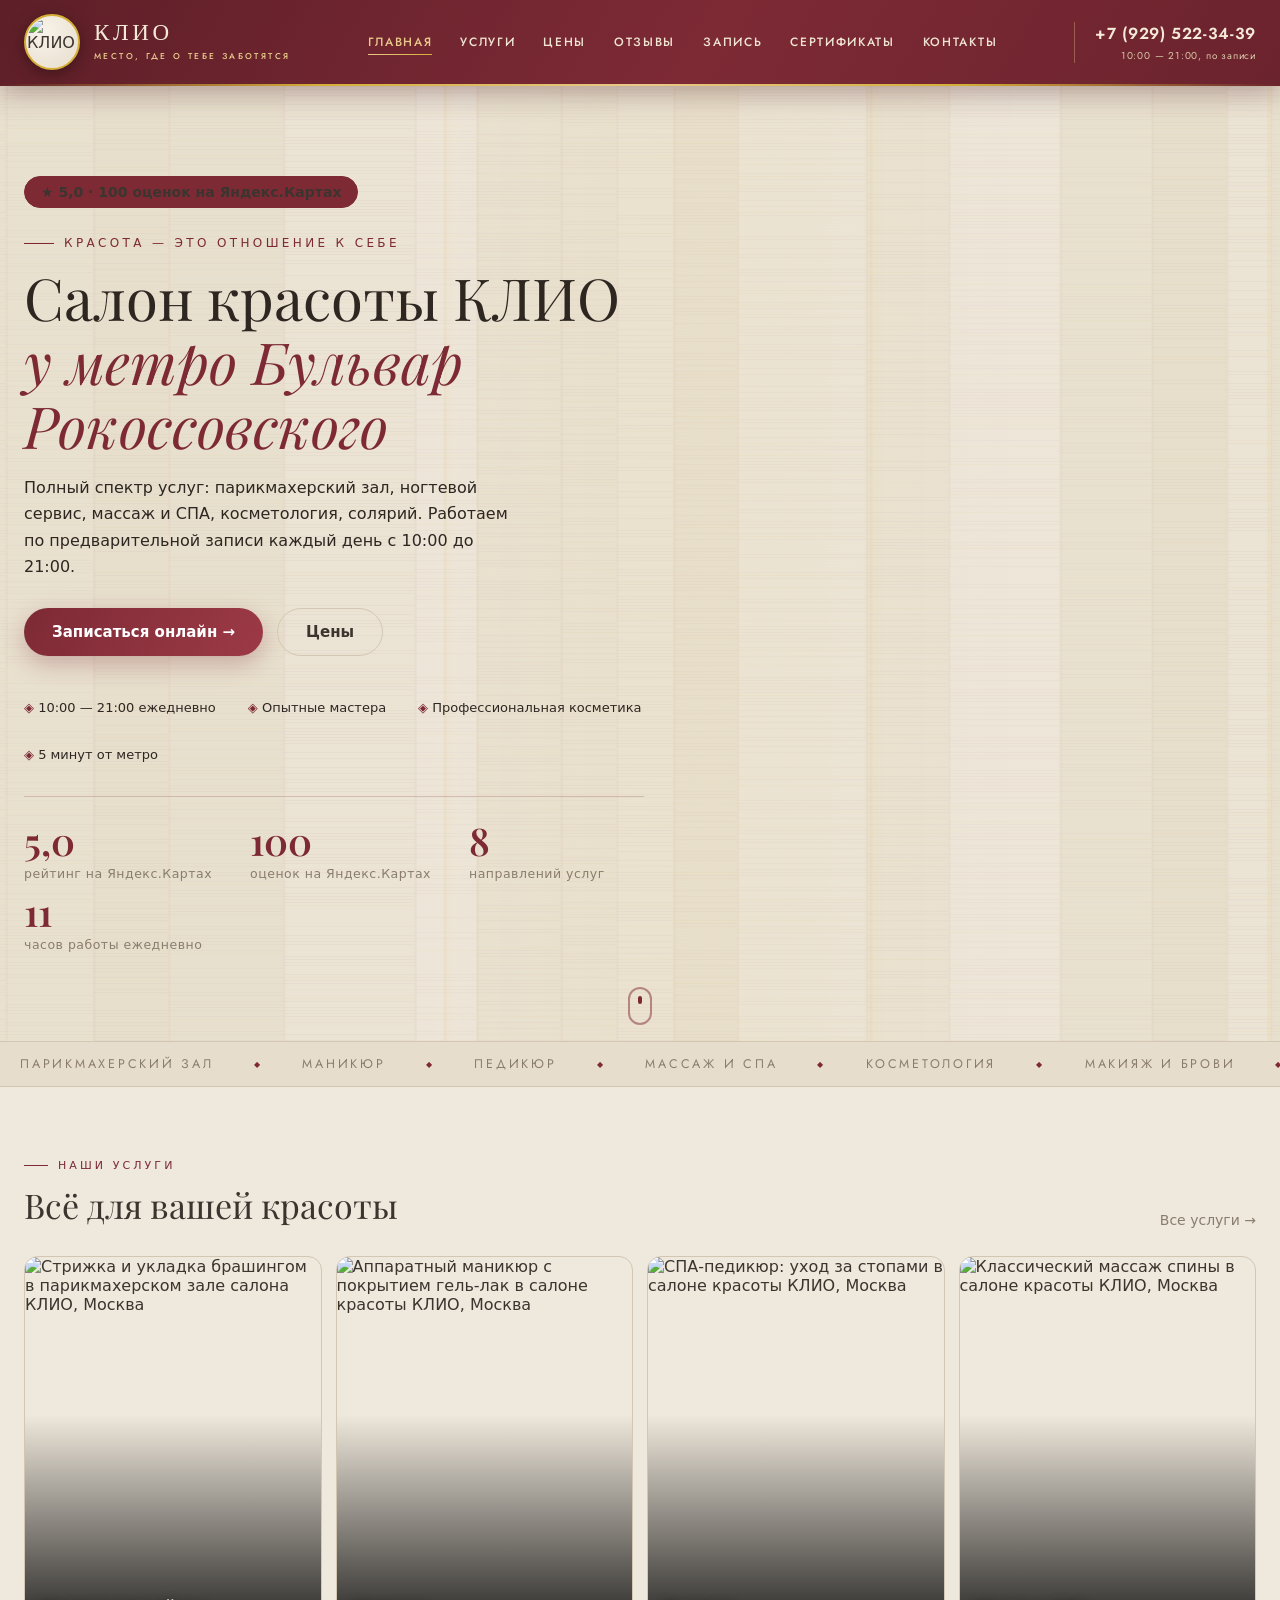
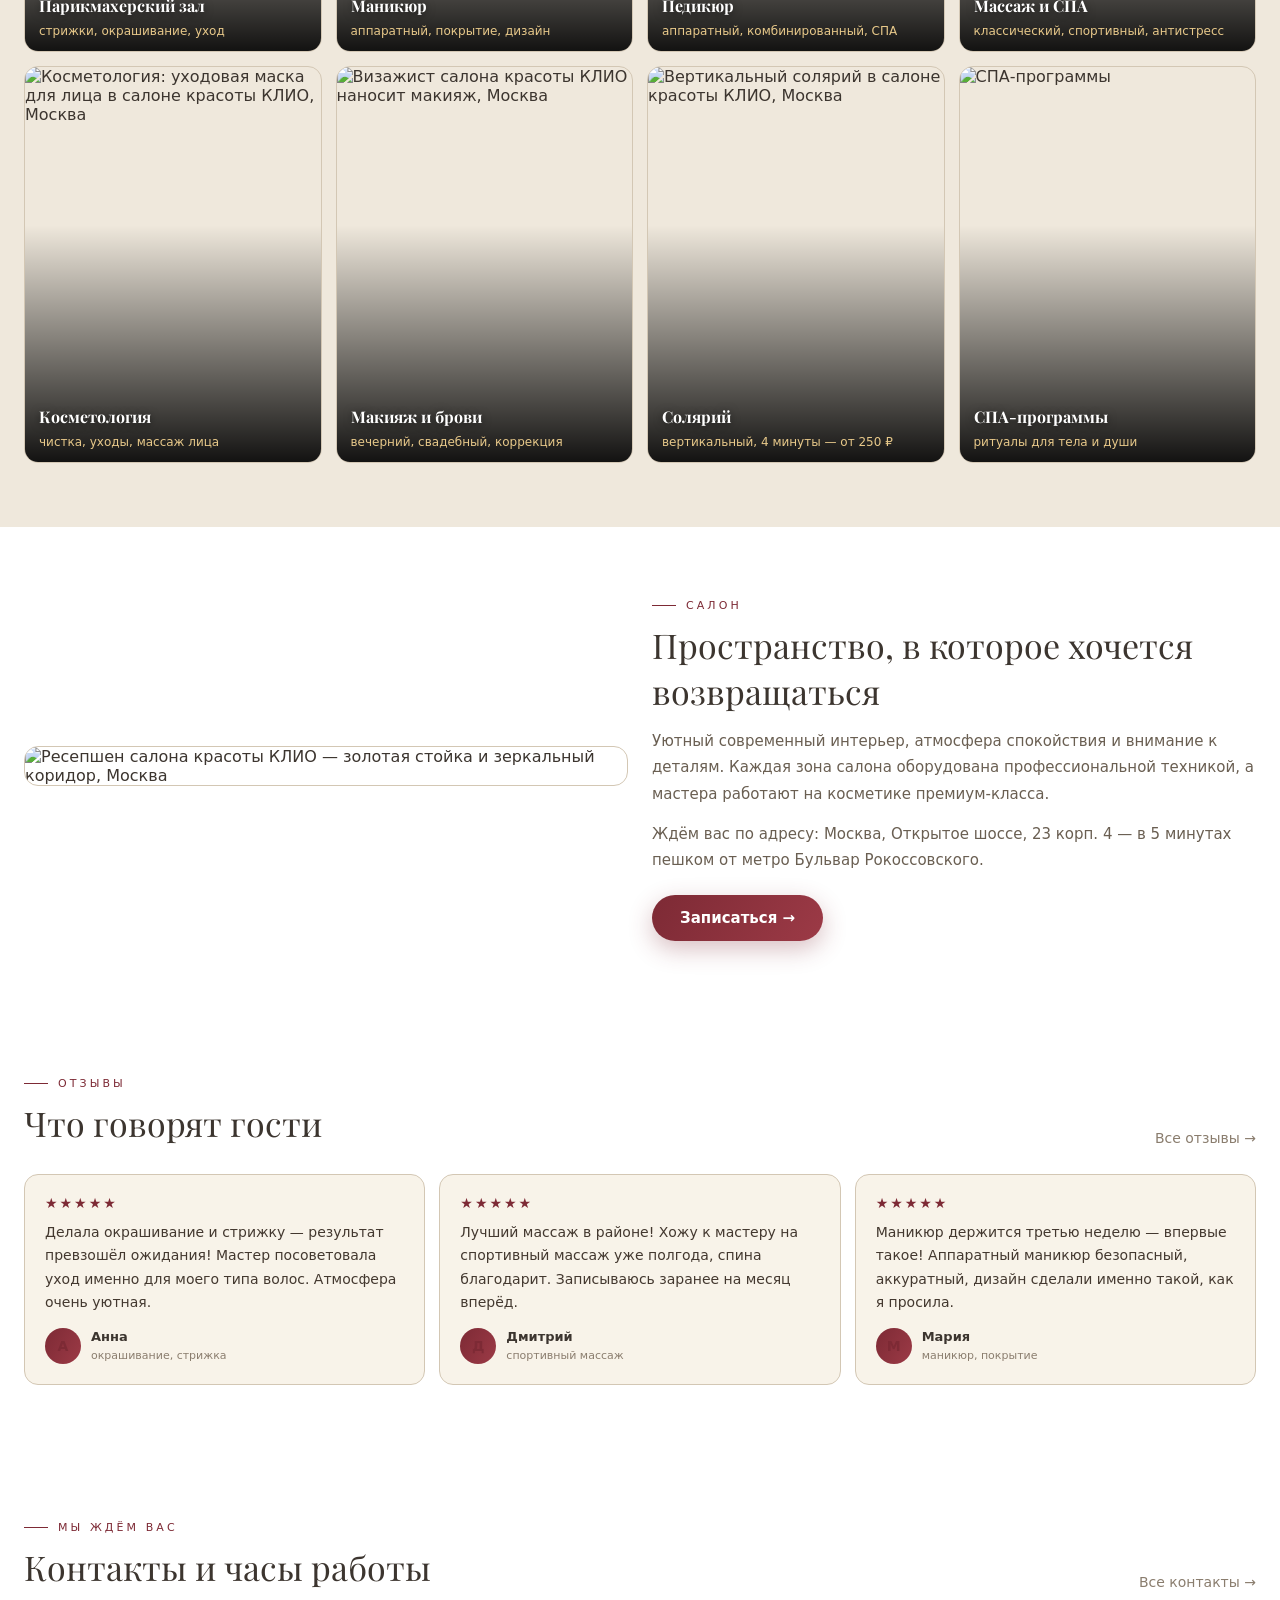
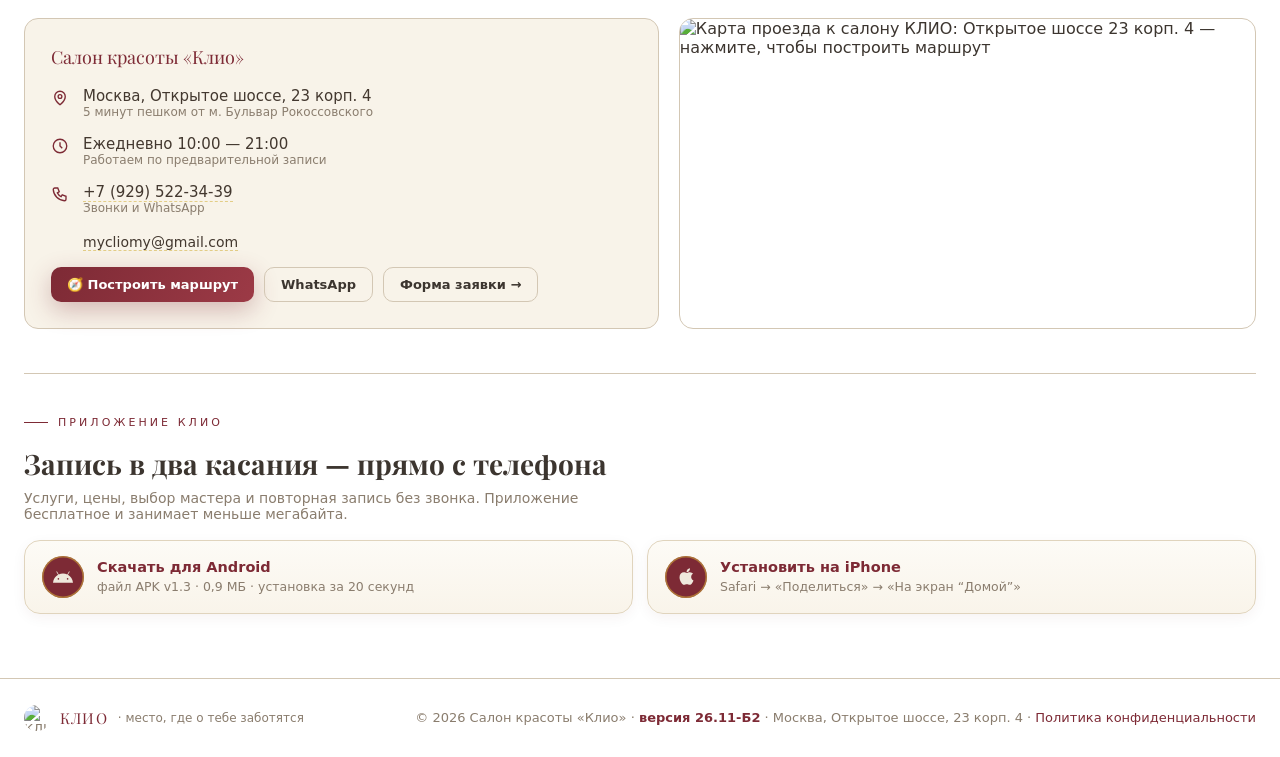
==== index.html @ 7f816945 "КЛИО (myclio.ru): сайт + PWA + модуль управления, версия 26.11-В7" ====
<!DOCTYPE html>
<html lang="ru">
<head>
<meta charset="UTF-8">
<link rel="icon" href="favicon.ico" sizes="48x48">
<link rel="icon" type="image/png" sizes="32x32" href="favicon-32.png">
<link rel="apple-touch-icon" href="apple-touch-icon.png">
<meta name="viewport" content="width=device-width, initial-scale=1.0">
<title>КЛИО — салон красоты у м. Бульвар Рокоссовского | запись онлайн</title>
<meta name="description" content="Салон красоты КЛИО у метро Бульвар Рокоссовского: стрижки, маникюр, массаж, косметология, солярий. Ежедневно 10:00–21:00. Записывайтесь онлайн!">
<link rel="preload" as="image" href="img/klio-hero.jpg?v=20261023" fetchpriority="high">
<link rel="canonical" href="https://myclio.ru/"> <meta property="og:url" content="https://myclio.ru/"> <meta property="og:title" content="КЛИО — салон красоты у м. Бульвар Рокоссовского">
<meta property="og:description" content="Полный спектр услуг красоты. Онлайн-запись за минуту. Москва, Открытое шоссе 23к4.">
<meta property="og:type" content="website"> <meta property="og:image" content="https://myclio.ru/img/klio-og.jpg"> <meta property="og:image:width" content="1200"> <meta property="og:image:height" content="630"> <meta name="twitter:image" content="https://myclio.ru/img/klio-og.jpg"> <meta property="og:locale" content="ru_RU"> <meta property="og:site_name" content="Салон красоты КЛИО"> <meta name="twitter:card" content="summary_large_image">
<link rel="preconnect" href="https://fonts.googleapis.com">
<link rel="preconnect" href="https://fonts.gstatic.com" crossorigin>
<link href="https://fonts.googleapis.com/css2?family=Montserrat:wght@400;500;600;700&family=Playfair+Display:ital,wght@0,400;0,500;0,600;0,700;1,400;1,500&family=Marcellus&family=Jost:wght@400;500;600&display=swap" rel="stylesheet">
<style>
:root { --bg:#efe8dc; --bg2:#e7ddcd; --panel:#f8f3e9; --line:#d3c7b4; --gold:#7d2a35; --gold2:#9c3a46; --text:#3c352f; --muted:#8a7d6e;
}
* { box-sizing:border-box; margin:0; padding:0; }
body { font-family:system-ui,-apple-system,'Segoe UI',Roboto,sans-serif; background:var(--bg); color:var(--text); }
a { color:inherit; text-decoration:none; }
img { display:block; }
.container { width:100%; max-width:1360px; margin:0 auto; padding:0 24px; }
h1,h2 { font-family:'Playfair Display',Georgia,'Times New Roman',serif; } /* ===== ШАПКА: канон дорогих сайтов ===== */
header.site {
  position:sticky; top:0; z-index:50;
  background:linear-gradient(120deg, #5e1f28 0%, #7d2a35 55%, #6b232d 100%);
  box-shadow:0 6px 28px rgba(70,20,28,.35);
}
header.site::after {
  content:''; display:block; height:2px;
  background:linear-gradient(90deg, transparent, #d4af37 25%, #e8c98a 50%, #d4af37 75%, transparent);
}
.header-row {
  display:flex; align-items:center; gap:28px;
  width:100%; max-width:1360px; margin:0 auto; padding:14px 24px;
}
.logo { display:flex; align-items:center; gap:14px; flex-shrink:0; text-decoration:none; }
.logo-img-wrap {
  width:56px; height:56px; border-radius:50%;
  background:radial-gradient(circle at 35% 30%, #f8f3e9, #e7ddcd);
  border:2px solid #d4af37;
  box-shadow:0 4px 16px rgba(0,0,0,.35);
  display:flex; align-items:center; justify-content:center; overflow:hidden;
}
.logo-img-wrap img { width:46px; height:46px; object-fit:cover; border-radius:50%; }
.logo-text { display:flex; flex-direction:column; }
.logo-name {
  font-family:'Marcellus',Georgia,serif;
  font-size:23px; letter-spacing:.16em; color:#f5ead9; line-height:1;
}
.logo-sub {
  margin-top:4px; font-family:'Jost',sans-serif;
  font-size:8.5px; font-weight:500; letter-spacing:.28em;
  text-transform:uppercase; color:#e8c98a;
}
nav.site {
  display:flex; align-items:center; gap:2px;
  margin:0 auto; flex-shrink:0;
}
nav.site a {
  position:relative; display:inline-block;
  font-family:'Jost',sans-serif; font-size:12px; font-weight:500;
  letter-spacing:.14em; text-transform:uppercase; color:#f0e4d3;
  padding:10px 13px; white-space:nowrap;
}
nav.site a::after {
  content:''; position:absolute; left:13px; right:13px; bottom:6px; height:1.5px;
  background:linear-gradient(90deg,#e8c98a,#d4af37);
  transform:scaleX(0); transform-origin:left; transition:transform .22s ease;
}
nav.site a:hover { color:#e8c98a; }
nav.site a:hover::after { transform:scaleX(1); }
.header-phone {
  font-family:'Jost',sans-serif; font-size:16px; font-weight:600;
  letter-spacing:.04em; color:#f5ead9; text-align:right;
  padding-left:20px; border-left:1px solid rgba(232,201,138,.35);
  flex-shrink:0; white-space:nowrap;
}
.header-phone small { display:block; font-weight:400; color:#d9c9a8; font-size:10px; letter-spacing:.08em; margin-top:3px; }

/* мобильная шапка: лого+телефон строкой, меню — прокручиваемая строка ниже */
@media (max-width:900px) {
  .header-row { flex-wrap:wrap; gap:10px 14px; padding:12px 14px; }
  nav.site {
    order:3; width:100%; margin:0; justify-content:flex-start;
    overflow-x:auto; scrollbar-width:none; -webkit-overflow-scrolling:touch;
    border-top:1px solid rgba(232,201,138,.18); padding-top:6px;
  }
  nav.site::-webkit-scrollbar { display:none; }
  nav.site a { padding:8px 11px; font-size:11.5px; }
  .header-phone { margin-left:auto; padding-left:14px; font-size:14px; }
  .logo-name { font-size:20px; }
}

/* принудительные версии */
body.fpc .header-row { flex-wrap:nowrap; width:100%; max-width:100%; padding:14px 28px; }
body.fpc nav.site { order:0; width:auto; margin:0 auto; overflow:visible; border-top:none; padding-top:0; }
body.fmob .header-row { flex-wrap:wrap; width:100%; max-width:100%; }
body.fmob nav.site { order:3; width:100%; margin:0; overflow-x:auto; border-top:1px solid rgba(232,201,138,.18); padding-top:6px; }

.hero { position:relative; min-height:640px; display:flex; align-items:center; background-color:#3a2c20; background:url('img/klio-hero.jpg') center/cover no-repeat; }
.hero::before { content:''; position:absolute; inset:0; background:linear-gradient(90deg, rgba(239,232,220,.98) 0%, rgba(239,232,220,.93) 55%, rgba(239,232,220,.78) 100%); }
.hero-in { position:relative; z-index:2; padding:90px 0 80px; max-width:620px; }
.hero-tag { display:inline-flex; align-items:center; gap:10px; font-size:12px; letter-spacing:.28em; text-transform:uppercase; color:var(--gold); margin-bottom:16px; }
.hero-tag::before { content:''; width:30px; height:1px; background:var(--gold); }
.hero h1 { color:#2e2721; font-size:clamp(36px,5vw,58px); line-height:1.1; font-weight:400; }
.hero h1 em { color:var(--gold); font-style:italic; }
.hero p { margin:18px 0 28px; color:#2e2721; font-size:16px; line-height:1.65; max-width:500px; }
.btn { display:inline-flex; align-items:center; justify-content:center; gap:8px; padding:14px 28px; border-radius:999px; font-size:15px; font-weight:600; border:1px solid var(--line); background:transparent; color:var(--text); cursor:pointer; transition:all .15s ease; }
.btn:hover { border-color:var(--gold); color:var(--gold); }
.btn-gold { background:linear-gradient(120deg,var(--gold),var(--gold2)); color:#ffffff; border:none; box-shadow:0 8px 24px rgba(125,42,53,.3); }
.btn-gold:hover { color:#ffffff; filter:brightness(1.07); }
.btn-sm { padding:9px 16px; font-size:13px; border-radius:10px; }
.hero-feats { display:flex; gap:32px; margin-top:44px; flex-wrap:wrap; font-size:13px; color:#2e2721; }
.hero-feats span::before { content:'◈ '; color:var(--gold); }
.rating-pill { display:inline-flex; align-items:center; gap:8px; background:#7d2a35; border:1px solid #7d2a35; color:#ffffff; border-radius:999px; padding:7px 16px; font-size:14px; font-weight:700; margin-bottom:20px; } .section { padding:64px 0; }
.section.alt { background:#fff; }
.section-head { display:flex; align-items:flex-end; justify-content:space-between; margin-bottom:28px; gap:16px; flex-wrap:wrap; }
.tag { display:inline-flex; align-items:center; gap:10px; font-size:11px; letter-spacing:.28em; text-transform:uppercase; color:var(--gold); margin-bottom:10px; }
.tag::before { content:''; width:24px; height:1px; background:var(--gold); }
.section-head h2 { font-size:clamp(24px,3vw,34px); font-weight:400; } .svc-grid { display:grid; grid-template-columns:repeat(4,1fr); gap:14px; }
.svc { position:relative; border-radius:14px; overflow:hidden; border:1px solid var(--line); aspect-ratio:3/4; cursor:pointer; }
.svc img { width:100%; height:100%; object-fit:cover; transition:transform .4s ease; }
.svc:hover img { transform:scale(1.07); }
.svc::after { content:''; position:absolute; inset:0; background:linear-gradient(180deg, transparent 40%, rgba(0,0,0,.92) 100%); }
.svc-body { position:absolute; left:14px; right:14px; bottom:12px; z-index:2; }
.svc-body b { display:block; font-size:16px; font-family:'Playfair Display',Georgia,serif; margin-bottom:4px; }
.svc-body span { color:var(--gold); font-size:12px; } .split { display:grid; grid-template-columns:1fr 1fr; gap:24px; align-items:center; }
.split img { width:100%; border-radius:14px; border:1px solid var(--line); }
.split h2 { font-size:clamp(24px,3vw,34px); font-weight:400; margin-bottom:14px; }
.split p { color:#6a5f52; line-height:1.75; font-size:15px; margin-bottom:14px; } .price-grid { display:grid; grid-template-columns:1fr 1fr; gap:14px; }
.price-card { background:var(--panel); border:1px solid var(--line); border-radius:14px; overflow:hidden; }
.price-card .pimg { height:150px; overflow:hidden; }
.price-card .pimg img { width:100%; height:100%; object-fit:cover; }
.price-card .pbody { padding:16px 18px; }
.price-card h3 { font-family:'Playfair Display',Georgia,serif; font-size:17px; color:var(--gold); font-weight:400; margin-bottom:10px; }
.p-row { display:flex; justify-content:space-between; gap:12px; padding:7px 0; border-bottom:1px dashed rgba(60,53,47,.08); font-size:14px; }
.p-row:last-child { border-bottom:none; }
.p-row span { color:var(--muted); }
.p-row b { color:var(--text); font-weight:600; white-space:nowrap; } .rev-grid { display:grid; grid-template-columns:repeat(3,1fr); gap:14px; }
.rev { background:var(--panel); border:1px solid var(--line); border-radius:14px; padding:20px; }
.rev .stars { color:var(--gold); font-size:14px; letter-spacing:2px; margin-bottom:10px; }
.rev p { font-size:14px; line-height:1.65; color:#43382f; margin-bottom:14px; }
.rev .who { display:flex; align-items:center; gap:10px; }
.rev .ava { width:36px; height:36px; border-radius:50%; background:linear-gradient(120deg,var(--gold),var(--gold2)); color:#7d2a35; display:flex; align-items:center; justify-content:center; font-weight:700; font-size:14px; }
.rev .who b { font-size:13px; display:block; }
.rev .who small { color:var(--muted); font-size:11px; } .contacts-grid { display:grid; grid-template-columns:1.1fr 1fr; gap:20px; }
.c-card { background:var(--panel); border:1px solid var(--line); border-radius:14px; padding:26px; }
.c-card h3 { font-family:'Playfair Display',Georgia,serif; color:var(--gold); font-size:18px; margin-bottom:18px; font-weight:400; }
.c-row { display:flex; gap:14px; align-items:flex-start; margin-bottom:16px; font-size:15px; color:#43382f; }
.c-row svg { color:var(--gold); flex-shrink:0; margin-top:2px; }
.c-row small { display:block; color:var(--muted); font-size:12px; }
.c-form input, .c-form select, .c-form textarea { width:100%; padding:11px 13px; border-radius:10px; border:1px solid var(--line); background:#fff; color:var(--text); font-size:14px; outline:none; margin-bottom:12px; font-family:inherit; }
.c-form input:focus, .c-form select:focus, .c-form textarea:focus { border-color:var(--gold); } footer.site { border-top:1px solid var(--line); background:#fff; padding:26px 0; }
.footer-in { display:flex; align-items:center; justify-content:space-between; gap:20px; flex-wrap:wrap; font-size:13px; color:var(--muted); } .gallery-grid { display:grid; grid-template-columns:repeat(4,1fr); gap:12px; }
.gallery-grid .g { border-radius:12px; overflow:hidden; border:1px solid var(--line); aspect-ratio:1; }
.gallery-grid .g img { width:100%; height:100%; object-fit:cover; transition:transform .4s; }
.gallery-grid .g:hover img { transform:scale(1.06); } /* запись (модалка) */
.modal-bk { display:none; position:fixed; inset:0; background:rgba(0,0,0,.72); z-index:100; align-items:center; justify-content:center; padding:20px; }
.modal-bk.open { display:flex; }
.modal { background:var(--panel); border:1px solid var(--gold); border-radius:16px; padding:26px; max-width:440px; width:100%; }
.modal h3 { font-family:'Playfair Display',Georgia,serif; color:var(--gold); margin-bottom:6px; font-weight:400; }
.modal .hint { margin-bottom:16px; }
.modal-ok { display:none; text-align:center; padding:20px 0; font-size:16px; color:var(--gold); } 
/* Круглые флажки согласий — компактно, в палитре салона */
.check-line input[type="checkbox"], .c-form input[type="checkbox"] { appearance:none; -webkit-appearance:none; width:20px; height:20px; min-width:20px; flex:none; border:1.5px solid var(--gold); border-radius:50%; background:#fff; cursor:pointer; margin:1px 0 0; padding:0; display:inline-grid; place-content:center; transition:background .12s ease; }
.check-line input[type="checkbox"]:checked, .c-form input[type="checkbox"]:checked { background:var(--gold); }
.check-line input[type="checkbox"]:checked::after, .c-form input[type="checkbox"]:checked::after { content:''; width:5px; height:9px; border:solid #fff; border-width:0 2px 2px 0; transform:rotate(45deg); margin-top:-2px; }
/* CSS-навигация */
.page { display:none; }
#page-main { display:block; }
#page-services:target, #page-prices:target, #page-reviews:target, #page-contacts:target, #page-certs:target, #page-zapis:target { display:block; }
#page-services:target ~ #page-main, #page-prices:target ~ #page-main, #page-reviews:target ~ #page-main, #page-contacts:target ~ #page-main, #page-certs:target ~ #page-main, #page-zapis:target ~ #page-main { display:none; }
.page:target { animation:pagein .25s ease; }
@keyframes pagein { from { opacity:0; transform:translateY(8px);} to { opacity:1; transform:none;} } @media (max-width:760px) { .container { padding:0 14px; } header.site .container { flex-wrap:wrap; gap:10px; } nav.site { order:3; width:100%; margin-left:0; justify-content:flex-start; gap:14px; font-size:14px; } .hero { min-height:480px; } .hero h1 { font-size:32px; } .svc-grid { grid-template-columns:repeat(2,1fr); gap:10px; } .split { grid-template-columns:1fr; } .price-grid { grid-template-columns:1fr; } .rev-grid { grid-template-columns:1fr; } .contacts-grid { grid-template-columns:1fr; } .gallery-grid { grid-template-columns:repeat(2,1fr); } .section { padding:44px 0; }
}
body.fmob .container { padding:0 14px; }
body.fmob header.site .container { flex-wrap:wrap; }
body.fmob nav.site { order:3; width:100%; margin-left:0; justify-content:flex-start; }
body.fmob .hero { min-height:480px; }
body.fmob .svc-grid { grid-template-columns:repeat(2,1fr); }
body.fmob .split { grid-template-columns:1fr; }
body.fmob .price-grid { grid-template-columns:1fr; }
body.fmob .rev-grid { grid-template-columns:1fr; }
body.fmob .contacts-grid { grid-template-columns:1fr; }
body.fmob .gallery-grid { grid-template-columns:repeat(2,1fr); }
body.fpc .container { max-width:1240px; }
body.fpc header.site .container { flex-wrap:nowrap; }
body.fpc nav.site { order:0; width:auto; margin-left:auto; justify-content:flex-end; }
body.fpc .hero { min-height:640px; }
body.fpc .svc-grid { grid-template-columns:repeat(4,1fr); }
body.fpc .split { grid-template-columns:1fr 1fr; }
body.fpc .price-grid { grid-template-columns:1fr 1fr; }
body.fpc .rev-grid { grid-template-columns:repeat(3,1fr); }
body.fpc .contacts-grid { grid-template-columns:1.1fr 1fr; }
body.fpc .gallery-grid { grid-template-columns:repeat(4,1fr); }
 
.modal-bk:target { display:flex !important; }
@media (max-width:760px) { .modal-bk { padding:10px; align-items:flex-start; }
} /* ===== ПЛАНШЕТ (ftab) ===== */
body.ftab .container { max-width:1000px; padding:0 18px; }
body.ftab .svc-grid { grid-template-columns:repeat(3,1fr); }
body.ftab .grid-cards { grid-template-columns:repeat(3,1fr); }
body.ftab .feat-grid { grid-template-columns:repeat(2,1fr); }
body.ftab .steps-grid { grid-template-columns:repeat(3,1fr); }
body.ftab .split { grid-template-columns:1fr 1fr; }
body.ftab .contacts-grid { grid-template-columns:1fr 1fr; }
body.ftab .rev-grid { grid-template-columns:repeat(2,1fr); }
body.ftab .price-grid { grid-template-columns:1fr 1fr; }
body.ftab .gallery-grid { grid-template-columns:repeat(3,1fr); }
body.ftab .hero { min-height:520px; }
body.ftab .hero h1 { font-size:40px; }
@media (min-width:761px) and (max-width:1100px) { .container { max-width:1000px; padding:0 18px; } .svc-grid { grid-template-columns:repeat(3,1fr); } .grid-cards { grid-template-columns:repeat(3,1fr); } .feat-grid { grid-template-columns:repeat(2,1fr); } .steps-grid { grid-template-columns:repeat(3,1fr); } .split { grid-template-columns:1fr 1fr; } .contacts-grid { grid-template-columns:1fr 1fr; } .rev-grid { grid-template-columns:repeat(2,1fr); } .price-grid { grid-template-columns:1fr 1fr; } .gallery-grid { grid-template-columns:repeat(3,1fr); } .hero { min-height:520px; } .hero h1 { font-size:40px; }
} /* ===== ПРИНУДИТЕЛЬНЫЕ ВЕРСИИ (перекрывают авто-правила экрана) ===== */
body.fpc .container{width:100% !important;max-width:100% !important;padding:0 28px !important}
body.fpc .hero{min-height:620px !important}
body.fpc .hero h1{font-size:clamp(34px,4.6vw,56px) !important}
body.fpc .svc-grid{grid-template-columns:repeat(4,1fr) !important;width:100%}
body.fpc .grid-cards{grid-template-columns:repeat(4,1fr) !important}
body.fpc .feat-grid{grid-template-columns:repeat(4,1fr) !important}
body.fpc .steps-grid{grid-template-columns:repeat(5,1fr) !important}
body.fpc .split{grid-template-columns:1fr 1fr !important}
body.fpc .contacts-grid{grid-template-columns:1.1fr 1fr !important}
body.fpc .rev-grid{grid-template-columns:repeat(3,1fr) !important}
body.fpc .price-grid{grid-template-columns:1fr 1fr !important}
body.fpc .gallery-grid{grid-template-columns:repeat(4,1fr) !important;width:100%} body.ftab .container{width:100% !important;max-width:100% !important;padding:0 22px !important}
body.ftab .svc-grid{grid-template-columns:repeat(3,1fr) !important}
body.ftab .grid-cards{grid-template-columns:repeat(3,1fr) !important}
body.ftab .feat-grid{grid-template-columns:repeat(2,1fr) !important}
body.ftab .steps-grid{grid-template-columns:repeat(3,1fr) !important}
body.ftab .split{grid-template-columns:1fr 1fr !important}
body.ftab .contacts-grid{grid-template-columns:1fr 1fr !important}
body.ftab .rev-grid{grid-template-columns:repeat(2,1fr) !important}
body.ftab .price-grid{grid-template-columns:1fr 1fr !important}
body.ftab .gallery-grid{grid-template-columns:repeat(3,1fr) !important}
body.ftab .hero{min-height:520px !important}
body.ftab .hero h1{font-size:40px !important} body.fmob .container{padding:0 14px !important}
body.fmob .hero{min-height:460px !important}
body.fmob .hero h1{font-size:32px !important}
body.fmob .hero-feats{gap:12px !important;font-size:12px !important}
body.fmob .svc-grid{grid-template-columns:repeat(2,1fr) !important;gap:10px !important}
body.fmob .grid-cards{grid-template-columns:repeat(2,1fr) !important;gap:10px !important}
body.fmob .feat-grid{grid-template-columns:repeat(2,1fr) !important}
body.fmob .steps-grid{grid-template-columns:1fr !important;gap:14px !important}
body.fmob .split{grid-template-columns:1fr !important}
body.fmob .contacts-grid{grid-template-columns:1fr !important}
body.fmob .rev-grid{grid-template-columns:1fr !important}
body.fmob .price-grid{grid-template-columns:1fr !important}
body.fmob .gallery-grid{grid-template-columns:repeat(2,1fr) !important}
body.fmob .section{padding:42px 0 !important}
body.fmob .modal-bk{padding:10px !important;align-items:flex-start !important}

/* ===== Подписи карточек (как раньше): белый заголовок + золотой подзаголовок на фото ===== */
.svc-body b { color:#ffffff; text-shadow:0 1px 8px rgba(0,0,0,.55); }
.svc-body span { color:#e8c98a !important; }

/* ===== П0: конверсионные элементы и доступность ===== */
a.rating-pill{text-decoration:none;color:inherit;display:inline-block;cursor:pointer;transition:transform .15s, box-shadow .15s;}
a.rating-pill:hover{transform:translateY(-1px);box-shadow:0 6px 16px rgba(70,20,28,.12);}
.hp-field{position:absolute !important;left:-9999px;top:-9999px;width:1px;height:1px;overflow:hidden;}
.soc{display:inline-flex;align-items:center;justify-content:center;width:36px;height:36px;border-radius:50%;border:1.5px solid var(--gold);color:var(--gold);text-decoration:none;font-weight:700;font-family:'Jost',sans-serif;font-size:12.5px;transition:background .15s,color .15s;flex:none;}
.soc:hover{background:var(--gold);color:#fff;}
a:focus-visible,button:focus-visible,input:focus-visible,select:focus-visible,textarea:focus-visible{outline:2px solid var(--gold2);outline-offset:2px;}
@media (prefers-reduced-motion:reduce){ *{animation-duration:.01ms !important;animation-iteration-count:1 !important;transition-duration:.01ms !important;} }
.priv h3{margin:22px 0 8px;font-size:17px;}
.priv p,.priv li{font-size:14.5px;line-height:1.65;color:var(--text);}
.priv ul{padding-left:20px;margin:6px 0;}
.priv .ph{background:#fdf3d7;border:1px solid #e6cf8f;border-radius:6px;padding:1px 6px;}

/* Фасад карты */
.map-facade{position:relative;border-radius:12px;overflow:hidden;border:1px solid var(--line);margin-bottom:14px;cursor:pointer;}
.map-facade img{display:block;width:100%;height:auto;}
.map-facade-btn{position:absolute;left:50%;bottom:18px;transform:translateX(-50%);background:var(--gold);color:#fff;font-family:'Jost',sans-serif;font-weight:600;font-size:14px;padding:11px 22px;border-radius:12px;box-shadow:0 6px 18px rgba(70,20,28,.35);white-space:nowrap;transition:background .15s;}
.map-facade:hover .map-facade-btn{background:var(--gold2);}
</style>
<!-- VERSION: FINAL-2709 -->

<style id="dyn-css">
/* ================= ДИНАМИКА (механика с сайта-образца) ================= */
/* SPA-роутер: страницы включаются классом .active (no-JS fallback — прежний :target) */
body.js .page{display:none !important}
body.js .page.active{display:block !important; animation:pagein .4s cubic-bezier(.2,.7,.3,1)}

/* Шапка: прячется при скролле вниз, усиленная тень, активный пункт меню */
header.site{transition:transform .35s ease, box-shadow .3s ease}
body.js header.site.hidden{transform:translateY(-110%)}
body.js header.site.scrolled{box-shadow:0 12px 36px rgba(70,20,28,.5)}
nav.site a.active{color:#e8c98a}
nav.site a.active::after{transform:scaleX(1)}

/* Бургер (мобильный) */
.burger{display:none; background:none; border:1px solid rgba(232,201,138,.4); border-radius:10px; width:44px; height:40px; cursor:pointer; flex-direction:column; align-items:center; justify-content:center; gap:5px; flex-shrink:0; padding:0}
.burger span{display:block; width:20px; height:2px; background:#e8c98a; border-radius:2px; transition:.25s}
.burger.open span:nth-child(1){transform:translateY(7px) rotate(45deg)}
.burger.open span:nth-child(2){opacity:0}
.burger.open span:nth-child(3){transform:translateY(-7px) rotate(-45deg)}
@media (max-width:900px){
  body.js .burger{display:flex; order:2}
  body.js nav.site{position:fixed; top:76px; left:14px; right:14px; width:auto; margin:0; padding:10px; flex-direction:column; align-items:stretch; gap:2px; background:linear-gradient(160deg,#6b232d,#5e1f28); border:1px solid rgba(232,201,138,.35); border-radius:14px; box-shadow:0 18px 44px rgba(40,10,14,.5); display:none; z-index:60; overflow:visible}
  body.js nav.site.open{display:flex}
  body.js nav.site a{padding:12px 14px; font-size:13px}
}

/* Живой «тканевый» фон hero */
.hero{overflow:hidden}
#weave{position:absolute; inset:0; width:100%; height:100%; z-index:1; opacity:.55; pointer-events:none}

/* Индикатор скролла */
.cue{display:none; position:absolute; left:50%; bottom:16px; transform:translateX(-50%); width:24px; height:38px; border:2px solid rgba(125,42,53,.5); border-radius:14px; z-index:4}
body.js .cue{display:block}
.cue::before{content:''; position:absolute; left:50%; top:7px; width:4px; height:8px; margin-left:-2px; border-radius:3px; background:var(--gold); animation:cue 1.8s ease-in-out infinite}
@keyframes cue{0%{transform:translateY(0);opacity:1}70%{transform:translateY(12px);opacity:0}100%{transform:translateY(0);opacity:0}}

/* Появление hero при загрузке */
@keyframes pop{from{opacity:0; transform:translateY(14px) scale(.97)} to{opacity:1; transform:none}}
body.js .hero-in>*{animation:pop .7s cubic-bezier(.2,.7,.3,1) both}
body.js .hero-in>*:nth-child(1){animation-delay:.02s}
body.js .hero-in>*:nth-child(2){animation-delay:.08s}
body.js .hero-in>*:nth-child(3){animation-delay:.16s}
body.js .hero-in>*:nth-child(4){animation-delay:.24s}
body.js .hero-in>*:nth-child(5){animation-delay:.32s}
body.js .hero-in>*:nth-child(6){animation-delay:.40s}
body.js .hero-in>*:nth-child(7){animation-delay:.48s}
body.js .hero-in>.hero-stats{animation:none}

/* Счётчики в hero */
.hero-stats{display:flex; gap:0; margin-top:34px; border-top:1px solid rgba(125,42,53,.22); padding-top:22px; flex-wrap:wrap}
.hstat{padding:0 38px 8px 0}
.hstat b{display:block; font-family:'Playfair Display',Georgia,serif; font-size:clamp(26px,3vw,38px); color:var(--gold); font-weight:600; line-height:1.15}
.hstat>span{font-size:12.5px; color:var(--muted); letter-spacing:.04em}
@media (max-width:760px){.hstat{padding:0 22px 10px 0}}

/* Бегущая строка */
.marquee{border-top:1px solid var(--line); border-bottom:1px solid var(--line); background:var(--bg2); overflow:hidden; padding:13px 0; position:relative}
.marquee-track{display:flex; width:max-content; animation:marq 32s linear infinite}
.marquee:hover .marquee-track{animation-play-state:paused}
.marquee-track span{white-space:nowrap; font-family:'Jost',sans-serif; font-size:12.5px; letter-spacing:.22em; text-transform:uppercase; color:var(--muted); padding:0 20px; display:flex; align-items:center; gap:40px}
.marquee-track span::after{content:'◆'; color:var(--gold); font-size:8px}
@keyframes marq{to{transform:translateX(-50%)}}

/* Reveal при скролле + каскад */
body.js .rv{opacity:0; transform:translateY(26px); transition:opacity .8s cubic-bezier(.2,.7,.3,1), transform .8s cubic-bezier(.2,.7,.3,1)}
body.js .rv.in{opacity:1; transform:none}

@media (prefers-reduced-motion:reduce){
  body.js .rv{opacity:1; transform:none; transition:none}
  .marquee-track{animation:none}
  .cue::before{animation:none}
  body.js .hero-in>*{animation:none}
}

/* ===== Эстетика полей форм (вместо «белых квадратов») ===== */
.c-form input, .c-form select, .c-form textarea,
.modal .input, .modal textarea, .modal select {
  border:1.5px solid #e0d4bd; border-radius:14px; padding:13px 15px;
  background:linear-gradient(180deg,#fdfbf6,#f9f4ea); color:var(--text);
  box-shadow:inset 0 2px 5px rgba(70,20,28,.05);
  transition:border-color .2s, box-shadow .2s, background .2s;
  appearance:none; -webkit-appearance:none; font-family:inherit; font-size:14px; outline:none;
}
.c-form input::placeholder, .c-form textarea::placeholder,
.modal .input::placeholder, .modal textarea::placeholder { color:#b3a58f; }
.c-form input:focus, .c-form select:focus, .c-form textarea:focus,
.modal .input:focus, .modal textarea:focus, .modal select:focus {
  border-color:var(--gold); background:#fff;
  box-shadow:0 0 0 4px rgba(125,42,53,.10), inset 0 1px 3px rgba(70,20,28,.04);
}
.c-form select, .modal select {
  padding-right:42px; cursor:pointer;
  background-image:url("img/select-arrow.svg");
  background-repeat:no-repeat; background-position:right 14px center;
}
.modal .input { width:100%; margin-bottom:10px; }
.dl-card{flex:1;min-width:240px;text-decoration:none;background:linear-gradient(180deg,#fdfbf6,#f9f4ea);border:1.5px solid #e0d4bd;border-radius:16px;padding:15px 17px;display:flex;gap:13px;align-items:center;box-shadow:0 4px 14px rgba(70,20,28,.05);transition:transform .18s, box-shadow .18s, border-color .18s}
.dl-card:hover{transform:translateY(-2px);box-shadow:0 8px 22px rgba(70,20,28,.10);border-color:#d8c39a}
.dl-card .dl-ic{width:42px;height:42px;flex:none;border-radius:50%;background:var(--gold);color:#efe8dc;display:flex;align-items:center;justify-content:center;box-shadow:inset 0 0 0 1.5px rgba(212,175,55,.55)}
.dl-card .dl-tx b{color:var(--gold);font-size:14.5px;display:block;line-height:1.3}
.dl-card .dl-tx span{color:var(--muted);font-size:12.5px;line-height:1.4;display:block;margin-top:2px}
</style>
<script type="application/ld+json">
{"@context":"https://schema.org","@type":"BeautySalon","name":"Салон красоты КЛИО","url":"https://myclio.ru/","image":"https://myclio.ru/img/klio-resepshen.webp","email":"mycliomy@gmail.com","telephone":"+7 929 522-34-39","priceRange":"₽₽","currenciesAccepted":"RUB","address":{"@type":"PostalAddress","postalCode":"107143","addressLocality":"Москва","streetAddress":"Открытое шоссе, 23 корп. 4","addressCountry":"RU"},"geo":{"@type":"GeoCoordinates","latitude":55.82544,"longitude":37.75059},"openingHoursSpecification":{"@type":"OpeningHoursSpecification","dayOfWeek":["Monday","Tuesday","Wednesday","Thursday","Friday","Saturday","Sunday"],"opens":"10:00","closes":"21:00"},"sameAs":["https://yandex.ru/maps/org/klio/24660932013/","https://vk.com/kliosalon","https://www.instagram.com/klio_moscow/"]}
</script>
<script type="application/ld+json">
{"@context":"https://schema.org","@type":"WebSite","name":"КЛИО — салон красоты у м. Бульвар Рокоссовского","url":"https://myclio.ru/","inLanguage":"ru"}
</script>
<script type="application/ld+json">
{"@context":"https://schema.org","@type":"FAQPage","mainEntity":[
{"@type":"Question","name":"Как записаться в салон красоты КЛИО?","acceptedAnswer":{"@type":"Answer","text":"Оставьте заявку в форме на сайте, позвоните по телефону +7 (929) 522-34-39 или напишите в WhatsApp. Администратор перезвонит в течение 10 минут и подберёт удобное время."}},
{"@type":"Question","name":"Где находится салон КЛИО?","acceptedAnswer":{"@type":"Answer","text":"Москва, Открытое шоссе, 23 корп. 4 — 5 минут пешком от станции метро Бульвар Рокоссовского."}},
{"@type":"Question","name":"В какие часы работает салон?","acceptedAnswer":{"@type":"Answer","text":"Ежедневно с 10:00 до 21:00, по предварительной записи."}},
{"@type":"Question","name":"Можно ли купить подарочный сертификат?","acceptedAnswer":{"@type":"Answer","text":"Да, сертификат на любую сумму от 1 000 ₽ или на конкретную услугу. Действует 6 месяцев, оформляется в подарочный конверт."}}
]}
</script>
</head>
<body>
<header class="site" id="header">
  <div class="header-row"> <a class="logo" href="#page-main"> <span class="logo-img-wrap"><img src="img/klio-logo-180.jpg?v=20261023" alt="КЛИО" style="width:50px;height:50px;object-fit:cover;"></span> <span><span class="logo-name">КЛИО</span><br><span class="logo-sub">место, где о тебе заботятся</span></span> </a> <nav class="site" id="nav"><a href="#page-main">Главная</a><a href="#page-services">Услуги</a><a href="#page-prices">Цены</a><a href="#page-reviews">Отзывы</a><a href="#page-zapis">Запись</a><a href="#page-certs">Сертификаты</a><a href="#page-contacts">Контакты</a></nav> <button class="burger" id="burger" aria-label="Меню"><span></span><span></span><span></span></button> <a class="header-phone" href="tel:+79295223439" data-goal="click_phone" style="text-decoration:none;">+7 (929) 522-34-39<small>10:00 — 21:00, по записи</small></a> </div>
</header>
<main> <div class="page" id="page-services">
<section class="section" style="padding-top:48px;"> <div class="container"> <div class="section-head"><div><div class="tag">Услуги салона</div><h2>Всё для вашей красоты</h2></div><a class="btn js-book" href="#page-zapis" style="width:auto;">Записаться →</a></div> <div class="svc-grid"> <a class="svc js-book-svc" href="#page-zapis" data-svc="Парикмахерские услуги"><img src="img/klio-strizhka-brashing.webp?v=20261023" alt="Стрижка и укладка брашингом в парикмахерском зале салона КЛИО, Москва" title="Парикмахерский зал — салон красоты КЛИО, м. Бульвар Рокоссовского" loading="lazy" decoding="async" width="800" height="1000"><div class="svc-body"><b>Парикмахерский зал</b><span>стрижки · окрашивание · уходы · укладки</span></div></a> <a class="svc js-book-svc" href="#page-zapis" data-svc="Маникюр"><img src="img/klio-manikyur-gel-lak.webp?v=20261023" alt="Аппаратный маникюр с покрытием гель-лак в салоне красоты КЛИО, Москва" title="Маникюр — салон красоты КЛИО, м. Бульвар Рокоссовского" loading="lazy" decoding="async" width="800" height="1000"><div class="svc-body"><b>Маникюр</b><span>аппаратный · комбинированный · дизайн</span></div></a> <a class="svc js-book-svc" href="#page-zapis" data-svc="Педикюр"><img src="img/klio-pedikyur-spa.webp?v=20261023" alt="СПА-педикюр: уход за стопами в салоне красоты КЛИО, Москва" title="Педикюр — салон красоты КЛИО, м. Бульвар Рокоссовского" loading="lazy" decoding="async" width="800" height="1000"><div class="svc-body"><b>Педикюр</b><span>аппаратный · СПА · покрытие</span></div></a> <a class="svc js-book-svc" href="#page-zapis" data-svc="Массаж / СПА"><img src="img/klio-massazh-spiny.webp?v=20261023" alt="Классический массаж спины в салоне красоты КЛИО, Москва" title="Массаж и СПА — салон красоты КЛИО, м. Бульвар Рокоссовского" loading="lazy" decoding="async" width="800" height="1000"><div class="svc-body"><b>Массаж</b><span>классический · спортивный · антистресс</span></div></a> <a class="svc js-book-svc" href="#page-zapis" data-svc="Косметология"><img src="img/klio-kosmetologiya-maska.webp?v=20261023" alt="Косметология: уходовая маска для лица в салоне красоты КЛИО, Москва" title="Косметология — салон красоты КЛИО, м. Бульвар Рокоссовского" loading="lazy" decoding="async" width="800" height="1000"><div class="svc-body"><b>Косметология</b><span>чистка · уходы · массаж лица</span></div></a> <a class="svc js-book-svc" href="#page-zapis" data-svc="Макияж / брови"><img src="img/klio-brovi-korrekciya.webp?v=20261023" alt="Оформление и коррекция бровей в салоне красоты КЛИО, Москва" title="Макияж и брови — салон красоты КЛИО, м. Бульвар Рокоссовского" loading="lazy" decoding="async" width="800" height="1000"><div class="svc-body"><b>Макияж и брови</b><span>вечерний · свадебный · коррекция</span></div></a> <a class="svc js-book-svc" href="#page-zapis" data-svc="Солярий"><img src="img/klio-solyariy.webp?v=20261023" alt="Вертикальный солярий в салоне красоты КЛИО, Москва" title="Солярий — салон красоты КЛИО, м. Бульвар Рокоссовского" loading="lazy" decoding="async" width="800" height="1000"><div class="svc-body"><b>Солярий</b><span>вертикальный · абонементы</span></div></a> <a class="svc js-book-svc" href="#page-zapis" data-svc="Массаж / СПА"><img src="img/klio-spa-programmy.jpg?v=20261023" alt="СПА-программы" loading="lazy" decoding="async"><div class="svc-body"><b>СПА-программы</b><span>ритуалы для тела и души</span></div></a> </div> <div style="margin-top:26px;text-align:center;"><a class="btn btn-gold js-book" href="#page-zapis">Записаться онлайн →</a></div> </div>
</section>
</div> <div class="page" id="page-prices">
<section class="section" style="padding-top:48px;"> <div class="container"> <div class="section-head"><div><div class="tag">Прайс-лист</div><h2>Цены на услуги</h2></div><a class="btn js-book" href="#page-zapis" style="width:auto;">Записаться →</a></div> <div class="price-grid"> <div class="price-card"><div class="pimg"><img src="img/klio-strizhka-brashing.webp?v=20261023" alt="Стрижка и укладка брашингом в парикмахерском зале салона КЛИО, Москва" title="Парикмахерский зал — салон красоты КЛИО, м. Бульвар Рокоссовского" loading="lazy" decoding="async" width="800" height="1000"></div><div class="pbody"><h3>Парикмахерский зал</h3> <div class="p-row"><span>Женская стрижка</span><b>от 1 200 ₽</b></div> <div class="p-row"><span>Мужская стрижка</span><b>от 800 ₽</b></div> <div class="p-row"><span>Детская стрижка</span><b>от 700 ₽</b></div> <div class="p-row"><span>Окрашивание (любой сложности)</span><b>от 3 500 ₽</b></div> <div class="p-row"><span>Мелирование / airtouch</span><b>от 4 500 ₽</b></div> <div class="p-row"><span>Укладка</span><b>от 1 000 ₽</b></div> <div class="p-row"><span>Кератиновое выпрямление</span><b>от 4 000 ₽</b></div> <div class="p-row"><span>Массаж головы</span><b>1 200 ₽</b></div> </div></div> <div class="price-card"><div class="pimg"><img src="img/klio-manikyur-gel-lak.webp?v=20261023" alt="Аппаратный маникюр с покрытием гель-лак в салоне красоты КЛИО, Москва" title="Маникюр — салон красоты КЛИО, м. Бульвар Рокоссовского" loading="lazy" decoding="async" width="800" height="1000"></div><div class="pbody"><h3>Маникюр</h3> <div class="p-row"><span>Маникюр аппаратный</span><b>от 1 400 ₽</b></div> <div class="p-row"><span>Маникюр комбинированный</span><b>от 1 600 ₽</b></div> <div class="p-row"><span>Покрытие гель-лак</span><b>от 1 000 ₽</b></div> <div class="p-row"><span>Наращивание ногтей</span><b>от 2 500 ₽</b></div> <div class="p-row"><span>Дизайн (френч, стемпинг, роспись)</span><b>от 200 ₽</b></div> </div></div> <div class="price-card"><div class="pimg"><img src="img/klio-pedikyur-spa.webp?v=20261023" alt="СПА-педикюр: уход за стопами в салоне красоты КЛИО, Москва" title="Педикюр — салон красоты КЛИО, м. Бульвар Рокоссовского" loading="lazy" decoding="async" width="800" height="1000"></div><div class="pbody"><h3>Педикюр</h3> <div class="p-row"><span>Педикюр аппаратный</span><b>от 2 200 ₽</b></div> <div class="p-row"><span>Педикюр СПА</span><b>от 2 800 ₽</b></div> </div></div> <div class="price-card"><div class="pimg"><img src="img/klio-massazh-spiny.webp?v=20261023" alt="Классический массаж спины в салоне красоты КЛИО, Москва" title="Массаж и СПА — салон красоты КЛИО, м. Бульвар Рокоссовского" loading="lazy" decoding="async" width="800" height="1000"></div><div class="pbody"><h3>Массаж и СПА</h3> <div class="p-row"><span>Классический массаж (60 мин)</span><b>от 2 800 ₽</b></div> <div class="p-row"><span>Спортивный массаж</span><b>от 3 000 ₽</b></div> <div class="p-row"><span>Антистресс-массаж</span><b>от 2 600 ₽</b></div> <div class="p-row"><span>Массаж спины (30 мин)</span><b>от 1 500 ₽</b></div> <div class="p-row"><span>Массаж лица</span><b>от 1 800 ₽</b></div> <div class="p-row"><span>СПА-программа для тела</span><b>от 4 500 ₽</b></div> </div></div> <div class="price-card"><div class="pimg"><img src="img/klio-kosmetologiya-maska.webp?v=20261023" alt="Косметология: уходовая маска для лица в салоне красоты КЛИО, Москва" title="Косметология — салон красоты КЛИО, м. Бульвар Рокоссовского" loading="lazy" decoding="async" width="800" height="1000"></div><div class="pbody"><h3>Косметология</h3> <div class="p-row"><span>Чистка лица</span><b>от 2 500 ₽</b></div> <div class="p-row"><span>Уходовая программа</span><b>от 3 000 ₽</b></div> <div class="p-row"><span>Пилинг</span><b>от 2 800 ₽</b></div> <div class="p-row"><span>Макияж дневной</span><b>от 1 800 ₽</b></div> <div class="p-row"><span>Макияж вечерний / свадебный</span><b>от 2 500 ₽</b></div> <div class="p-row"><span>Коррекция и окрашивание бровей</span><b>от 1 200 ₽</b></div> </div></div> <div class="price-card"><div class="pimg"><img src="img/klio-solyariy.webp?v=20261023" alt="Вертикальный солярий в салоне красоты КЛИО, Москва" title="Солярий — салон красоты КЛИО, м. Бульвар Рокоссовского" loading="lazy" decoding="async" width="800" height="1000"></div><div class="pbody"><h3>Солярий</h3> <div class="p-row"><span>Солярий (1 минута)</span><b>от 60 ₽</b></div> <div class="p-row"><span>Солярий (4 минуты)</span><b>от 250 ₽</b></div> </div></div> </div> <div style="margin-top:24px;text-align:center;"><a class="btn btn-gold js-book" href="#page-zapis">Записаться онлайн →</a></div> </div>
</section>
</div> <div class="page" id="page-reviews">
<section class="section" style="padding-top:48px;"> <div class="container"> <div class="section-head"> <div><div class="tag">Отзывы гостей</div><h2>Нам доверяют</h2></div> <a class="rating-pill" href="https://yandex.ru/maps/org/klio/24660932013/" target="_blank" rel="noopener" data-goal="click_rating" title="Читать отзывы на Яндекс.Картах">★ 5,0 · 100 оценок на Яндекс.Картах</a> </div> <div class="rev-grid"> <div class="rev"><div class="stars">★★★★★</div><p>Делала окрашивание и стрижку — результат превзошёл ожидания! Мастер подобрала уход именно для моего типа волос, всё объяснила. Атмосфера очень уютная, чай предложили.</p><div class="who"><div class="ava">А</div><div><b>Анна</b><small>окрашивание, стрижка</small></div></div></div> <div class="rev"><div class="stars">★★★★★</div><p>Лучший массаж в районе! Хожу уже полгода, спина благодарит. Записываюсь заранее на месяц вперёд — мастер на вес золота.</p><div class="who"><div class="ava">Д</div><div><b>Дмитрий</b><small>спортивный массаж</small></div></div></div> <div class="rev"><div class="stars">★★★★★</div><p>Маникюр держится третью неделю — впервые такое! Аппаратный маникюр аккуратный, безопасный, дизайн сделали именно такой, как просила.</p><div class="who"><div class="ava">М</div><div><b>Мария</b><small>маникюр, покрытие</small></div></div></div> <div class="rev"><div class="stars">★★★★★</div><p>Педикюр — это отдельная любовь. СПА-уход с пилингом и маской, ноги как у младенца. Мастер стерильность соблюдает идеально.</p><div class="who"><div class="ava">Е</div><div><b>Екатерина</b><small>педикюр СПА</small></div></div></div> <div class="rev"><div class="stars">★★★★★</div><p>Чистка лица прошла на высшем уровне: без боли, без покраснений, кожа сияет неделю. Теперь только сюда.</p><div class="who"><div class="ava">О</div><div><b>Ольга</b><small>косметология</small></div></div></div> <div class="rev"><div class="stars">★★★★★</div><p>Стригусь здесь больше года. Всегда чётко по времени, без ожидания, результат стабильно отличный. Рекомендую.</p><div class="who"><div class="ava">С</div><div><b>Сергей</b><small>мужская стрижка</small></div></div></div> </div> <div style="margin-top:26px;text-align:center;"><a class="btn btn-gold js-book" href="#page-zapis">Станьте нашим гостем →</a></div> </div>
</section> </div> <div class="page" id="page-contacts">
<section class="section" style="padding-top:48px;"> <div class="container"> <div class="section-head"><div><div class="tag">Контакты</div><h2>Мы ждём вас</h2></div></div> <div class="contacts-grid"> <div class="c-card"> <h3>Как нас найти</h3> <div class="c-row"> <svg width="18" height="18" viewBox="0 0 24 24" fill="none" stroke="currentColor" stroke-width="1.8"><path d="M12 21s-7-5.5-7-11a7 7 0 1 1 14 0c0 5.5-7 11-7 11z"/><circle cx="12" cy="10" r="2.5"/></svg> <div>Москва, Открытое шоссе, 23 корп. 4<small>5 минут пешком от м. Бульвар Рокоссовского</small></div> </div> <div class="c-row"> <svg width="18" height="18" viewBox="0 0 24 24" fill="none" stroke="currentColor" stroke-width="1.8"><path d="M5 4h4l2 5-2.5 1.5a11 11 0 0 0 5 5L15 13l5 2v4a2 2 0 0 1-2 2A16 16 0 0 1 3 6a2 2 0 0 1 2-2z"/></svg> <div><a href="tel:+79295223439" data-goal="click_phone" style="color:inherit;text-decoration:none;border-bottom:1px dashed rgba(212,175,55,.55);">+7 (929) 522-34-39</a><small>Звоните или пишите в WhatsApp</small></div> </div> <div class="c-row"> <svg width="18" height="18" viewBox="0 0 24 24" fill="none" stroke="currentColor" stroke-width="1.8"><rect x="3" y="5" width="18" height="14" rx="2"/><path d="m3 7 9 6 9-6"/></svg> <div><a href="mailto:mycliomy@gmail.com" style="color:inherit;text-decoration:none;border-bottom:1px dashed rgba(212,175,55,.55);">mycliomy@gmail.com</a><small>Пишите — отвечаем в течение дня</small></div> </div> <div class="c-row"> <svg width="18" height="18" viewBox="0 0 24 24" fill="none" stroke="currentColor" stroke-width="1.8"><circle cx="12" cy="12" r="9"/><path d="M12 7v5l3 3"/></svg> <div>Ежедневно 10:00 — 21:00<small>Работаем по предварительной записи</small></div> </div> <div class="map-facade" id="mapFacade" role="button" tabindex="0" aria-label="Показать интерактивную карту"> <img src="img/klio-karta.webp?v=20261023" alt="Карта проезда: салон красоты КЛИО, Открытое шоссе 23 корп. 4, Москва" width="1120" height="520" loading="lazy" decoding="async"> <span class="map-facade-btn">Показать интерактивную карту</span> </div> <div style="display:flex;gap:10px;flex-wrap:wrap;"> <a class="btn btn-sm btn-gold" style="text-decoration:none;" href="https://yandex.ru/maps/?rtext=~55.82544,37.75059" target="_blank" rel="noopener" data-goal="click_route">🧭 Построить маршрут</a> <a class="btn btn-sm" style="text-decoration:none;" href="https://wa.me/79295223439?text=%D0%97%D0%B4%D1%80%D0%B0%D0%B2%D1%81%D1%82%D0%B2%D1%83%D0%B9%D1%82%D0%B5!%20%D0%A5%D0%BE%D1%87%D1%83%20%D0%B7%D0%B0%D0%BF%D0%B8%D1%81%D0%B0%D1%82%D1%8C%D1%81%D1%8F%20%D0%B2%20%D0%9A%D0%9B%D0%98%D0%9E" target="_blank" rel="noopener" data-goal="click_whatsapp">Написать в WhatsApp</a> <a class="btn btn-sm" style="text-decoration:none;" href="https://yandex.ru/maps/org/klio/24660932013/" target="_blank" rel="noopener">Мы на Яндекс.Картах</a> </div> <div style="display:flex;align-items:center;gap:10px;margin-top:2px;"> <span style="font-size:13px;color:var(--muted);">Мы в соцсетях:</span> <a class="soc" href="https://vk.com/kliosalon" target="_blank" rel="noopener" aria-label="ВКонтакте">VK</a> <a class="soc" href="https://www.instagram.com/klio_moscow/" target="_blank" rel="noopener" aria-label="Instagram"><svg width="16" height="16" viewBox="0 0 24 24" fill="none" stroke="currentColor" stroke-width="1.8"><rect x="3" y="3" width="18" height="18" rx="5"/><circle cx="12" cy="12" r="4"/><circle cx="17.2" cy="6.8" r="1" fill="currentColor" stroke="none"/></svg></a> </div> </div> <div class="c-card"> <h3>Онлайн-запись</h3> <div class="hint" style="margin-bottom:14px;">Оставьте заявку — администратор перезвонит в течение 10 минут и подберёт удобное время.</div> <form class="c-form" id="ctForm" novalidate> <input type="text" id="ctName" placeholder="Ваше имя" required autocomplete="name"> <input type="tel" id="ctPhone" placeholder="Телефон" required inputmode="tel" autocomplete="tel"> <select id="ctService"> <option>Парикмахерские услуги</option> <option>Маникюр</option> <option>Педикюр</option> <option>Массаж / СПА</option> <option>Косметология</option> <option>Макияж / брови</option> <option>Солярий</option> </select> <div style="display:grid;grid-template-columns:1fr 1fr;gap:10px;margin-bottom:12px;"> <label style="font-size:12px;color:var(--muted);">Желаемая дата<input type="date" id="ctDateD" style="margin-top:4px;"></label> <label style="font-size:12px;color:var(--muted);">Желаемое время<input type="time" id="ctDateT" style="margin-top:4px;"></label> </div> <textarea rows="3" id="ctComment" placeholder="Комментарий (необязательно)"></textarea> <label style="display:flex;gap:8px;align-items:flex-start;font-size:12px;color:var(--muted);cursor:pointer;margin-bottom:12px;"> <input type="checkbox" id="ctPd"> <span>Согласен(на) на обработку <a href="#page-privacy" style="color:var(--gold);text-decoration:underline;">персональных данных</a></span> </label> <div class="hp-field" aria-hidden="true"><input type="text" id="ctHp" tabindex="-1" autocomplete="off"></div> <button class="btn btn-gold" type="submit" style="width:100%;">Отправить заявку</button> </form> <div id="ctOk" style="display:none;text-align:center;padding:24px 0;color:var(--gold);font-size:17px;"> ✓ Благодарим за вашу заявку!<br> <small style="color:var(--muted);display:block;margin-top:8px;">В ближайшее время наш специалист свяжется с вами для подтверждения записи.</small> </div> </div> </div> <div style="margin-top:26px;padding-top:20px;border-top:1px solid var(--line,#e0d4bd);text-align:center;"> <span style="font-size:13px;color:var(--muted);display:block;margin-bottom:10px;">Также мы ведём запись на платформе Dikidi:</span> <a class="btn" href="https://dikidi.net/1817173" target="_blank" rel="noopener" style="width:auto;">Записаться через Dikidi →</a> </div> </div>
</section>
</div> <div class="page" id="page-certs">
<section class="section" style="padding-top:48px;"> <div class="container"> <div class="section-head"> <div><div class="tag">Подарки и выгода</div><h2>Сертификаты и абонементы</h2></div> </div> <div class="split" style="margin-bottom:36px;"> <div> <div class="tag">Подарочный сертификат</div> <h2>Подарите эмоции, которые останутся в памяти</h2> <p>Сертификат на любую услугу салона или на любую сумму от 1 000 ₽. Оставьте заявку — администратор свяжется для оплаты удобным способом, а красивый сертификат в конверте будет ждать получателя в салоне или приедет с курьером. Действует 6 месяцев.</p> <div class="feats-list"> <div><b>На любую сумму</b><br>от 1 000 ₽ · на любую услугу</div> <div><b>6 месяцев</b><br>срок действия с момента покупки</div> <div><b>Оформление в подарок</b><br>конверт + открытка с вашим текстом</div> <div><b>Доставка</b><br>самовывоз или курьер по Москве</div> </div> </div> <div class="c-card"> <h3>Заявка на сертификат</h3> <form class="c-form" id="certForm" novalidate> <input type="text" id="certName" placeholder="Ваше имя" required autocomplete="name"> <input type="tel" id="certPhone" placeholder="Телефон" required inputmode="tel" autocomplete="tel"> <select id="certType"> <option>Сертификат на сумму (укажите в комментарии)</option> <option>Массаж и СПА</option> <option>Парикмахерские услуги</option> <option>Маникюр / педикюр</option> <option>Косметология</option> <option>Солярий</option> </select> <input type="text" id="certSum" placeholder="Номинал (например: 3 000 ₽) или услуга"> <textarea rows="2" id="certText" placeholder="Текст для открытки (необязательно)"></textarea> <label style="display:flex;gap:8px;align-items:flex-start;font-size:12px;color:var(--muted);cursor:pointer;margin-bottom:12px;"> <input type="checkbox" id="certPd"> <span>Согласен(на) на обработку <a href="#page-privacy" style="color:var(--gold);text-decoration:underline;">персональных данных</a></span> </label> <div class="hp-field" aria-hidden="true"><input type="text" id="certHp" tabindex="-1" autocomplete="off"></div> <button class="btn btn-gold" type="submit" style="width:100%;">Оставить заявку</button> </form> <div id="certOk" style="display:none;text-align:center;padding:24px 0;color:var(--gold);font-size:16px;"> ✓ Благодарим за вашу заявку!<br> <small style="color:var(--muted);">В ближайшее время наш специалист свяжется с вами для подтверждения записи.</small> </div> </div> </div> <div class="tag">Абонементы</div> <h2 style="margin-bottom:20px;">Выгода для постоянных гостей</h2> <div class="price-grid"> <div class="price-card"><div class="pbody" style="padding:22px;"> <h3>Массаж — 5 + 1 в подарок</h3> <div class="p-row"><span>Абонемент на 6 массажей</span><b>14 000 ₽</b></div> <div class="p-row"><span>Вместо</span><b style="text-decoration:line-through;color:var(--muted);">16 800 ₽</b></div> <div class="hint" style="margin-top:8px;">Любые 60-минутные массажи · срок 4 месяца · можно делиться с близкими</div> <a class="btn btn-gold js-book" href="#page-zapis" style="margin-top:14px;width:100%;">Оставить заявку →</a> </div></div> <div class="price-card"><div class="pbody" style="padding:22px;"> <h3>Солярий — 10 посещений</h3> <div class="p-row"><span>Абонемент 10 × 10 минут</span><b>2 500 ₽</b></div> <div class="p-row"><span>Вместо</span><b style="text-decoration:line-through;color:var(--muted);">3 000 ₽</b></div> <div class="hint" style="margin-top:8px;">Срок 3 месяца · гость салона может занимать очередь по записи</div> <a class="btn btn-gold js-book" href="#page-zapis" style="margin-top:14px;width:100%;">Оставить заявку →</a> </div></div> <div class="price-card"><div class="pbody" style="padding:22px;"> <h3>Маникюр + покрытие — 4 визита</h3> <div class="p-row"><span>4 визита к мастеру</span><b>8 900 ₽</b></div> <div class="p-row"><span>Вместо</span><b style="text-decoration:line-through;color:var(--muted);">9 600 ₽</b></div> <div class="hint" style="margin-top:8px;">Аппаратный маникюр + гель-лак · срок 3 месяца · приоритетная запись</div> <a class="btn btn-gold js-book" href="#page-zapis" style="margin-top:14px;width:100%;">Оставить заявку →</a> </div></div> <div class="price-card"><div class="pbody" style="padding:22px;"> <h3>СПА-день для двоих</h3> <div class="p-row"><span>Массаж + педикюр + уход за лицом</span><b>12 000 ₽</b></div> <div class="p-row"><span>Вместо</span><b style="text-decoration:line-through;color:var(--muted);">14 200 ₽</b></div> <div class="hint" style="margin-top:8px;">Для двоих · один день · чайная церемония в подарок · срок 6 месяцев</div> <a class="btn btn-gold js-book" href="#page-zapis" style="margin-top:14px;width:100%;">Оставить заявку →</a> </div></div> </div> <div class="disclaimer">Абонементы действуют с момента покупки, не являются именными (можно передавать), возврат неиспользованных занятий — по правилам салона.</div> </div>
</section>
</div> <div class="page" id="page-zapis">
<section class="section" style="padding-top:48px;"> <div class="container" style="max-width:640px;"> <div class="section-head"><div><div class="tag">Онлайн-запись</div><h2>Записаться в салон</h2></div></div> <div class="c-card"> <form class="c-form" id="zapisForm" novalidate> <input type="text" id="zapisName" placeholder="Ваше имя" required autocomplete="name"> <input type="tel" id="zapisPhone" placeholder="Телефон" required inputmode="tel" autocomplete="tel"> <select id="zapisService"> <option>Парикмахерские услуги</option> <option>Маникюр</option> <option>Педикюр</option> <option>Массаж / СПА</option> <option>Косметология</option> <option>Макияж / брови</option> <option>Солярий</option> </select>  <div style="display:grid;grid-template-columns:1fr 1fr;gap:10px;"> <label style="font-size:12px;color:var(--muted);">Желаемая дата<input type="date" id="zapisDateD" style="margin-top:4px;"></label> <label style="font-size:12px;color:var(--muted);">Желаемое время<input type="time" id="zapisDateT" style="margin-top:4px;"></label> </div> <label style="display:flex;gap:8px;align-items:flex-start;font-size:12px;color:var(--muted);cursor:pointer;margin-bottom:12px;"> <input type="checkbox" id="zapisPd"> <span>Согласен(на) на обработку <a href="#page-privacy" style="color:var(--gold);text-decoration:underline;">персональных данных</a></span> </label> <div class="hp-field" aria-hidden="true"><input type="text" id="zapisHp" tabindex="-1" autocomplete="off"></div> <button class="btn btn-gold" type="submit" style="width:100%;">Записаться</button> </form> <div id="zapisOk" style="display:none;text-align:center;padding:24px 0;color:var(--gold);font-size:17px;"> ✓ Благодарим за вашу заявку!<br> <small style="color:var(--muted);display:block;margin-top:8px;">В ближайшее время наш специалист свяжется с вами для подтверждения записи.</small> <a class="btn" href="#page-main" style="margin-top:18px;width:auto;">На главную →</a> </div> <div class="hint" style="margin-top:14px;">Или позвоните: <a href="tel:+79295223439" data-goal="click_phone" style="color:var(--gold);font-weight:700;text-decoration:none;">+7 (929) 522-34-39</a> · Ежедневно 10:00–21:00</div> </div> </div>
</section>
</div> <div class="page" id="page-main">
<section class="hero"> <canvas id="weave" aria-hidden="true"></canvas> <div class="cue" aria-hidden="true"></div> <div class="container"> <div class="hero-in"> <a class="rating-pill" href="https://yandex.ru/maps/org/klio/24660932013/" target="_blank" rel="noopener" data-goal="click_rating" title="Читать отзывы на Яндекс.Картах">★ 5,0 · 100 оценок на Яндекс.Картах</a> <div class="hero-tag">Красота — это отношение к себе</div> <h1>Салон красоты КЛИО <br><em>у метро Бульвар Рокоссовского</em></h1> <p>Полный спектр услуг: парикмахерский зал, ногтевой сервис, массаж и СПА, косметология, солярий. Работаем по предварительной записи каждый день с 10:00 до 21:00.</p> <div style="display:flex;gap:14px;flex-wrap:wrap;"> <a class="btn btn-gold js-book" href="#page-zapis">Записаться онлайн →</a> <a class="btn" href="#page-prices">Цены</a> </div> <div class="hero-feats"> <span>10:00 — 21:00 ежедневно</span> <span>Опытные мастера</span> <span>Профессиональная косметика</span> <span>5 минут от метро</span> </div> <div class="hero-stats rv"><div class="hstat"><b><span data-count="5" data-fixed="1" data-rt="val">5,0</span></b><span>рейтинг на Яндекс.Картах</span></div> <div class="hstat"><b><span data-count="100" data-rt="cnt">100</span></b><span>оценок на Яндекс.Картах</span></div> <div class="hstat"><b><span data-count="8">8</span></b><span>направлений услуг</span></div> <div class="hstat"><b><span data-count="11">11</span></b><span>часов работы ежедневно</span></div> </div> </div> </div>
</section> <div class="marquee" aria-hidden="true"><div class="marquee-track" id="marquee"><span>Парикмахерский зал</span><span>Маникюр</span><span>Педикюр</span><span>Массаж и СПА</span><span>Косметология</span><span>Макияж и брови</span><span>Солярий</span><span>Онлайн-запись</span><span>10:00 — 21:00 ежедневно</span><span>5 минут от метро</span></div></div> <section class="section"> <div class="container"> <div class="section-head"><div><div class="tag">Наши услуги</div><h2>Всё для вашей красоты</h2></div><a href="#page-services" style="color:var(--muted);font-size:14px;">Все услуги →</a></div> <div class="svc-grid"> <a class="svc js-book-svc" href="#page-zapis" data-svc="Парикмахерские услуги"><img src="img/klio-strizhka-brashing.webp?v=20261023" alt="Стрижка и укладка брашингом в парикмахерском зале салона КЛИО, Москва" title="Парикмахерский зал — салон красоты КЛИО, м. Бульвар Рокоссовского" loading="lazy" decoding="async" width="800" height="1000"><div class="svc-body"><b>Парикмахерский зал</b><span>стрижки, окрашивание, уход</span></div></a> <a class="svc js-book-svc" href="#page-zapis" data-svc="Маникюр"><img src="img/klio-manikyur-gel-lak.webp?v=20261023" alt="Аппаратный маникюр с покрытием гель-лак в салоне красоты КЛИО, Москва" title="Маникюр — салон красоты КЛИО, м. Бульвар Рокоссовского" loading="lazy" decoding="async" width="800" height="1000"><div class="svc-body"><b>Маникюр</b><span>аппаратный, покрытие, дизайн</span></div></a> <a class="svc js-book-svc" href="#page-zapis" data-svc="Массаж / СПА"><img src="img/klio-massazh-spiny.webp?v=20261023" alt="Классический массаж спины в салоне красоты КЛИО, Москва" title="Массаж и СПА — салон красоты КЛИО, м. Бульвар Рокоссовского" loading="lazy" decoding="async" width="800" height="1000"><div class="svc-body"><b>Массаж и СПА</b><span>классический, спортивный, антистресс</span></div></a> <a class="svc js-book-svc" href="#page-zapis" data-svc="Косметология"><img src="img/klio-kosmetologiya-maska.webp?v=20261023" alt="Косметология: уходовая маска для лица в салоне красоты КЛИО, Москва" title="Косметология — салон красоты КЛИО, м. Бульвар Рокоссовского" loading="lazy" decoding="async" width="800" height="1000"><div class="svc-body"><b>Косметология</b><span>чистка, уходы, массаж лица</span></div></a> <a class="svc js-book-svc" href="#page-zapis" data-svc="Макияж / брови"><img src="img/klio-brovi-korrekciya.webp?v=20261023" alt="Визажист салона красоты КЛИО наносит макияж, Москва" title="Макияж и брови — салон красоты КЛИО, м. Бульвар Рокоссовского" loading="lazy" decoding="async" width="800" height="1000"><div class="svc-body"><b>Макияж и брови</b><span>вечерний, свадебный, коррекция</span></div></a> <a class="svc js-book-svc" href="#page-zapis" data-svc="Солярий"><img src="img/klio-solyariy.webp?v=20261023" alt="Вертикальный солярий в салоне красоты КЛИО, Москва" title="Солярий — салон красоты КЛИО, м. Бульвар Рокоссовского" loading="lazy" decoding="async" width="800" height="1000"><div class="svc-body"><b>Солярий</b><span>вертикальный, 4 минуты — от 250 ₽</span></div></a> <a class="svc js-book-svc" href="#page-zapis" data-svc="Педикюр"><img src="img/klio-pedikyur-spa.webp?v=20261023" alt="СПА-педикюр: уход за стопами в салоне красоты КЛИО, Москва" title="Педикюр — салон красоты КЛИО, м. Бульвар Рокоссовского" loading="lazy" decoding="async" width="800" height="1000"><div class="svc-body"><b>Педикюр</b><span>аппаратный, комбинированный, СПА</span></div></a> <a class="svc js-book-svc" href="#page-zapis" data-svc="Массаж / СПА"><img src="img/klio-spa-programmy.jpg?v=20261023" alt="СПА-программы" loading="lazy" decoding="async"><div class="svc-body"><b>СПА-программы</b><span>ритуалы для тела и души</span></div></a></div> </div>
</section> <section class="section alt"> <div class="container"> <div class="split"> <img src="img/klio-resepshen.webp?v=20261023" alt="Ресепшен салона красоты КЛИО — золотая стойка и зеркальный коридор, Москва" title="Входная группа салона КЛИО · м. Бульвар Рокоссовского" loading="lazy" decoding="async"> <div> <div class="tag">Салон</div> <h2>Пространство, в которое хочется возвращаться</h2> <p>Уютный современный интерьер, атмосфера спокойствия и внимание к деталям. Каждая зона салона оборудована профессиональной техникой, а мастера работают на косметике премиум-класса.</p> <p>Ждём вас по адресу: Москва, Открытое шоссе, 23 корп. 4 — в 5 минутах пешком от метро Бульвар Рокоссовского.</p> <a class="btn btn-gold js-book" href="#page-zapis" style="margin-top:8px;">Записаться →</a> </div> </div> </div>
</section>  <section class="section alt"> <div class="container"> <div class="section-head"><div><div class="tag">Отзывы</div><h2>Что говорят гости</h2></div><a href="#page-reviews" style="color:var(--muted);font-size:14px;">Все отзывы →</a></div> <div class="rev-grid"> <div class="rev"><div class="stars">★★★★★</div><p>Делала окрашивание и стрижку — результат превзошёл ожидания! Мастер посоветовала уход именно для моего типа волос. Атмосфера очень уютная.</p><div class="who"><div class="ava">А</div><div><b>Анна</b><small>окрашивание, стрижка</small></div></div></div> <div class="rev"><div class="stars">★★★★★</div><p>Лучший массаж в районе! Хожу к мастеру на спортивный массаж уже полгода, спина благодарит. Записываюсь заранее на месяц вперёд.</p><div class="who"><div class="ava">Д</div><div><b>Дмитрий</b><small>спортивный массаж</small></div></div></div> <div class="rev"><div class="stars">★★★★★</div><p>Маникюр держится третью неделю — впервые такое! Аппаратный маникюр безопасный, аккуратный, дизайн сделали именно такой, как я просила.</p><div class="who"><div class="ava">М</div><div><b>Мария</b><small>маникюр, покрытие</small></div></div></div> </div> </div>
</section> <section class="section alt" id="main-contacts"> <div class="container"> <div class="section-head"><div><div class="tag">Мы ждём вас</div><h2>Контакты и часы работы</h2></div><a href="#page-contacts" style="color:var(--muted);font-size:14px;">Все контакты →</a></div> <div class="contacts-grid"> <div class="c-card"> <h3>Салон красоты «Клио»</h3> <div class="c-row"> <svg width="18" height="18" viewBox="0 0 24 24" fill="none" stroke="currentColor" stroke-width="1.8"><path d="M12 21s-7-5.5-7-11a7 7 0 1 1 14 0c0 5.5-7 11-7 11z"/><circle cx="12" cy="10" r="2.5"/></svg> <div>Москва, Открытое шоссе, 23 корп. 4<small>5 минут пешком от м. Бульвар Рокоссовского</small></div> </div> <div class="c-row"> <svg width="18" height="18" viewBox="0 0 24 24" fill="none" stroke="currentColor" stroke-width="1.8"><circle cx="12" cy="12" r="9"/><path d="M12 7v5l3 3"/></svg> <div>Ежедневно 10:00 — 21:00<small>Работаем по предварительной записи</small></div> </div> <div class="c-row"> <svg width="18" height="18" viewBox="0 0 24 24" fill="none" stroke="currentColor" stroke-width="1.8"><path d="M5 4h4l2 5-2.5 1.5a11 11 0 0 0 5 5L15 13l5 2v4a2 2 0 0 1-2 2A16 16 0 0 1 3 6a2 2 0 0 1 2-2z"/></svg> <div><a href="tel:+79295223439" data-goal="click_phone" style="color:inherit;text-decoration:none;border-bottom:1px dashed rgba(212,175,55,.55);">+7 (929) 522-34-39</a><small>Звонки и WhatsApp</small><br><a href="mailto:mycliomy@gmail.com" style="color:inherit;text-decoration:none;border-bottom:1px dashed rgba(212,175,55,.55);font-size:14px;">mycliomy@gmail.com</a></div> </div> <div style="display:flex;gap:10px;flex-wrap:wrap;"> <a class="btn btn-sm btn-gold" style="text-decoration:none;" href="https://yandex.ru/maps/?rtext=~55.82544,37.75059" target="_blank" rel="noopener" data-goal="click_route">🧭 Построить маршрут</a> <a class="btn btn-sm" style="text-decoration:none;" href="https://wa.me/79295223439?text=%D0%97%D0%B4%D1%80%D0%B0%D0%B2%D1%81%D1%82%D0%B2%D1%83%D0%B9%D1%82%D0%B5!%20%D0%A5%D0%BE%D1%87%D1%83%20%D0%B7%D0%B0%D0%BF%D0%B8%D1%81%D0%B0%D1%82%D1%8C%D1%81%D1%8F%20%D0%B2%20%D0%9A%D0%9B%D0%98%D0%9E" target="_blank" rel="noopener" data-goal="click_whatsapp">WhatsApp</a> <a class="btn btn-sm" style="text-decoration:none;" href="#page-contacts">Форма заявки →</a> </div> </div> <a href="https://yandex.ru/maps/?rtext=~55.82544,37.75059" target="_blank" rel="noopener" data-goal="click_route" style="display:block;border-radius:14px;overflow:hidden;border:1px solid var(--line);min-height:280px;text-decoration:none;" aria-label="Построить маршрут в Яндекс.Картах"> <img src="img/klio-karta.webp?v=20261023" alt="Карта проезда к салону КЛИО: Открытое шоссе 23 корп. 4 — нажмите, чтобы построить маршрут" width="1120" height="520" loading="lazy" decoding="async" style="display:block;width:100%;height:100%;object-fit:cover;min-height:280px;"> </a> </div> <div style="margin-top:44px;padding-top:34px;border-top:1px solid var(--line,#e0d4bd);">
<div class="tag">Приложение КЛИО</div>
<h2 style="font-size:clamp(21px,3.2vw,28px);margin:6px 0 8px;">Запись в два касания — прямо с телефона</h2>
<p style="color:var(--muted);font-size:14px;max-width:560px;margin:0 0 18px;">Услуги, цены, выбор мастера и повторная запись без звонка. Приложение бесплатное и занимает меньше мегабайта.</p>
<div style="display:flex;gap:14px;flex-wrap:wrap;">
<a class="dl-card" href="app/klio.apk" download data-goal="app_download">
<span class="dl-ic"><svg width="20" height="20" viewBox="0 0 24 24" fill="currentColor" aria-hidden="true"><path d="M17.523 15.3414c-.5511 0-.9993-.4486-.9993-.9997s.4482-.9993.9993-.9993c.5511 0 .9993.4482.9993.9993.0001.5511-.4482.9997-.9993.9997m-11.046 0c-.5511 0-.9993-.4486-.9993-.9997s.4482-.9993.9993-.9993c.5511 0 .9993.4482.9993.9993 0 .5511-.4482.9997-.9993.9997m11.4045-6.02l1.9973-3.4592a.416.416 0 00-.1521-.5676.416.416 0 00-.5676.1521l-2.0223 3.503C15.5902 8.2439 13.8533 7.8508 12 7.8508s-3.5902.3931-5.1367 1.0989L4.841 5.4467a.4161.4161 0 00-.5677-.1521.4157.4157 0 00-.1521.5676l1.9973 3.4592C2.6889 11.1867.3432 14.6589 0 18.761h24c-.3435-4.1021-2.6892-7.5743-6.1185-9.4396"/></svg></span>
<span class="dl-tx"><b>Скачать для Android</b><span>файл APK v1.3 · 0,9 МБ · установка за 20 секунд</span></span></a>
<a class="dl-card" href="app/" target="_blank" rel="noopener">
<span class="dl-ic"><svg width="19" height="19" viewBox="0 0 384 512" fill="currentColor" aria-hidden="true"><path d="M318.7 268.7c-.2-36.7 16.4-64.4 50-84.8-18.8-26.9-47.2-41.7-84.7-44.6-35.5-2.8-74.3 20.7-88.5 20.7-15 0-49.4-19.7-76.4-19.7C63.3 141.2 4 184.8 4 273.5q0 39.3 14.4 81.2c12.8 36.7 59 126.7 107.2 125.2 25.2-.6 43-17.9 75.8-17.9 31.8 0 48.3 17.9 76.4 17.9 48.6-.7 90.4-82.5 102.6-119.3-65.2-30.7-61.7-90-61.7-91.9zm-56.6-164.2c27.3-32.4 24.8-61.9 24-72.5-24.1 1.4-52 16.4-67.9 34.9-17.5 19.8-27.8 44.3-25.6 71.9 26.1 2 49.9-11.4 69.5-34.3z"/></svg></span>
<span class="dl-tx"><b>Установить на iPhone</b><span>Safari → «Поделиться» → «На экран “Домой”»</span></span></a>
</div></div> </div>
</section> </div>
<div class="page" id="page-privacy"> <section class="section" style="padding-top:48px;"> <div class="container" style="max-width:760px;"> <div class="section-head"><div><div class="tag">Документы</div><h2>Политика конфиденциальности</h2></div></div> <div class="c-card priv" style="padding:26px 28px;">
<p>Настоящая политика описывает, как салон красоты «Клио» обрабатывает персональные данные посетителей сайта в соответствии с Федеральным законом № 152-ФЗ «О персональных данных».</p>
<h3>1. Оператор персональных данных</h3>
<p>Салон красоты «Клио»<br>Адрес: 107143, г. Москва, Открытое шоссе, 23 корп. 4<br>Телефон: <a href="tel:+79295223439" style="color:var(--gold);">+7 (929) 522-34-39</a><br>E-mail: <a href="mailto:mycliomy@gmail.com" style="color:var(--gold);">mycliomy@gmail.com</a><br>Сайт: <a href="https://myclio.ru/" style="color:var(--gold);">myclio.ru</a></p>
<h3>2. Какие данные мы собираем</h3>
<ul><li>имя и номер телефона — при записи, покупке сертификата или отправке заявки;</li><li>комментарий к заявке — по вашему желанию;</li><li>технические данные: файлы cookie, сведения о браузере, действия на сайте (через Яндекс.Метрику).</li></ul>
<h3>3. Цели обработки</h3>
<ul><li>запись на услуги и подтверждение визита;</li><li>оформление подарочных сертификатов;</li><li>подтверждение записи и консультация по услугам;</li><li>улучшение работы сайта и качества обслуживания.</li></ul>
<h3>4. Правовые основания</h3>
<p>Обработка ведётся на основании вашего согласия (ст. 6, 9, 10 ФЗ-152). Согласие вы даёте, отмечая соответствующий пункт в форме. Сведения о здоровье относятся к специальной категории данных и обрабатываются только после отдельного явного согласия.</p>
<h3>5. Хранение и защита</h3>
<p>Данные хранятся не дольше, чем требуют цели обработки: заявки — до 1 года. Доступ имеют только администратор и мастер, ведущий вашу запись.</p>
<h3>6. Передача третьим лицам</h3>
<p>Данные могут обрабатываться провайдером хостинга и сервисом Яндекс.Метрика (обезличенная статистика). Продажа и передача данных третьим лицам для маркетинга не осуществляется.</p>
<h3>7. Ваши права и отзыв согласия</h3>
<p>Вы можете запросить уточнение, блокирование или удаление своих данных, а также отозвать согласие, позвонив по телефону <a href="tel:+79295223439" style="color:var(--gold);">+7 (929) 522-34-39</a>, написав на <a href="mailto:mycliomy@gmail.com" style="color:var(--gold);">mycliomy@gmail.com</a> или обратившись лично по адресу салона. Отзыв согласия действует на будущее и не затрагивает уже выполненную обработку.</p>
<p style="margin-top:18px;color:var(--muted);font-size:13px;">Редакция от 06.10.2026</p>
</div> <div style="margin-top:18px;"><a class="btn" href="#page-main" style="width:auto;">На главную →</a></div> </div> </section> </div> </main>
<footer class="site"> <div class="container footer-in"> <div style="display:flex;align-items:center;gap:10px;"><img src="img/klio-logo-200.jpg?v=20261023" alt="КЛИО" style="width:26px;height:26px;object-fit:cover;border-radius:50%;"><span style="font-family:'Playfair Display',Georgia,serif;font-size:15px;color:var(--gold);letter-spacing:.08em;">КЛИО</span><span style="font-size:12px;color:var(--muted);">· место, где о тебе заботятся</span></div> <div>© 2026 Салон красоты «Клио» · <b style="color:#7d2a35;">версия 26.11-Б2</b> · Москва, Открытое шоссе, 23 корп. 4 · <a href="#page-privacy" style="color:var(--gold);">Политика конфиденциальности</a></div> </div>
</footer>  <div class="modal-bk" id="bookBk"> <div class="modal"> <div id="bookForm"> <h3>Онлайн-запись</h3> <div class="hint">Выберите услугу и удобное время — администратор перезвонит в течение 10 минут для подтверждения.</div> <form class="c-form" id="bkForm"> <input type="text" id="bkName" placeholder="Ваше имя" required> <input type="tel" id="bkPhone" placeholder="Телефон" required> <select id="bkService"> <option>Парикмахерские услуги</option> <option>Маникюр</option> <option>Педикюр</option> <option>Массаж / СПА</option> <option>Косметология</option> <option>Макияж / брови</option> <option>Солярий</option> </select>  <div style="display:grid;grid-template-columns:1fr 1fr;gap:10px;margin-bottom:12px;"> <label style="font-size:12px;color:var(--muted);">Желаемая дата<input type="date" id="bkDateD" style="margin-top:4px;"></label> <label style="font-size:12px;color:var(--muted);">Желаемое время<input type="time" id="bkDateT" style="margin-top:4px;"></label> </div> <label style="display:flex;gap:8px;align-items:flex-start;font-size:12px;color:var(--muted);margin:-4px 0 12px;cursor:pointer;"> <input type="checkbox" id="bkConsent"> <span>Согласен(на) на обработку <a href="#page-privacy" style="color:var(--gold);text-decoration:underline;">персональных данных</a></span> </label> <div class="hp-field" aria-hidden="true"><input type="text" id="bkHp" tabindex="-1" autocomplete="off"></div> <button class="btn btn-gold" type="submit" style="width:100%;">Записаться</button> </form> <button class="btn btn-sm" id="bookClose" style="width:100%;margin-top:8px;">Отмена</button> </div> <div class="modal-ok" id="bookOk">✓ Благодарим за вашу заявку!<br><small style="color:var(--muted);">В ближайшее время наш специалист свяжется с вами для подтверждения записи.</small></div> </div>
</div>
<script>
document.getElementById('bookClose').onclick = function(){ document.getElementById('bookBk').classList.remove('open'); };
document.getElementById('bookBk').onclick = function(e){ if(e.target===this) this.classList.remove('open'); };

</script>
<script>
/* Подстановка услуги в форму записи при клике на карточку услуги */
document.addEventListener('click', function(e){ var t = e.target; if (!t || !t.closest) return; var bs = t.closest('.js-book-svc'); if (!bs) return; var svc = bs.getAttribute('data-svc'); if (!svc) return; var sel = document.getElementById('zapisService'); if (!sel) return; for (var i = 0; i < sel.options.length; i++){ if (sel.options[i].text === svc){ sel.selectedIndex = i; break; } } sel.dispatchEvent(new Event('change'));
});
function setVer(mode){ document.body.classList.remove('fpc','fmob','ftab'); if(mode==='pc') document.body.classList.add('fpc'); if(mode==='mob') document.body.classList.add('fmob'); if(mode==='tab') document.body.classList.add('ftab'); try{ localStorage.setItem('klio_ver', mode); }catch(e){} updateBtn();
}
function currentVer(){ if(document.body.classList.contains('fpc')) return 'pc'; if(document.body.classList.contains('fmob')) return 'mob'; if(document.body.classList.contains('ftab')) return 'tab'; var w = window.innerWidth; if (w < 761) return 'mob'; if (w <= 1100) return 'tab'; return 'pc';
}
function cycleVer(){ var c = currentVer(); if (c === 'pc') return 'tab'; if (c === 'tab') return 'mob'; return 'pc';
}
function updateBtn(){ var b = document.getElementById('verToggle'); if(!b) return; var c = currentVer(); var label = (c==='pc') ? '🖥 ПК' : (c==='tab' ? '📱 Планшет' : '📱 Телефон'); b.textContent = label + ' · нажмите: ' + (c==='pc'?'планшет':(c==='tab'?'телефон':'ПК'));
}
(function(){ var saved=null; try{ saved=localStorage.getItem('klio_ver'); }catch(e){} if(saved==='pc') document.body.classList.add('fpc'); else if(saved==='mob') document.body.classList.add('fmob'); else if(saved==='tab') document.body.classList.add('ftab'); updateBtn(); window.addEventListener('resize', updateBtn);
})();
var _vt1 = document.getElementById('verToggle'); if (_vt1) _vt1.onclick = function(){ setVer(cycleVer()); };
var _vt2 = document.getElementById('verToggle2');
if (_vt2) _vt2.onclick = function(){ setVer(cycleVer()); }; </script>

<script>
/* ================= ДИНАМИКА (по механике сайта-образца) ================= */
document.body.classList.add('js');

/* SPA-роутер: переключение страниц, активный пункт меню, скролл наверх */
(function(){
  var PAGES = ['page-main','page-services','page-prices','page-reviews','page-contacts','page-certs','page-zapis','page-privacy'];
  function current(){ var h = location.hash.replace('#',''); return PAGES.indexOf(h) !== -1 ? h : null; }
  function apply(id){
    document.querySelectorAll('.page').forEach(function(p){ p.classList.toggle('active', p.id === id); });
    document.querySelectorAll('nav.site a').forEach(function(a){ a.classList.toggle('active', a.getAttribute('href') === '#' + id); });
  }
  function setPage(){
    var id = current();
    if (!id) return; /* якоря модалок (#bookBk и т.п.) страницу не переключают */
    apply(id);
    var nav = document.getElementById('nav'), burger = document.getElementById('burger');
    if (nav) nav.classList.remove('open');
    if (burger) burger.classList.remove('open');
    window.scrollTo(0, 0);
  }
  window.addEventListener('hashchange', setPage);
  apply(current() || 'page-main');
})();

/* Шапка: бургер + скрытие при скролле вниз */
(function(){
  var header = document.getElementById('header');
  var burger = document.getElementById('burger');
  var nav = document.getElementById('nav');
  if (burger && nav) burger.addEventListener('click', function(){ burger.classList.toggle('open'); nav.classList.toggle('open'); });
  var lastY = 0;
  window.addEventListener('scroll', function(){
    var y = window.scrollY;
    header.classList.toggle('scrolled', y > 10);
    if (y > 320 && y > lastY && !(nav && nav.classList.contains('open'))) header.classList.add('hidden');
    else header.classList.remove('hidden');
    lastY = y;
  }, {passive:true});
})();

/* Генеративный «тканевый» фон hero (светлая гамма салона) */
(function(){
  var cv = document.getElementById('weave'); if (!cv) return;
  var ctx = cv.getContext('2d');
  var reduced = matchMedia('(prefers-reduced-motion: reduce)').matches;
  var running = !reduced, visible = true, shift = 0, tile = null;
  var PALETTE = ['#e6dcc8','#e2d6bd','#dccfb2','#d9cbab','#eae1cf','#e9dfd0','#ded2b8','#d4c5a3'];
  function buildTile(w, h){
    tile = document.createElement('canvas'); tile.width = w; tile.height = h;
    var t = tile.getContext('2d');
    t.clearRect(0,0,w,h);
    var x = 0;
    while (x < w){
      var sw = 46 + Math.random()*92;
      t.globalAlpha = .5;
      t.fillStyle = PALETTE[Math.floor(Math.random()*PALETTE.length)];
      t.fillRect(x, 0, sw, h);
      t.globalAlpha = 1;
      for (var y = 0; y < h; y += 3){
        var l = Math.random();
        t.fillStyle = l > .9 ? 'rgba(212,175,55,'+(0.04+Math.random()*0.08)+')'
                   : l > .5 ? 'rgba(255,255,255,0.05)' : 'rgba(125,42,53,0.045)';
        t.fillRect(x, y, sw, 1);
      }
      t.fillStyle = 'rgba(125,42,53,0.08)'; t.fillRect(x, 0, 1.5, h);
      t.fillStyle = 'rgba(232,201,138,0.10)'; t.fillRect(x+sw-1.5, 0, 1.5, h);
      x += sw;
    }
    for (var i = 0; i < Math.max(3, w/420); i++){
      var gx = Math.random()*w;
      t.fillStyle = 'rgba(212,175,55,0.16)'; t.fillRect(gx, 0, 3, h);
      t.fillStyle = 'rgba(232,201,138,0.10)'; t.fillRect(gx+3, 0, 6, h);
    }
  }
  var inited = false;
  function resize(){
    var dpr = Math.min(devicePixelRatio || 1, 2);
    if (!cv.clientWidth || !cv.clientHeight) return;
    inited = true;
    cv.width = cv.clientWidth * dpr; cv.height = cv.clientHeight * dpr;
    buildTile(cv.width + 260, cv.height);
    draw();
  }
  function draw(){
    if (!tile || !tile.width || !tile.height) return;
    ctx.clearRect(0,0,cv.width,cv.height);
    var off = -(shift % 260);
    ctx.drawImage(tile, off - 260, 0);
    ctx.drawImage(tile, off - 260 + tile.width, 0);
    var g = ctx.createLinearGradient(0,0,cv.width,0);
    var p = (Math.sin(shift*0.012)+1)/2;
    g.addColorStop(Math.max(0,p-.25), 'rgba(212,175,55,0)');
    g.addColorStop(p, 'rgba(212,175,55,0.06)');
    g.addColorStop(Math.min(1,p+.25), 'rgba(212,175,55,0)');
    ctx.fillStyle = g; ctx.fillRect(0,0,cv.width,cv.height);
  }
  function loop(){ if (running && visible){ shift += 0.35; draw(); } requestAnimationFrame(loop); }
  new IntersectionObserver(function(e){ visible = e[0].isIntersecting; if (visible && !inited) resize(); }).observe(cv);
  window.addEventListener('resize', resize);
  resize(); loop();
})();

/* Бегущая строка: дублируем для бесшовного цикла */
(function(){ var m = document.getElementById('marquee'); if (m) m.innerHTML += m.innerHTML; })();

/* Reveal при скролле + каскад задержек */
(function(){
  var els = document.querySelectorAll('.section-head, .svc, .price-card, .rev, .c-card, .gallery-grid .g, .split > img, .split > div, .hero-stats');
  els.forEach(function(el){ el.classList.add('rv'); });
  var io = new IntersectionObserver(function(entries){
    entries.forEach(function(en){ if (en.isIntersecting){ en.target.classList.add('in'); io.unobserve(en.target); } });
  }, {threshold:.12});
  els.forEach(function(el){
    var sibs = el.parentElement ? Array.prototype.filter.call(el.parentElement.children, function(c){ return c.classList.contains('rv'); }) : [el];
    var i = sibs.indexOf(el);
    el.style.transitionDelay = Math.min(i * 90, 540) + 'ms';
    io.observe(el);
  });
})();

/* Анимированные счётчики */
(function(){
  function fmt(n){ return String(n).replace(/\B(?=(\d{3})+(?!\d))/g, ' '); }
  var io = new IntersectionObserver(function(entries){
    entries.forEach(function(en){
      if (!en.isIntersecting) return;
      var el = en.target; io.unobserve(el);
      var target = parseFloat(el.dataset.count), fixed = +(el.dataset.fixed || 0), suf = el.dataset.suffix || '';
      var t0 = performance.now(), dur = 1500;
      (function tick(t){
        var p = Math.min((t - t0)/dur, 1);
        var e = 1 - Math.pow(1 - p, 3);
        var v = target * e;
        el.textContent = (fixed ? v.toFixed(fixed).replace('.', ',') : fmt(Math.round(v))) + suf;
        if (p < 1) requestAnimationFrame(tick);
      })(t0);
    });
  }, {threshold:.5});
  document.querySelectorAll('[data-count]').forEach(function(el){ io.observe(el); });
})();


</script>
<script>
/* Рейтинг Яндекс.Карт: подтягивается из /api/rating.json (единый файл, кэш 6 ч, при сбое остаются значения из вёрстки) */
(function(){
  function plural(n,f1,f2,f5){ n=Math.abs(n)%100; var d=n%10; if(n>10&&n<20) return f5; if(d>1&&d<5) return f2; if(d===1) return f1; return f5; }
  function applyRt(r,c){
    r=String(r||''); c=parseInt(c,10);
    if(!r||!c||c<1) return;
    var txt='★ '+r+' · '+c+' '+plural(c,'оценка','оценки','оценок')+' на Яндекс.Картах';
    var pills=document.querySelectorAll('a.rating-pill');
    for(var i=0;i<pills.length;i++) pills[i].textContent=txt;
    var rv=document.querySelector('[data-rt="val"]');
    if(rv){ rv.setAttribute('data-count', r.replace(',','.')); rv.textContent=r; }
    var cn=document.querySelector('[data-rt="cnt"]');
    if(cn){ cn.setAttribute('data-count', c); cn.textContent=String(c); }
  }
  var cached=null; try{ cached=JSON.parse(localStorage.getItem('klio_rating')||'null'); }catch(e){}
  if(cached&&cached.r&&cached.c) applyRt(cached.r,cached.c);
  if(cached&&cached.t&&(Date.now()-cached.t)<21600000) return;
  var d=new Date();
  var stamp=d.getFullYear()+('0'+(d.getMonth()+1)).slice(-2)+('0'+d.getDate()).slice(-2);
  fetch('/api/rating.json?d='+stamp).then(function(res){ return res.ok?res.json():null; }).then(function(j){
    if(j&&j.rating&&j.count){
      var r=String(j.rating), c=parseInt(j.count,10);
      applyRt(r,c);
      try{ localStorage.setItem('klio_rating', JSON.stringify({r:r,c:c,t:Date.now()})); }catch(e){}
    }
  }).catch(function(){});
})();
</script>
<script>
/* Прайс и абонементы: подтягиваются из /api/content.json (редактируется в админке, кэш 6 ч, при сбое — вёрстка) */
(function(){
  function syncGrid(gridSel, cats){
    if(!Array.isArray(cats)||!cats.length) return;
    var grid=document.querySelector(gridSel); if(!grid) return;
    var cards=grid.querySelectorAll('.price-card');
    var tpl=cards.length?cards[0]:null; if(!tpl) return;
    var d=new Date(), stamp=d.getFullYear()+('0'+(d.getMonth()+1)).slice(-2)+('0'+d.getDate()).slice(-2);
    /* карточек стало больше, чем в вёрстке (добавили категорию в админке) — доклонируем */
    while(grid.querySelectorAll('.price-card').length<cats.length){
      var cl=tpl.cloneNode(true); grid.appendChild(cl);
    }
    cards=grid.querySelectorAll('.price-card');
    for(var i=0;i<cards.length;i++){
      var card=cards[i], cat=cats[i];
      if(!cat){ card.style.display='none'; continue; } /* категорий стало меньше — лишние прячем */
      card.style.display='';
      var pbody=card.querySelector('.pbody'); if(!pbody) continue;
      var h3=pbody.querySelector('h3');
      if(h3&&cat.cat) h3.textContent=cat.cat;
      /* фото карточки из админки (по индексу категории) */
      var im=card.querySelector('.pimg img');
      if(im&&cat.img){ im.src='img/'+cat.img+'?v='+stamp; }
      var rows=pbody.querySelectorAll('.p-row');
      for(var k=0;k<rows.length;k++) rows[k].parentNode.removeChild(rows[k]);
      var anchor=h3?h3.nextSibling:pbody.firstChild;
      (cat.rows||[]).forEach(function(r){
        var div=document.createElement('div'); div.className='p-row';
        var s=document.createElement('span'); s.textContent=r[0];
        var b=document.createElement('b'); b.textContent=r[1];
        if(r[2]==='strike'){ b.style.textDecoration='line-through'; b.style.color='var(--muted)'; }
        div.appendChild(s); div.appendChild(b);
        pbody.insertBefore(div, anchor);
      });
    }
  }
  /* ключ карточки: исходное имя файла картинки (запоминаем в data-k, чтобы работало после замены src) */
  function svcKey(im){
    if(!im) return '';
    if(im.dataset.k) return im.dataset.k;
    var m=(im.getAttribute('src')||'').split('?')[0].match(/([^\/]+\.(?:webp|jpe?g|png))$/i);
    var k=m?m[1]:''; if(k) im.dataset.k=k;
    return k;
  }
  /* порядок карточек на главной и в «Услугах»: по порядку cards[] в content.json (задаётся в админке) */
  function orderCards(cards){
    if(!Array.isArray(cards)||!cards.length) return;
    var ord={}; cards.forEach(function(c,i){ if(c&&c.key&&ord[c.key]===undefined) ord[c.key]=i; });
    document.querySelectorAll('.svc-grid').forEach(function(grid){
      var items=[].slice.call(grid.querySelectorAll('.svc'));
      items.sort(function(a,b){
        var ka=svcKey(a.querySelector('img')), kb=svcKey(b.querySelector('img'));
        var ia=ord[ka]!==undefined?ord[ka]:99, ib=ord[kb]!==undefined?ord[kb]:99;
        return ia-ib;
      });
      items.forEach(function(it){ grid.appendChild(it); });
    });
  }
  /* фото категорий: карточки на главной и в «Услугах» (сверяем по имени файла-ключа) */
  function syncCards(cards){
    if(!Array.isArray(cards)||!cards.length) return;
    var map={};
    cards.forEach(function(c){ if(c&&c.key&&c.img) map[c.key]=c.img; });
    var d=new Date(), stamp=d.getFullYear()+('0'+(d.getMonth()+1)).slice(-2)+('0'+d.getDate()).slice(-2);
    document.querySelectorAll('.svc-grid .svc img').forEach(function(im){
      var k=svcKey(im);
      if(k&&map[k]) im.src=map[k]+(map[k].indexOf('?')>-1?'&':'?')+'v='+stamp;
    });
  }
  function applyContent(j){
    if(!j) return;
    syncGrid('#page-prices .price-grid', j.prices);
    syncGrid('#page-certs .price-grid', j.certs);
    orderCards(j.cards);
    syncCards(j.cards);
  }
  var cached=null; try{ cached=JSON.parse(localStorage.getItem('klio_content')||'null'); }catch(e){}
  if(cached&&cached.j) applyContent(cached.j);
  if(cached&&cached.t&&(Date.now()-cached.t)<21600000) return;
  var d=new Date();
  var stamp=d.getFullYear()+('0'+(d.getMonth()+1)).slice(-2)+('0'+d.getDate()).slice(-2);
  fetch('/api/content.json?d='+stamp).then(function(res){ return res.ok?res.json():null; }).then(function(j){
    if(j&&(j.prices||j.certs||j.cards)){
      applyContent(j);
      try{ localStorage.setItem('klio_content', JSON.stringify({j:j,t:Date.now()})); }catch(e){}
    }
  }).catch(function(){});
})();
</script>
<script>
/* ===== П0: Метрика, цели, маска телефона, рабочие формы ===== */
var YM_ID = 113672600;
if (YM_ID) { (function(m,e,t,r,i,k,a){m[i]=m[i]||function(){(m[i].a=m[i].a||[]).push(arguments)};m[i].l=1*new Date();k=e.createElement(t),a=e.getElementsByTagName(t)[0],k.async=1,k.src=r,a.parentNode.insertBefore(k,a)})(window,document,'script','https://mc.yandex.ru/metrika/tag.js','ym'); ym(YM_ID,'init',{clickmap:true,trackLinks:true,accurateTrackBounce:true,webvisor:true,defer:true}); }
function goal(n){ try{ if(YM_ID && window.ym) ym(YM_ID,'reachGoal',n); }catch(e){} }
document.addEventListener('click', function(e){ var t = e.target && e.target.closest ? e.target.closest('[data-goal]') : null; if(t) goal(t.getAttribute('data-goal')); });
window.addEventListener('hashchange', function(){ if(location.hash==='#page-zapis') goal('zapis_open'); });
if(location.hash==='#page-zapis') goal('zapis_open');

/* Маска телефона +7 (___) ___-__-__ */
function gv(id){ var el=document.getElementById(id); return el ? el.value.trim() : ''; }
function maskPhone(inp){
  inp.addEventListener('input', function(){
    var d = inp.value.replace(/\D/g,'');
    if(d.charAt(0)==='8') d = '7'+d.slice(1);
    if(d && d.charAt(0)!=='7') d = '7'+d;
    d = d.slice(0,11);
    var out = '';
    if(d.length>0) out = '+7';
    if(d.length>1) out += ' ('+d.slice(1,4);
    if(d.length>=4) out += ') '+d.slice(4,7);
    if(d.length>=7) out += '-'+d.slice(7,9);
    if(d.length>=9) out += '-'+d.slice(9,11);
    inp.value = out;
  });
}
document.querySelectorAll('input[type="tel"]').forEach(maskPhone);

/* Отправка заявки: POST /api/lead → «принято» только после подтверждения сервера; WhatsApp — добровольный резерв */
var LEAD_ENDPOINT = '/api/lead';
var WA_LEAD = 'https://wa.me/79295223439?text=';
function leadMsg(type, f){
  var lines = ['Заявка с сайта КЛИО · '+type];
  for(var k in f){ if(k.charAt(0)!=='_' && f[k]) lines.push(k+': '+f[k]); }
  return lines.join('\n');
}
/* UTM-метки: берём из адреса при первом заходе и запоминаем */
function getUtm(){
  try{
    var p = new URLSearchParams(location.search), u = {}, has = false;
    ['utm_source','utm_medium','utm_campaign','utm_content','utm_term'].forEach(function(k){ var v = p.get(k); if(v){ u[k]=v; has=true; } });
    if(has){ try{ localStorage.setItem('klio_utm', JSON.stringify(u)); }catch(e){} return u; }
    return JSON.parse(localStorage.getItem('klio_utm')||'{}') || {};
  }catch(e){ return {}; }
}
function postLead(type, f){
  var payload = JSON.stringify({type:type, fields:f, utm:getUtm(), page:location.hash||'#page-main', ts:Date.now()});
  try{
    var ctl = new AbortController(); var tm = setTimeout(function(){ ctl.abort(); }, 8000);
    return fetch(LEAD_ENDPOINT, {method:'POST', headers:{'Content-Type':'application/json'}, body:payload, signal:ctl.signal})
      .then(function(r){ clearTimeout(tm); return r.json().then(function(d){ return {ok: !!(r.ok && d && d.status==='accepted')}; }).catch(function(){ return {ok:false}; }); })
      .catch(function(){ clearTimeout(tm); return {ok:false}; });
  }catch(e){ return Promise.resolve({ok:false}); }
}
function wireLead(formId, type, getFields, pdId, okEl, goalName, onOk){
  var form = document.getElementById(formId); if(!form) return;
  form.addEventListener('submit', function(e){
    e.preventDefault();
    var f = getFields();
    if(f.__hp){ form.style.display='none'; if(okEl) okEl.style.display='block'; if(onOk) onOk(); return; } /* бот-ловушка: молча «проглатываем» */
    if(!f['Имя'] || !f['Телефон'] || f['Телефон'].replace(/\D/g,'').length<11){ form.reportValidity(); return; }
    if(pdId && !document.getElementById(pdId).checked){ alert('Подтвердите согласие на обработку персональных данных'); return; }
    var btn = form.querySelector('button[type="submit"]'); var old = btn.textContent;
    btn.disabled = true; btn.textContent = 'Отправка…';
    var err = form.parentNode.querySelector('.lead-err');
    if(!err){ err = document.createElement('div'); err.className = 'lead-err'; err.style.cssText = 'display:none;margin-top:12px;padding:14px 16px;border:1px solid #e3b7b7;border-radius:12px;background:#fdf4f4;font-size:14px;line-height:1.55;color:#5a3a3a;'; form.parentNode.appendChild(err); }
    err.style.display = 'none';
    postLead(type, f).then(function(res){
      btn.disabled = false; btn.textContent = old;
      if(res.ok){
        goal(goalName); /* цель — только при подтверждённой сервером отправке */
        form.style.display = 'none';
        if(okEl) okEl.style.display = 'block';
        if(onOk) onOk();
      }else{
        err.innerHTML = '<b>Заявка не отправлена.</b> Проверьте интернет и нажмите «Отправить» ещё раз — введённые данные сохранятся.<br>Или напишите нам в WhatsApp: <a href="'+WA_LEAD+encodeURIComponent(leadMsg(type, f))+'" target="_blank" rel="noopener" style="color:#7d2a35;text-decoration:underline;">открыть чат с готовым текстом →</a>';
        err.style.display = 'block';
      }
    });
  });
}
wireLead('zapisForm', 'Запись', function(){ return {'Имя':gv('zapisName'),'Телефон':gv('zapisPhone'),'Услуга':gv('zapisService'),'Желаемая дата':gv('zapisDateD'),'Желаемое время':gv('zapisDateT'),'__hp':gv('zapisHp')}; }, 'zapisPd', document.getElementById('zapisOk'), 'zapis_sent');
wireLead('ctForm', 'Заявка со страницы контактов', function(){ return {'Имя':gv('ctName'),'Телефон':gv('ctPhone'),'Услуга':gv('ctService'),'Желаемая дата':gv('ctDateD'),'Желаемое время':gv('ctDateT'),'Комментарий':gv('ctComment'),'__hp':gv('ctHp')}; }, 'ctPd', document.getElementById('ctOk'), 'contact_sent');
wireLead('certForm', 'Сертификат', function(){ return {'Имя':gv('certName'),'Телефон':gv('certPhone'),'Тип':gv('certType'),'Номинал':gv('certSum'),'Текст открытки':gv('certText'),'__hp':gv('certHp')}; }, 'certPd', document.getElementById('certOk'), 'cert_sent');
wireLead('bkForm', 'Запись (окно)', function(){ return {'Имя':gv('bkName'),'Телефон':gv('bkPhone'),'Услуга':gv('bkService'),'Желаемая дата':gv('bkDateD'),'Желаемое время':gv('bkDateT'),'__hp':gv('bkHp')}; }, 'bkConsent', null, 'zapis_sent', function(){ document.getElementById('bookForm').style.display='none'; document.getElementById('bookOk').style.display='block'; });
</script>

<script>
/* Фасад карты: iframe подгружается только по клику */
(function(){
  var f=document.getElementById('mapFacade'); if(!f) return;
  function loadMap(){
    var ifr=document.createElement('iframe');
    ifr.src='https://yandex.ru/map-widget/v1/?ll=37.75059%2C55.82544&z=16&pt=37.75059,55.82544,pm2rdl';
    ifr.setAttribute('width','100%'); ifr.setAttribute('height','280'); ifr.setAttribute('frameborder','0');
    ifr.style.display='block'; ifr.style.borderRadius='12px';
    f.replaceWith(ifr);
  }
  f.addEventListener('click', loadMap);
  f.addEventListener('keydown', function(e){ if(e.key==='Enter'||e.key===' '){ e.preventDefault(); loadMap(); } });
})();
</script>
</body>
</html>
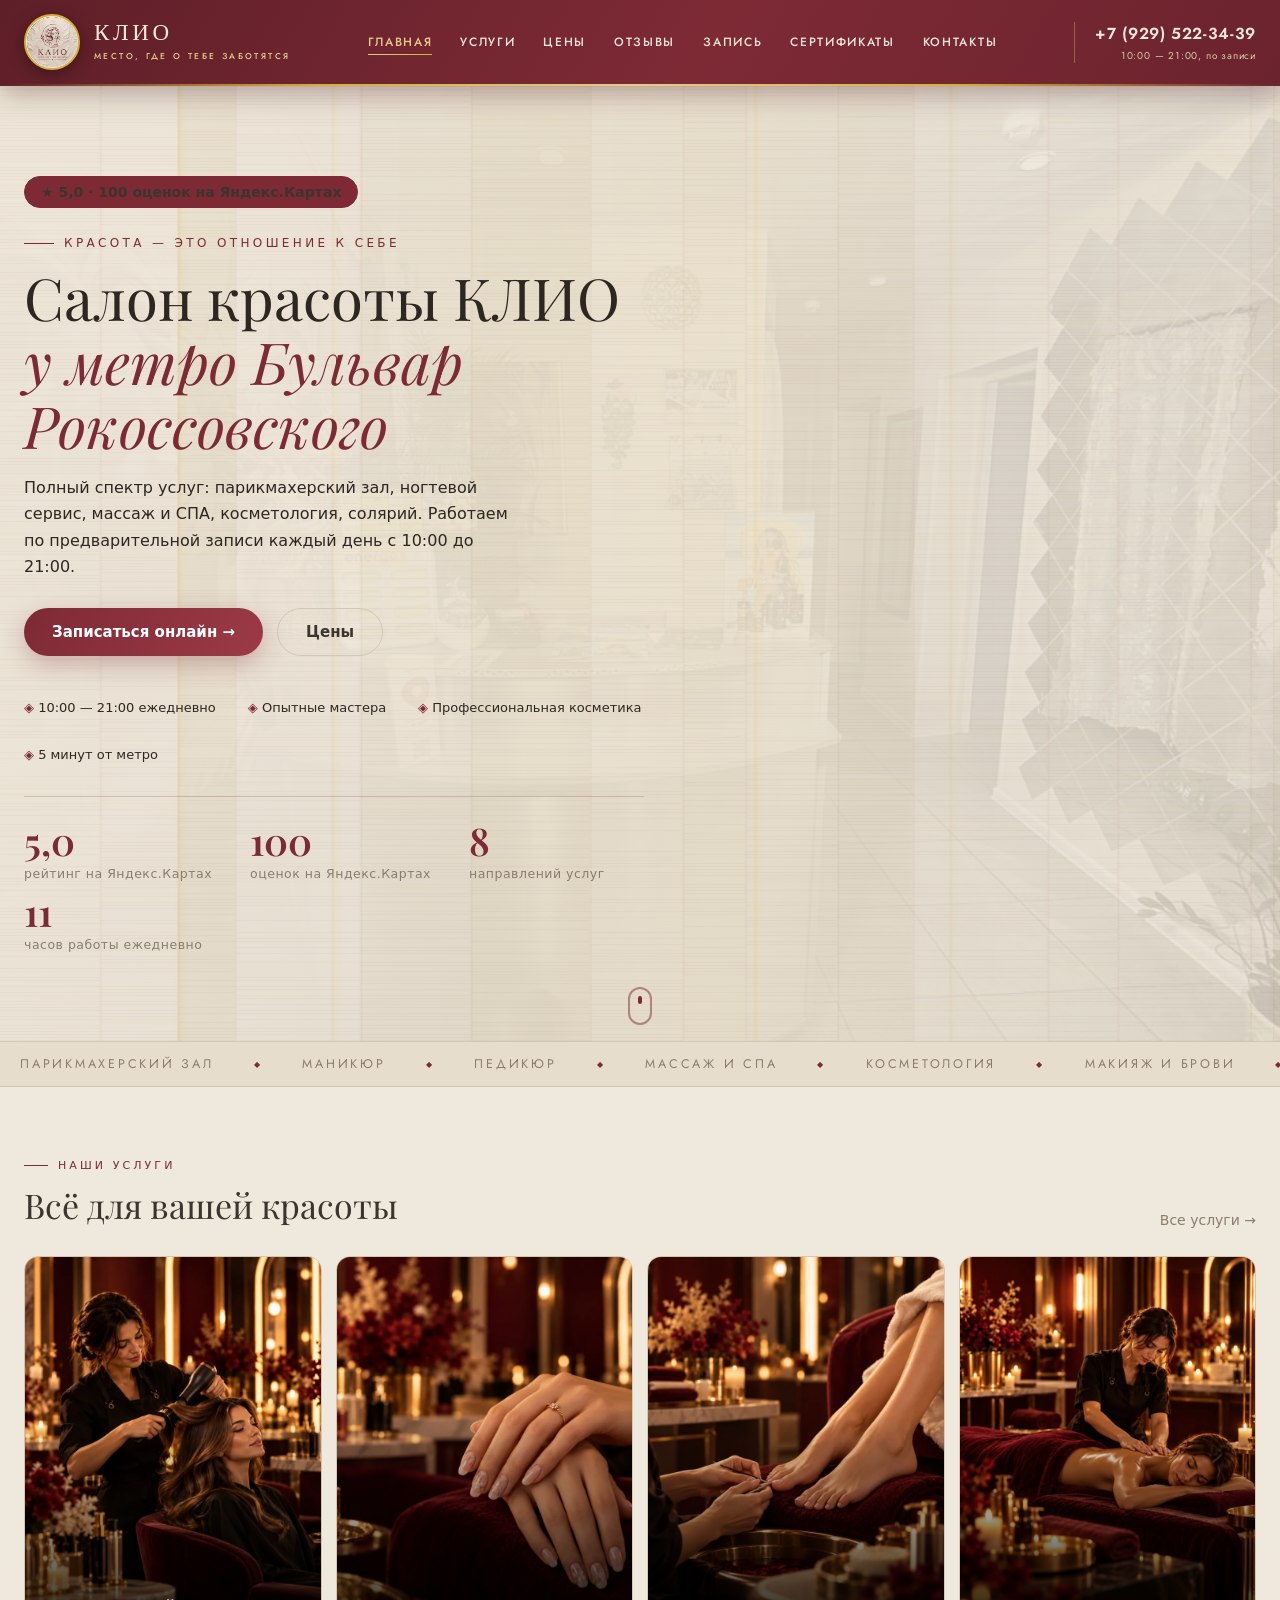
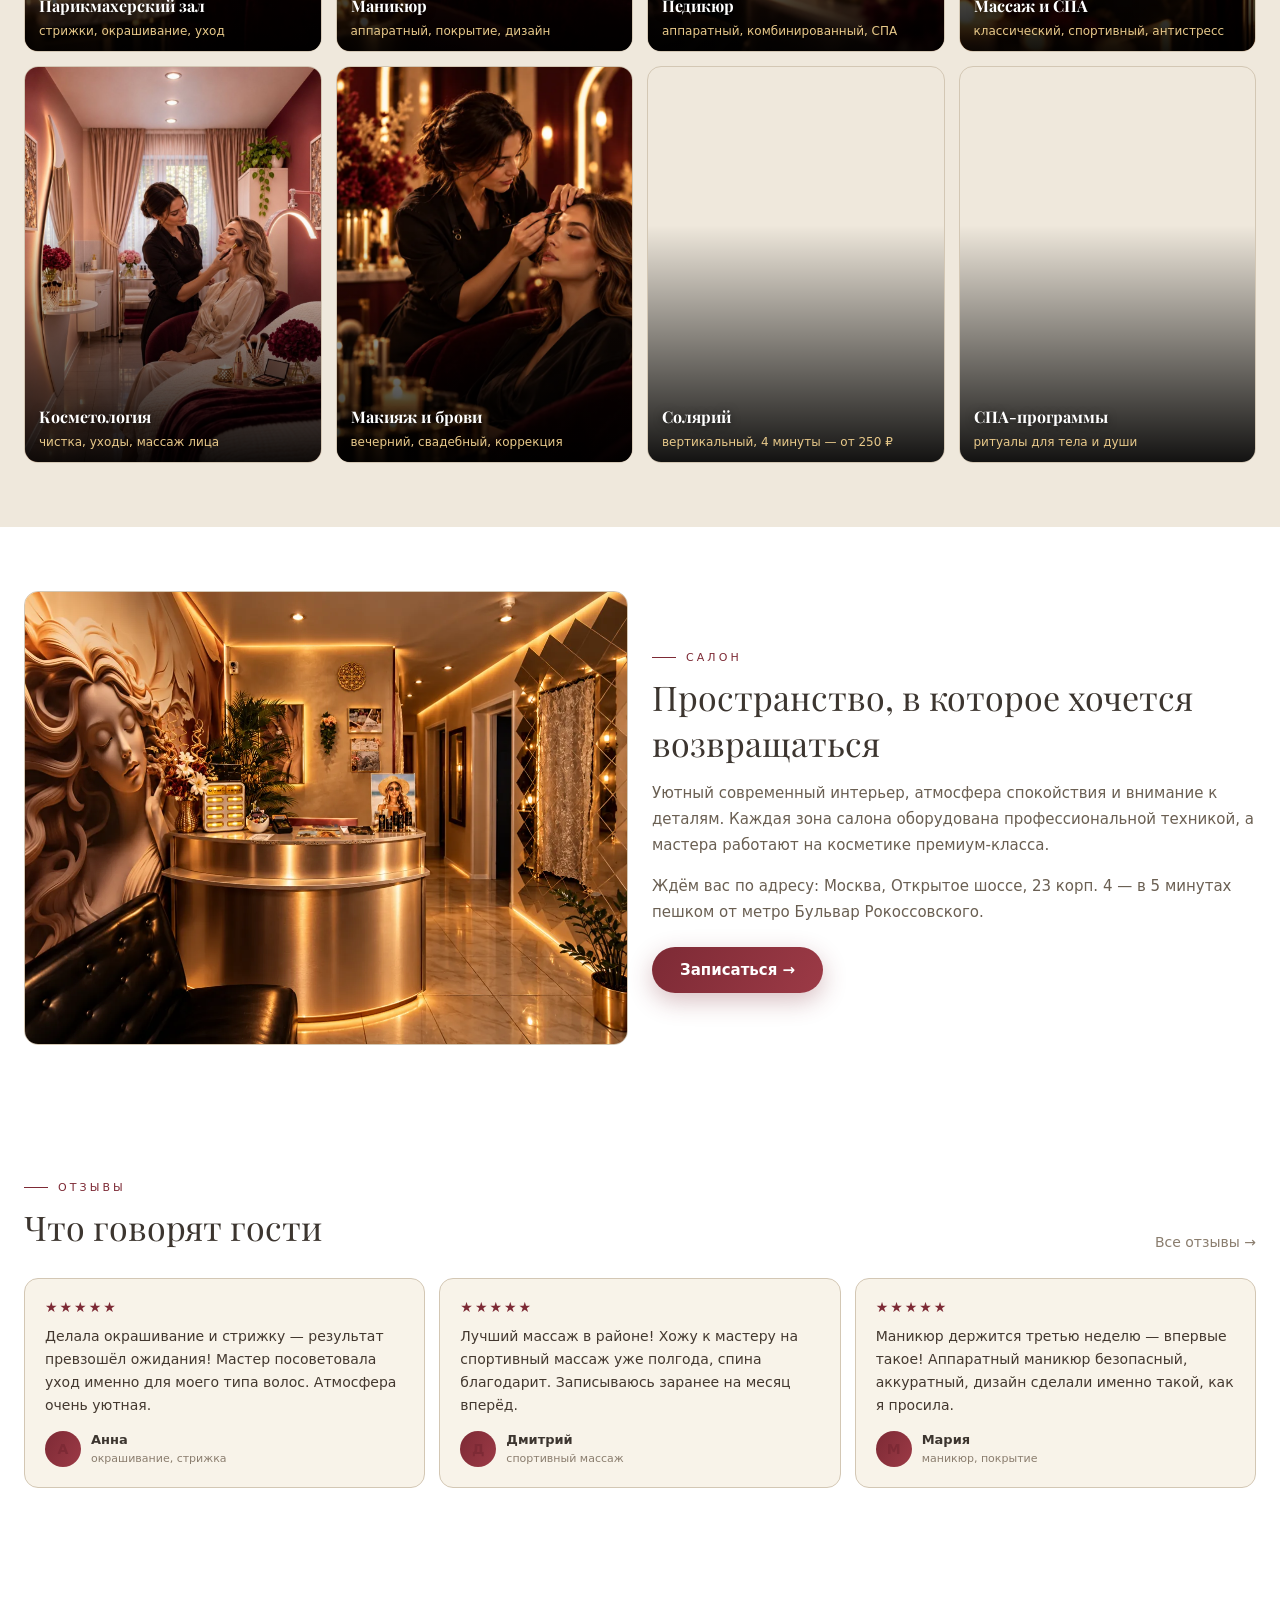
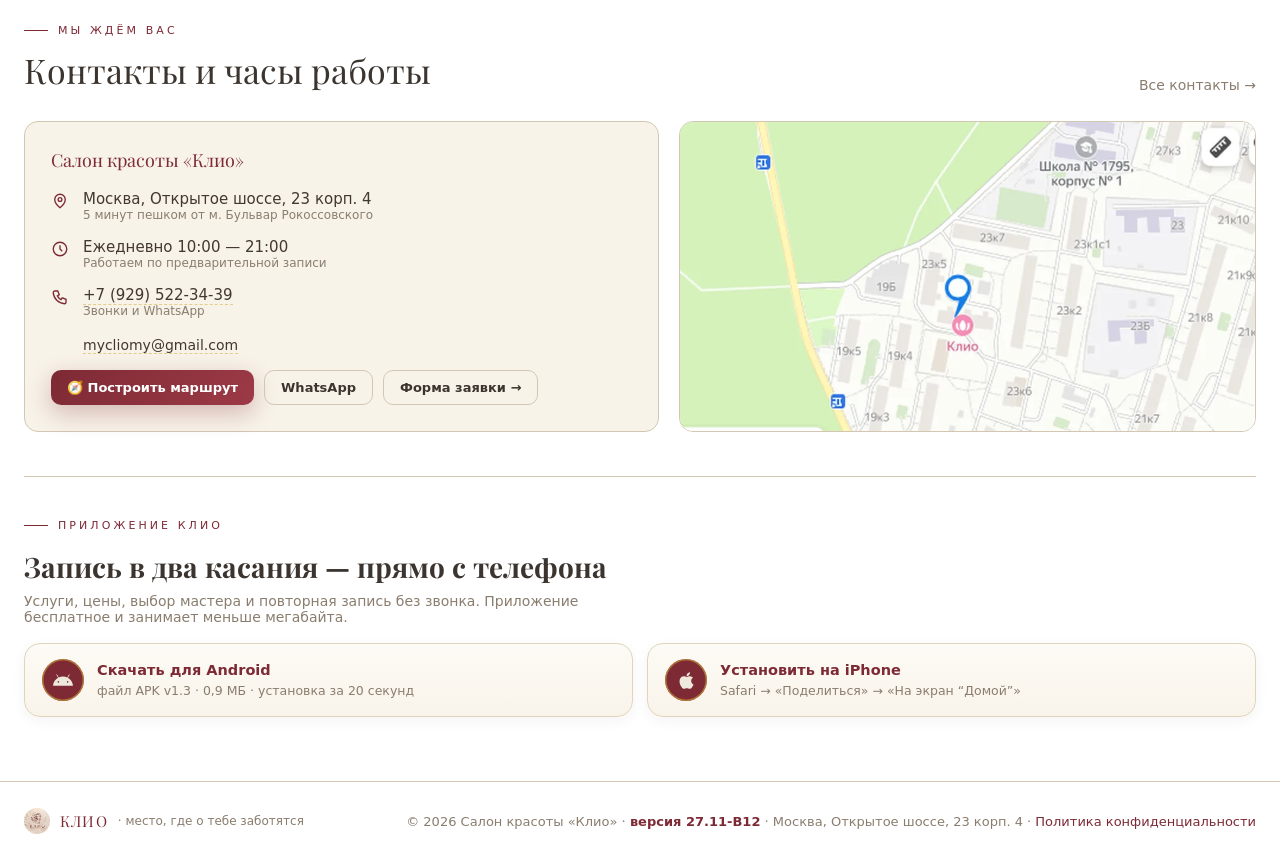
==== commit f79c83d7: "Версия 27.11-В12: фото из админки обновляются сразу — фоновая сверка content.json вместо слепого кэш" ====
--- a/index.html
+++ b/index.html
@@ -452,7 +452,7 @@
 <p>Вы можете запросить уточнение, блокирование или удаление своих данных, а также отозвать согласие, позвонив по телефону <a href="tel:+79295223439" style="color:var(--gold);">+7 (929) 522-34-39</a>, написав на <a href="mailto:mycliomy@gmail.com" style="color:var(--gold);">mycliomy@gmail.com</a> или обратившись лично по адресу салона. Отзыв согласия действует на будущее и не затрагивает уже выполненную обработку.</p>
 <p style="margin-top:18px;color:var(--muted);font-size:13px;">Редакция от 06.10.2026</p>
 </div> <div style="margin-top:18px;"><a class="btn" href="#page-main" style="width:auto;">На главную →</a></div> </div> </section> </div> </main>
-<footer class="site"> <div class="container footer-in"> <div style="display:flex;align-items:center;gap:10px;"><img src="img/klio-logo-200.jpg?v=20261023" alt="КЛИО" style="width:26px;height:26px;object-fit:cover;border-radius:50%;"><span style="font-family:'Playfair Display',Georgia,serif;font-size:15px;color:var(--gold);letter-spacing:.08em;">КЛИО</span><span style="font-size:12px;color:var(--muted);">· место, где о тебе заботятся</span></div> <div>© 2026 Салон красоты «Клио» · <b style="color:#7d2a35;">версия 26.11-Б2</b> · Москва, Открытое шоссе, 23 корп. 4 · <a href="#page-privacy" style="color:var(--gold);">Политика конфиденциальности</a></div> </div>
+<footer class="site"> <div class="container footer-in"> <div style="display:flex;align-items:center;gap:10px;"><img src="img/klio-logo-200.jpg?v=20261023" alt="КЛИО" style="width:26px;height:26px;object-fit:cover;border-radius:50%;"><span style="font-family:'Playfair Display',Georgia,serif;font-size:15px;color:var(--gold);letter-spacing:.08em;">КЛИО</span><span style="font-size:12px;color:var(--muted);">· место, где о тебе заботятся</span></div> <div>© 2026 Салон красоты «Клио» · <b style="color:#7d2a35;">версия 27.11-В12</b> · Москва, Открытое шоссе, 23 корп. 4 · <a href="#page-privacy" style="color:var(--gold);">Политика конфиденциальности</a></div> </div>
 </footer>  <div class="modal-bk" id="bookBk"> <div class="modal"> <div id="bookForm"> <h3>Онлайн-запись</h3> <div class="hint">Выберите услугу и удобное время — администратор перезвонит в течение 10 минут для подтверждения.</div> <form class="c-form" id="bkForm"> <input type="text" id="bkName" placeholder="Ваше имя" required> <input type="tel" id="bkPhone" placeholder="Телефон" required> <select id="bkService"> <option>Парикмахерские услуги</option> <option>Маникюр</option> <option>Педикюр</option> <option>Массаж / СПА</option> <option>Косметология</option> <option>Макияж / брови</option> <option>Солярий</option> </select>  <div style="display:grid;grid-template-columns:1fr 1fr;gap:10px;margin-bottom:12px;"> <label style="font-size:12px;color:var(--muted);">Желаемая дата<input type="date" id="bkDateD" style="margin-top:4px;"></label> <label style="font-size:12px;color:var(--muted);">Желаемое время<input type="time" id="bkDateT" style="margin-top:4px;"></label> </div> <label style="display:flex;gap:8px;align-items:flex-start;font-size:12px;color:var(--muted);margin:-4px 0 12px;cursor:pointer;"> <input type="checkbox" id="bkConsent"> <span>Согласен(на) на обработку <a href="#page-privacy" style="color:var(--gold);text-decoration:underline;">персональных данных</a></span> </label> <div class="hp-field" aria-hidden="true"><input type="text" id="bkHp" tabindex="-1" autocomplete="off"></div> <button class="btn btn-gold" type="submit" style="width:100%;">Записаться</button> </form> <button class="btn btn-sm" id="bookClose" style="width:100%;margin-top:8px;">Отмена</button> </div> <div class="modal-ok" id="bookOk">✓ Благодарим за вашу заявку!<br><small style="color:var(--muted);">В ближайшее время наш специалист свяжется с вами для подтверждения записи.</small></div> </div>
 </div>
 <script>
@@ -652,7 +652,9 @@
 })();
 </script>
 <script>
-/* Прайс и абонементы: подтягиваются из /api/content.json (редактируется в админке, кэш 6 ч, при сбое — вёрстка) */
+/* Прайс и абонементы: подтягиваются из /api/content.json (редактируется в админке).
+   localStorage — только для мгновенного первого рендера и офлайна; при каждом визите
+   фоново сверяемся с сервером, чтобы правки админки появлялись сразу. */
 (function(){
   function syncGrid(gridSel, cats){
     if(!Array.isArray(cats)||!cats.length) return;
@@ -730,13 +732,17 @@
   }
   var cached=null; try{ cached=JSON.parse(localStorage.getItem('klio_content')||'null'); }catch(e){}
   if(cached&&cached.j) applyContent(cached.j);
-  if(cached&&cached.t&&(Date.now()-cached.t)<21600000) return;
+  /* всегда фоново сверяемся с сервером (раньше до 6 ч показывался старый кэш —
+     заменённые в админке фото «откатывались» до истечения кэша) */
   var d=new Date();
   var stamp=d.getFullYear()+('0'+(d.getMonth()+1)).slice(-2)+('0'+d.getDate()).slice(-2);
-  fetch('/api/content.json?d='+stamp).then(function(res){ return res.ok?res.json():null; }).then(function(j){
+  fetch('/api/content.json?d='+stamp,{cache:'no-cache'}).then(function(res){ return res.ok?res.json():null; }).then(function(j){
     if(j&&(j.prices||j.certs||j.cards)){
-      applyContent(j);
-      try{ localStorage.setItem('klio_content', JSON.stringify({j:j,t:Date.now()})); }catch(e){}
+      var changed=!cached||!cached.j||JSON.stringify(cached.j)!==JSON.stringify(j);
+      if(changed){
+        applyContent(j);
+        try{ localStorage.setItem('klio_content', JSON.stringify({j:j,t:Date.now()})); }catch(e){}
+      }
     }
   }).catch(function(){});
 })();
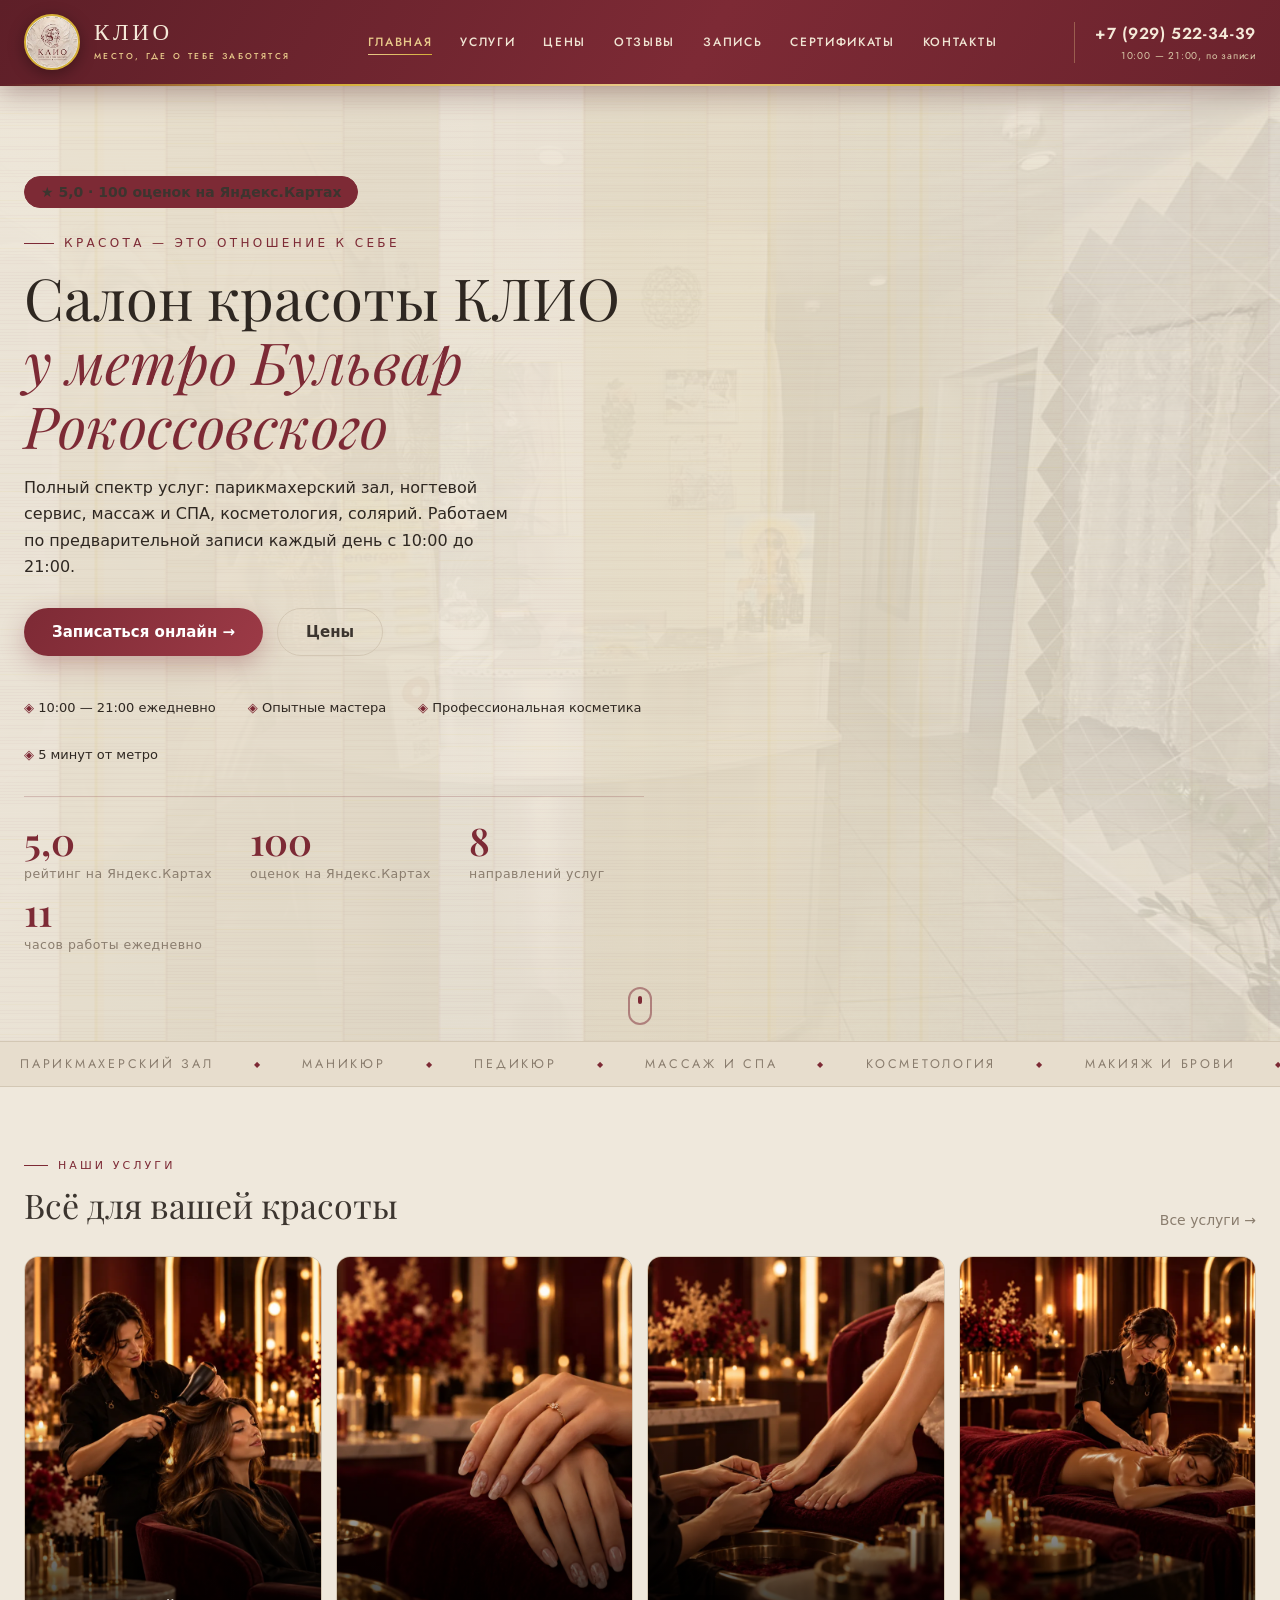
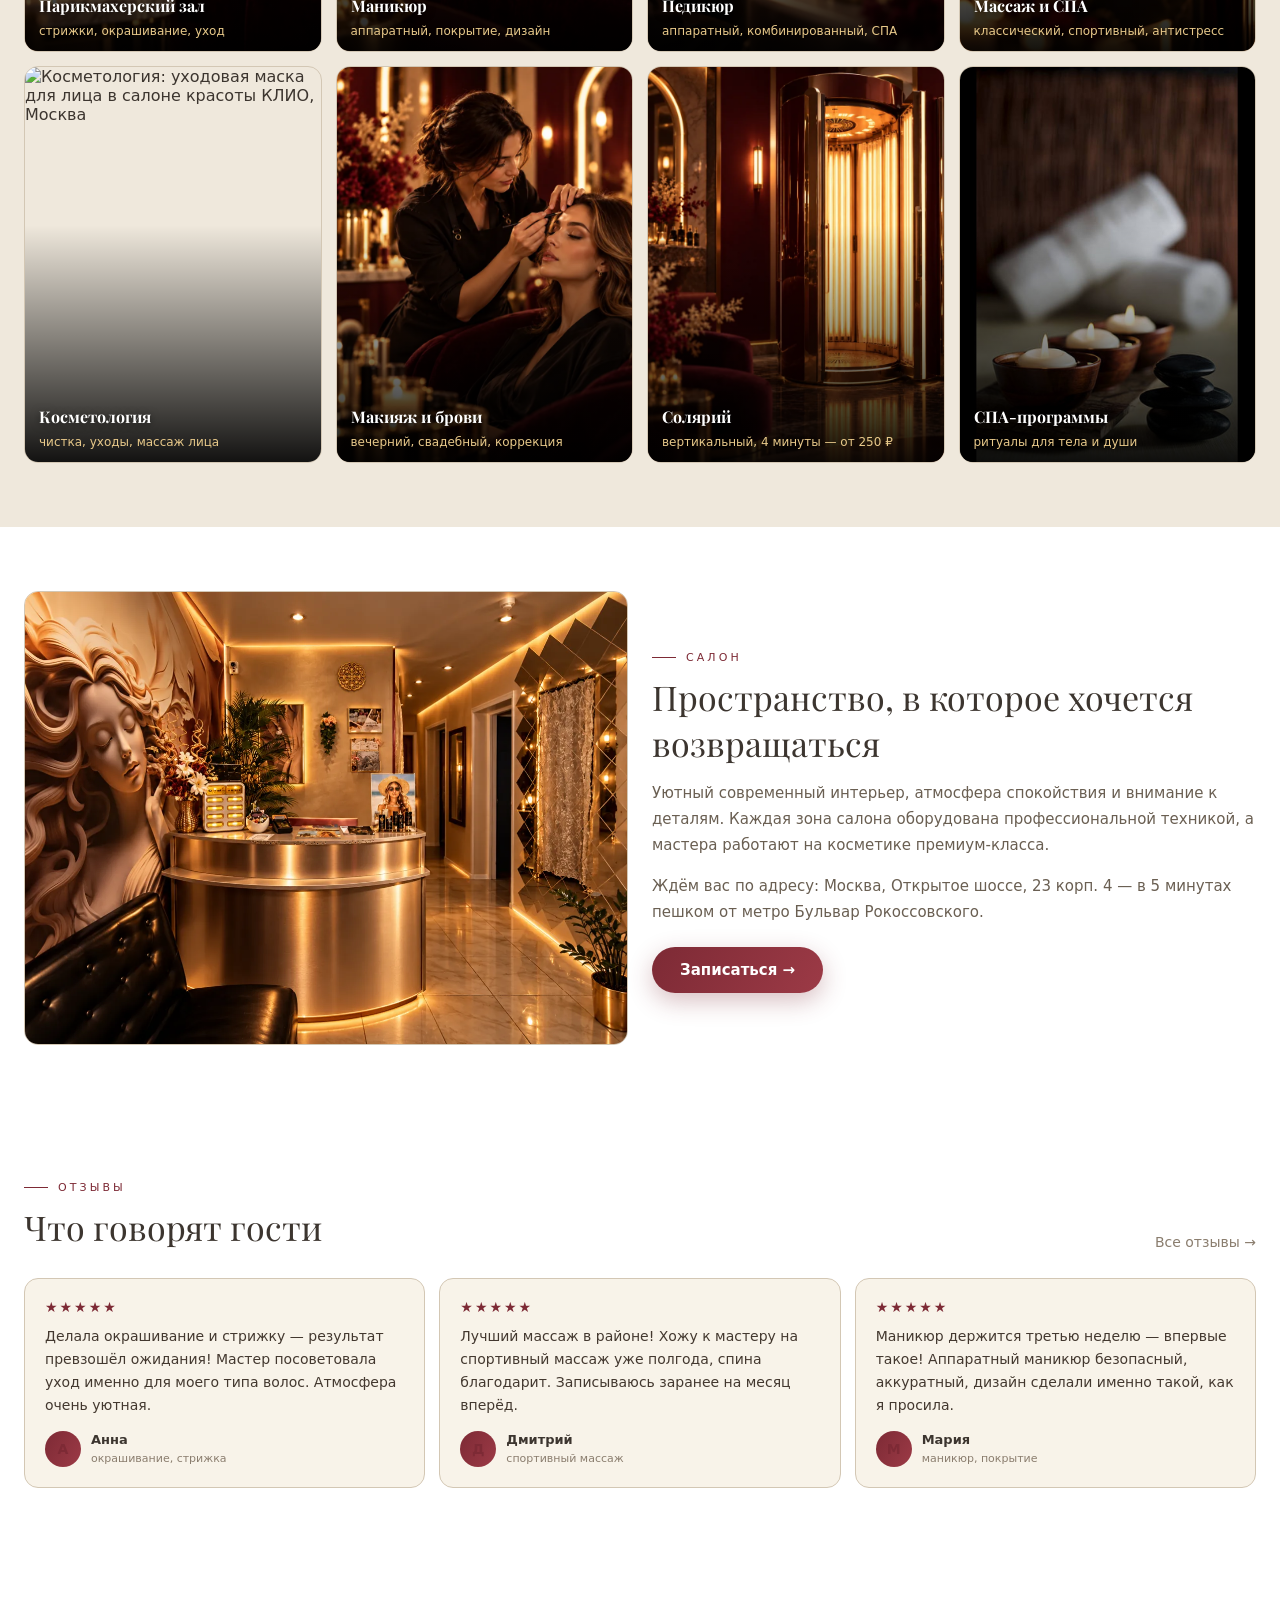
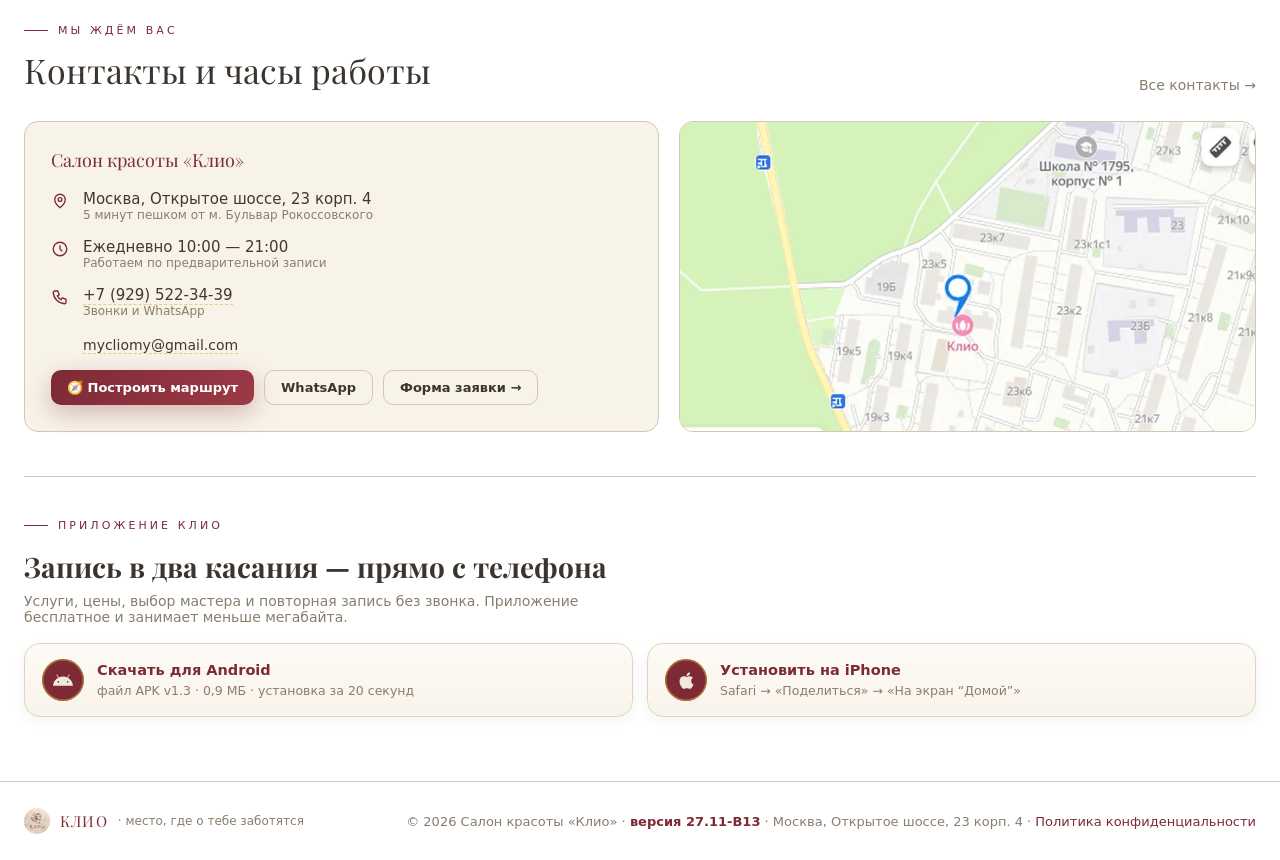
==== commit a18a8c33: "Версия 27.11-В13: интеграция DIKIDI → Google Calendar → CRM (ТЗ №4) — серверная синхронизация раз в " ====
--- a/index.html
+++ b/index.html
@@ -452,7 +452,7 @@
 <p>Вы можете запросить уточнение, блокирование или удаление своих данных, а также отозвать согласие, позвонив по телефону <a href="tel:+79295223439" style="color:var(--gold);">+7 (929) 522-34-39</a>, написав на <a href="mailto:mycliomy@gmail.com" style="color:var(--gold);">mycliomy@gmail.com</a> или обратившись лично по адресу салона. Отзыв согласия действует на будущее и не затрагивает уже выполненную обработку.</p>
 <p style="margin-top:18px;color:var(--muted);font-size:13px;">Редакция от 06.10.2026</p>
 </div> <div style="margin-top:18px;"><a class="btn" href="#page-main" style="width:auto;">На главную →</a></div> </div> </section> </div> </main>
-<footer class="site"> <div class="container footer-in"> <div style="display:flex;align-items:center;gap:10px;"><img src="img/klio-logo-200.jpg?v=20261023" alt="КЛИО" style="width:26px;height:26px;object-fit:cover;border-radius:50%;"><span style="font-family:'Playfair Display',Georgia,serif;font-size:15px;color:var(--gold);letter-spacing:.08em;">КЛИО</span><span style="font-size:12px;color:var(--muted);">· место, где о тебе заботятся</span></div> <div>© 2026 Салон красоты «Клио» · <b style="color:#7d2a35;">версия 27.11-В12</b> · Москва, Открытое шоссе, 23 корп. 4 · <a href="#page-privacy" style="color:var(--gold);">Политика конфиденциальности</a></div> </div>
+<footer class="site"> <div class="container footer-in"> <div style="display:flex;align-items:center;gap:10px;"><img src="img/klio-logo-200.jpg?v=20261023" alt="КЛИО" style="width:26px;height:26px;object-fit:cover;border-radius:50%;"><span style="font-family:'Playfair Display',Georgia,serif;font-size:15px;color:var(--gold);letter-spacing:.08em;">КЛИО</span><span style="font-size:12px;color:var(--muted);">· место, где о тебе заботятся</span></div> <div>© 2026 Салон красоты «Клио» · <b style="color:#7d2a35;">версия 27.11-В13</b> · Москва, Открытое шоссе, 23 корп. 4 · <a href="#page-privacy" style="color:var(--gold);">Политика конфиденциальности</a></div> </div>
 </footer>  <div class="modal-bk" id="bookBk"> <div class="modal"> <div id="bookForm"> <h3>Онлайн-запись</h3> <div class="hint">Выберите услугу и удобное время — администратор перезвонит в течение 10 минут для подтверждения.</div> <form class="c-form" id="bkForm"> <input type="text" id="bkName" placeholder="Ваше имя" required> <input type="tel" id="bkPhone" placeholder="Телефон" required> <select id="bkService"> <option>Парикмахерские услуги</option> <option>Маникюр</option> <option>Педикюр</option> <option>Массаж / СПА</option> <option>Косметология</option> <option>Макияж / брови</option> <option>Солярий</option> </select>  <div style="display:grid;grid-template-columns:1fr 1fr;gap:10px;margin-bottom:12px;"> <label style="font-size:12px;color:var(--muted);">Желаемая дата<input type="date" id="bkDateD" style="margin-top:4px;"></label> <label style="font-size:12px;color:var(--muted);">Желаемое время<input type="time" id="bkDateT" style="margin-top:4px;"></label> </div> <label style="display:flex;gap:8px;align-items:flex-start;font-size:12px;color:var(--muted);margin:-4px 0 12px;cursor:pointer;"> <input type="checkbox" id="bkConsent"> <span>Согласен(на) на обработку <a href="#page-privacy" style="color:var(--gold);text-decoration:underline;">персональных данных</a></span> </label> <div class="hp-field" aria-hidden="true"><input type="text" id="bkHp" tabindex="-1" autocomplete="off"></div> <button class="btn btn-gold" type="submit" style="width:100%;">Записаться</button> </form> <button class="btn btn-sm" id="bookClose" style="width:100%;margin-top:8px;">Отмена</button> </div> <div class="modal-ok" id="bookOk">✓ Благодарим за вашу заявку!<br><small style="color:var(--muted);">В ближайшее время наш специалист свяжется с вами для подтверждения записи.</small></div> </div>
 </div>
 <script>
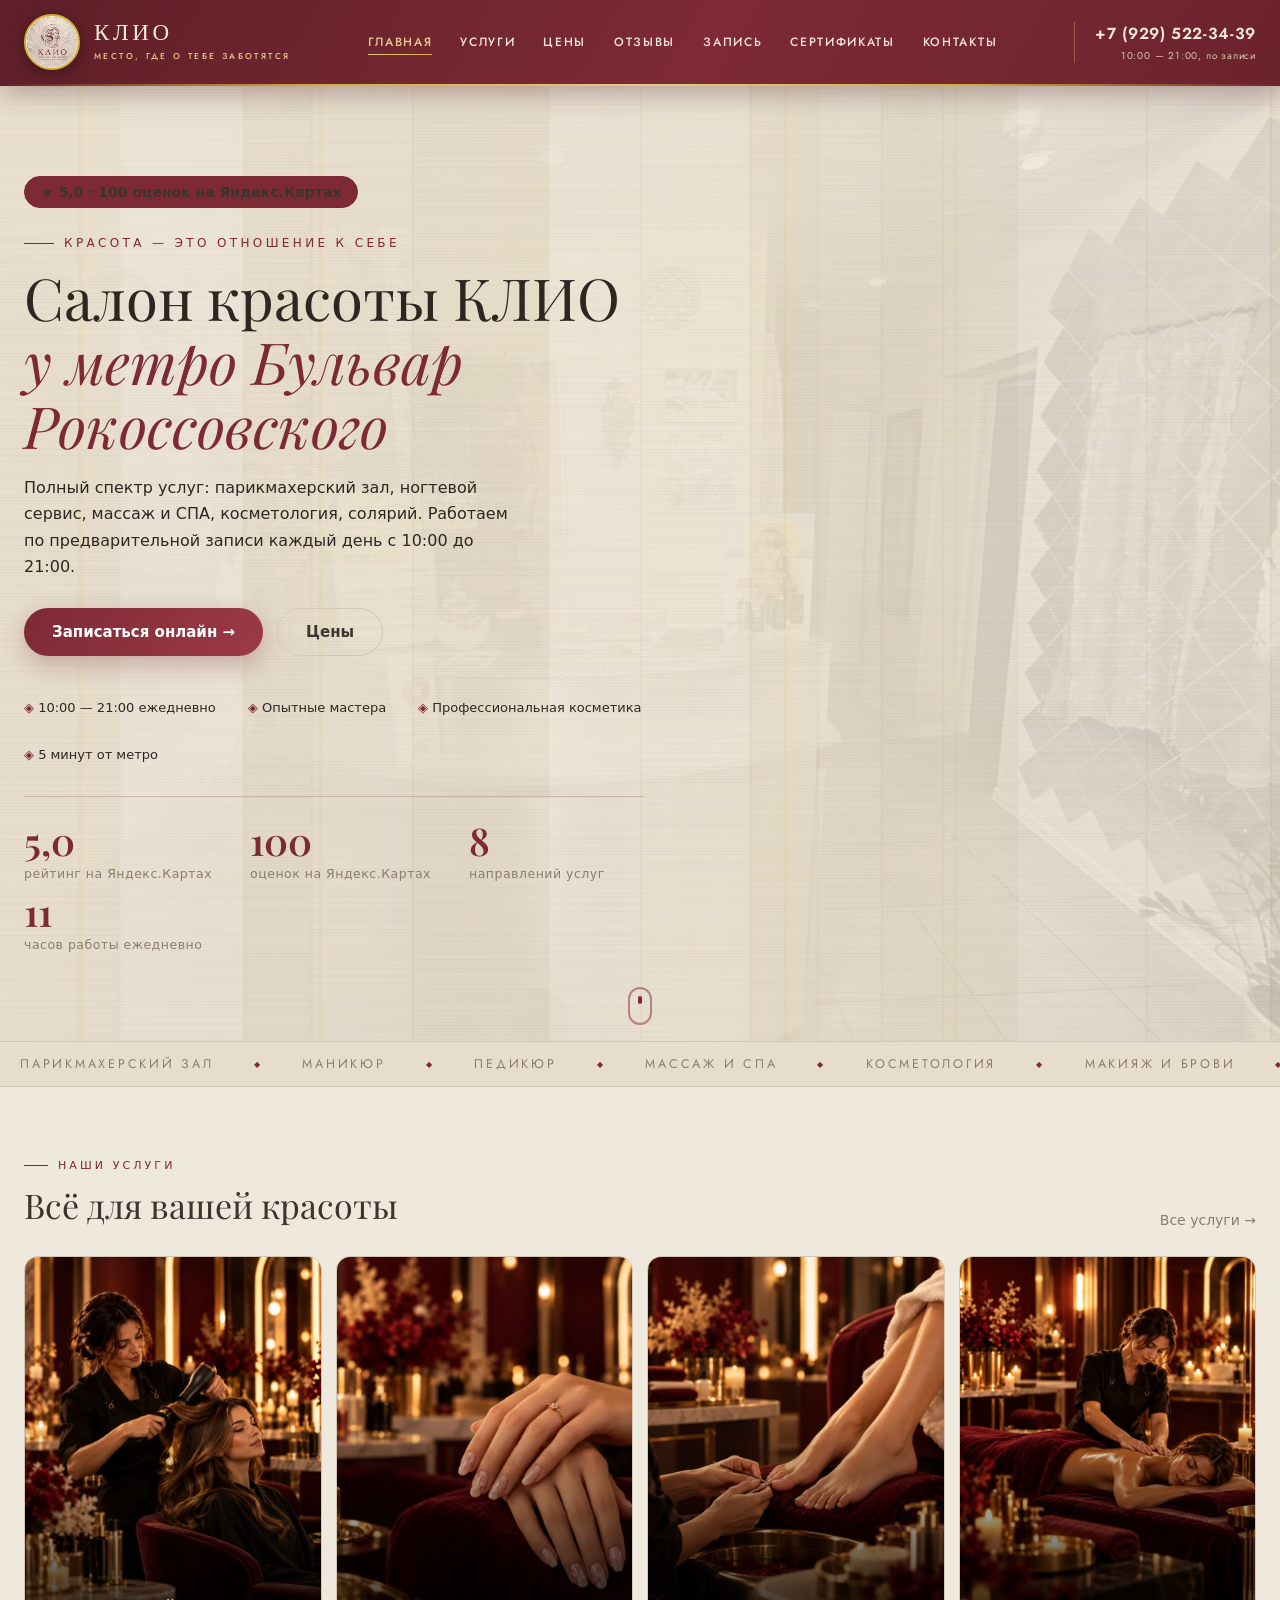
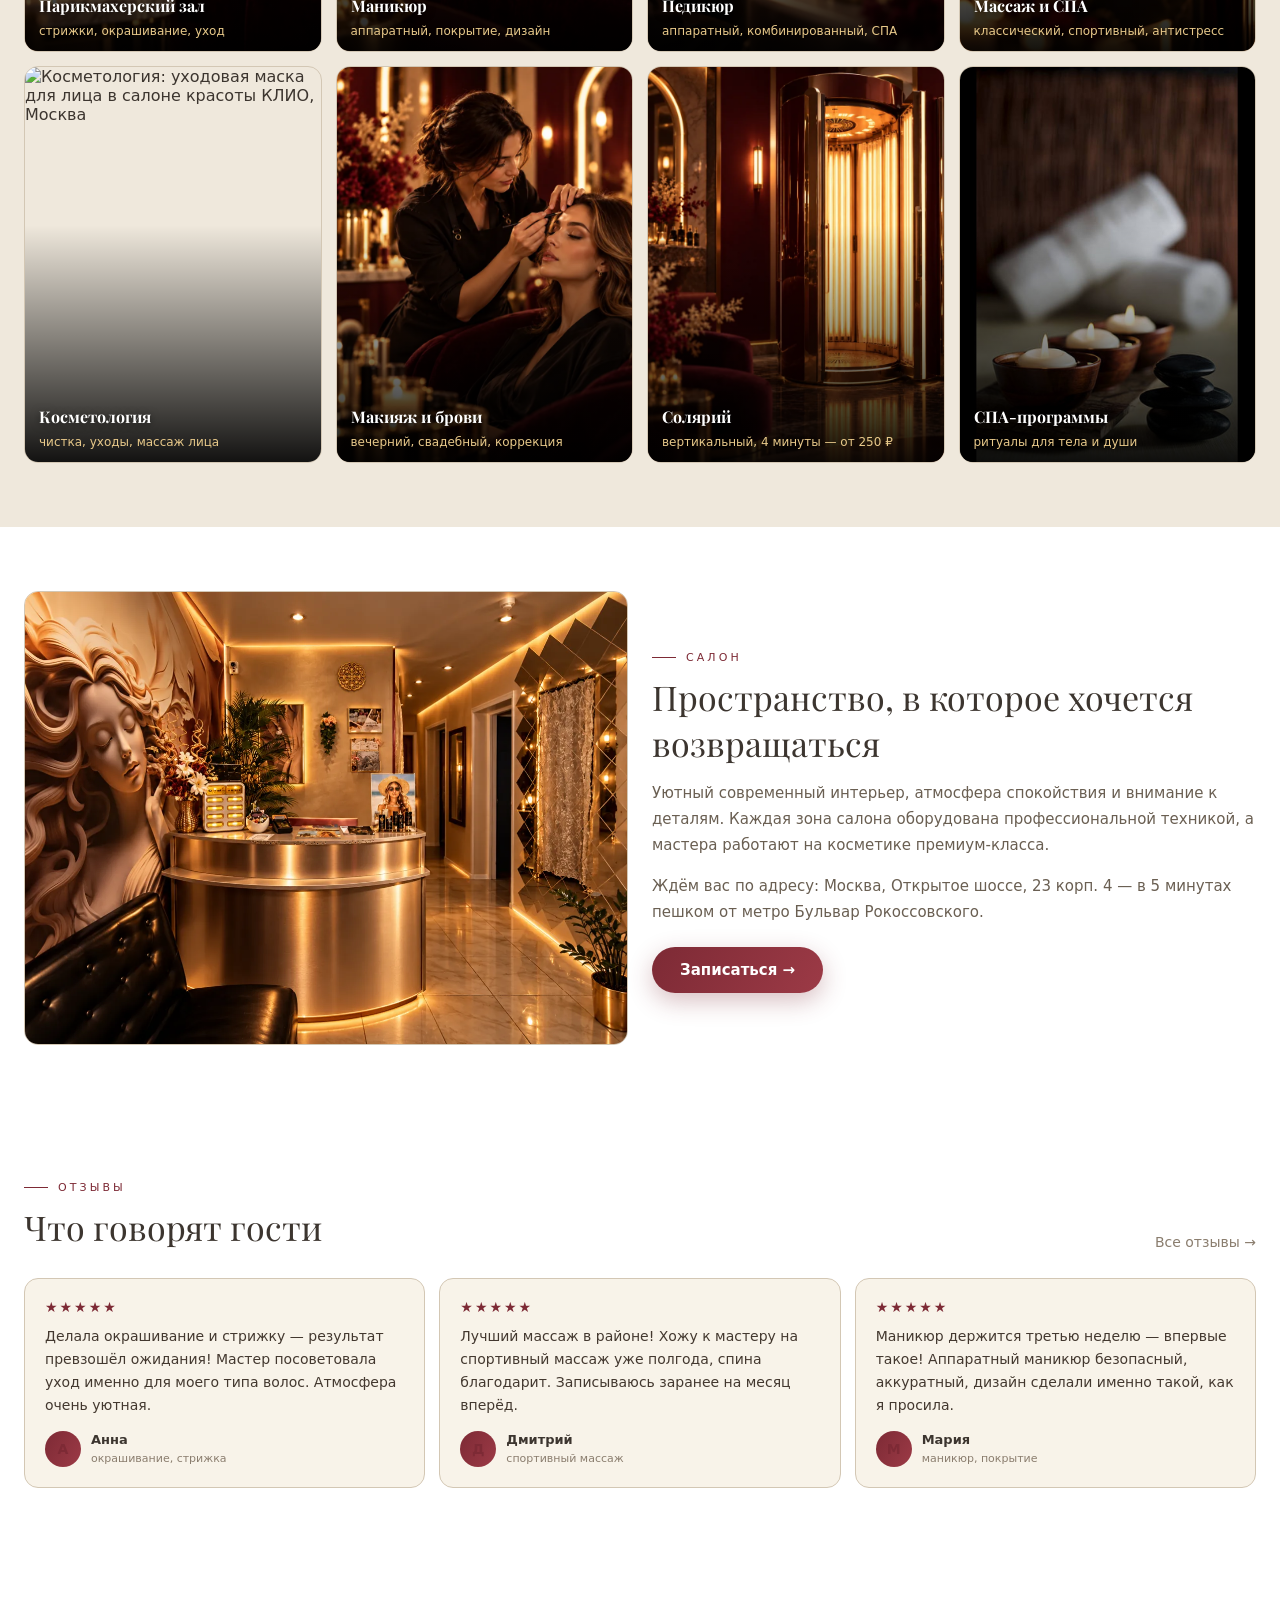
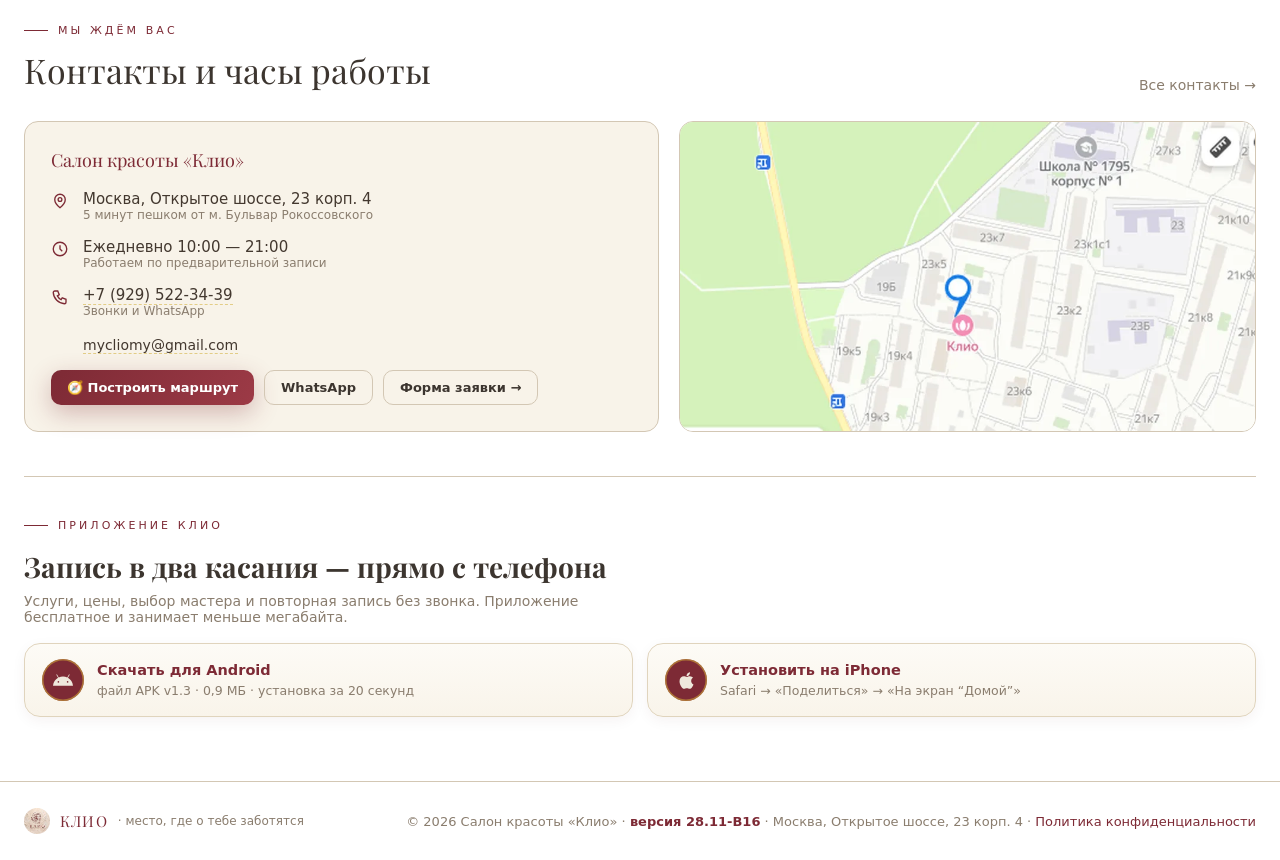
==== commit d70b8289: "В16: закрытие карточки после сохранения; сетка дня без гориз. скролла на десктопе; касса = наличные " ====
--- a/index.html
+++ b/index.html
@@ -452,7 +452,7 @@
 <p>Вы можете запросить уточнение, блокирование или удаление своих данных, а также отозвать согласие, позвонив по телефону <a href="tel:+79295223439" style="color:var(--gold);">+7 (929) 522-34-39</a>, написав на <a href="mailto:mycliomy@gmail.com" style="color:var(--gold);">mycliomy@gmail.com</a> или обратившись лично по адресу салона. Отзыв согласия действует на будущее и не затрагивает уже выполненную обработку.</p>
 <p style="margin-top:18px;color:var(--muted);font-size:13px;">Редакция от 06.10.2026</p>
 </div> <div style="margin-top:18px;"><a class="btn" href="#page-main" style="width:auto;">На главную →</a></div> </div> </section> </div> </main>
-<footer class="site"> <div class="container footer-in"> <div style="display:flex;align-items:center;gap:10px;"><img src="img/klio-logo-200.jpg?v=20261023" alt="КЛИО" style="width:26px;height:26px;object-fit:cover;border-radius:50%;"><span style="font-family:'Playfair Display',Georgia,serif;font-size:15px;color:var(--gold);letter-spacing:.08em;">КЛИО</span><span style="font-size:12px;color:var(--muted);">· место, где о тебе заботятся</span></div> <div>© 2026 Салон красоты «Клио» · <b style="color:#7d2a35;">версия 27.11-В13</b> · Москва, Открытое шоссе, 23 корп. 4 · <a href="#page-privacy" style="color:var(--gold);">Политика конфиденциальности</a></div> </div>
+<footer class="site"> <div class="container footer-in"> <div style="display:flex;align-items:center;gap:10px;"><img src="img/klio-logo-200.jpg?v=20261023" alt="КЛИО" style="width:26px;height:26px;object-fit:cover;border-radius:50%;"><span style="font-family:'Playfair Display',Georgia,serif;font-size:15px;color:var(--gold);letter-spacing:.08em;">КЛИО</span><span style="font-size:12px;color:var(--muted);">· место, где о тебе заботятся</span></div> <div>© 2026 Салон красоты «Клио» · <b style="color:#7d2a35;">версия 28.11-В16</b> · Москва, Открытое шоссе, 23 корп. 4 · <a href="#page-privacy" style="color:var(--gold);">Политика конфиденциальности</a></div> </div>
 </footer>  <div class="modal-bk" id="bookBk"> <div class="modal"> <div id="bookForm"> <h3>Онлайн-запись</h3> <div class="hint">Выберите услугу и удобное время — администратор перезвонит в течение 10 минут для подтверждения.</div> <form class="c-form" id="bkForm"> <input type="text" id="bkName" placeholder="Ваше имя" required> <input type="tel" id="bkPhone" placeholder="Телефон" required> <select id="bkService"> <option>Парикмахерские услуги</option> <option>Маникюр</option> <option>Педикюр</option> <option>Массаж / СПА</option> <option>Косметология</option> <option>Макияж / брови</option> <option>Солярий</option> </select>  <div style="display:grid;grid-template-columns:1fr 1fr;gap:10px;margin-bottom:12px;"> <label style="font-size:12px;color:var(--muted);">Желаемая дата<input type="date" id="bkDateD" style="margin-top:4px;"></label> <label style="font-size:12px;color:var(--muted);">Желаемое время<input type="time" id="bkDateT" style="margin-top:4px;"></label> </div> <label style="display:flex;gap:8px;align-items:flex-start;font-size:12px;color:var(--muted);margin:-4px 0 12px;cursor:pointer;"> <input type="checkbox" id="bkConsent"> <span>Согласен(на) на обработку <a href="#page-privacy" style="color:var(--gold);text-decoration:underline;">персональных данных</a></span> </label> <div class="hp-field" aria-hidden="true"><input type="text" id="bkHp" tabindex="-1" autocomplete="off"></div> <button class="btn btn-gold" type="submit" style="width:100%;">Записаться</button> </form> <button class="btn btn-sm" id="bookClose" style="width:100%;margin-top:8px;">Отмена</button> </div> <div class="modal-ok" id="bookOk">✓ Благодарим за вашу заявку!<br><small style="color:var(--muted);">В ближайшее время наш специалист свяжется с вами для подтверждения записи.</small></div> </div>
 </div>
 <script>
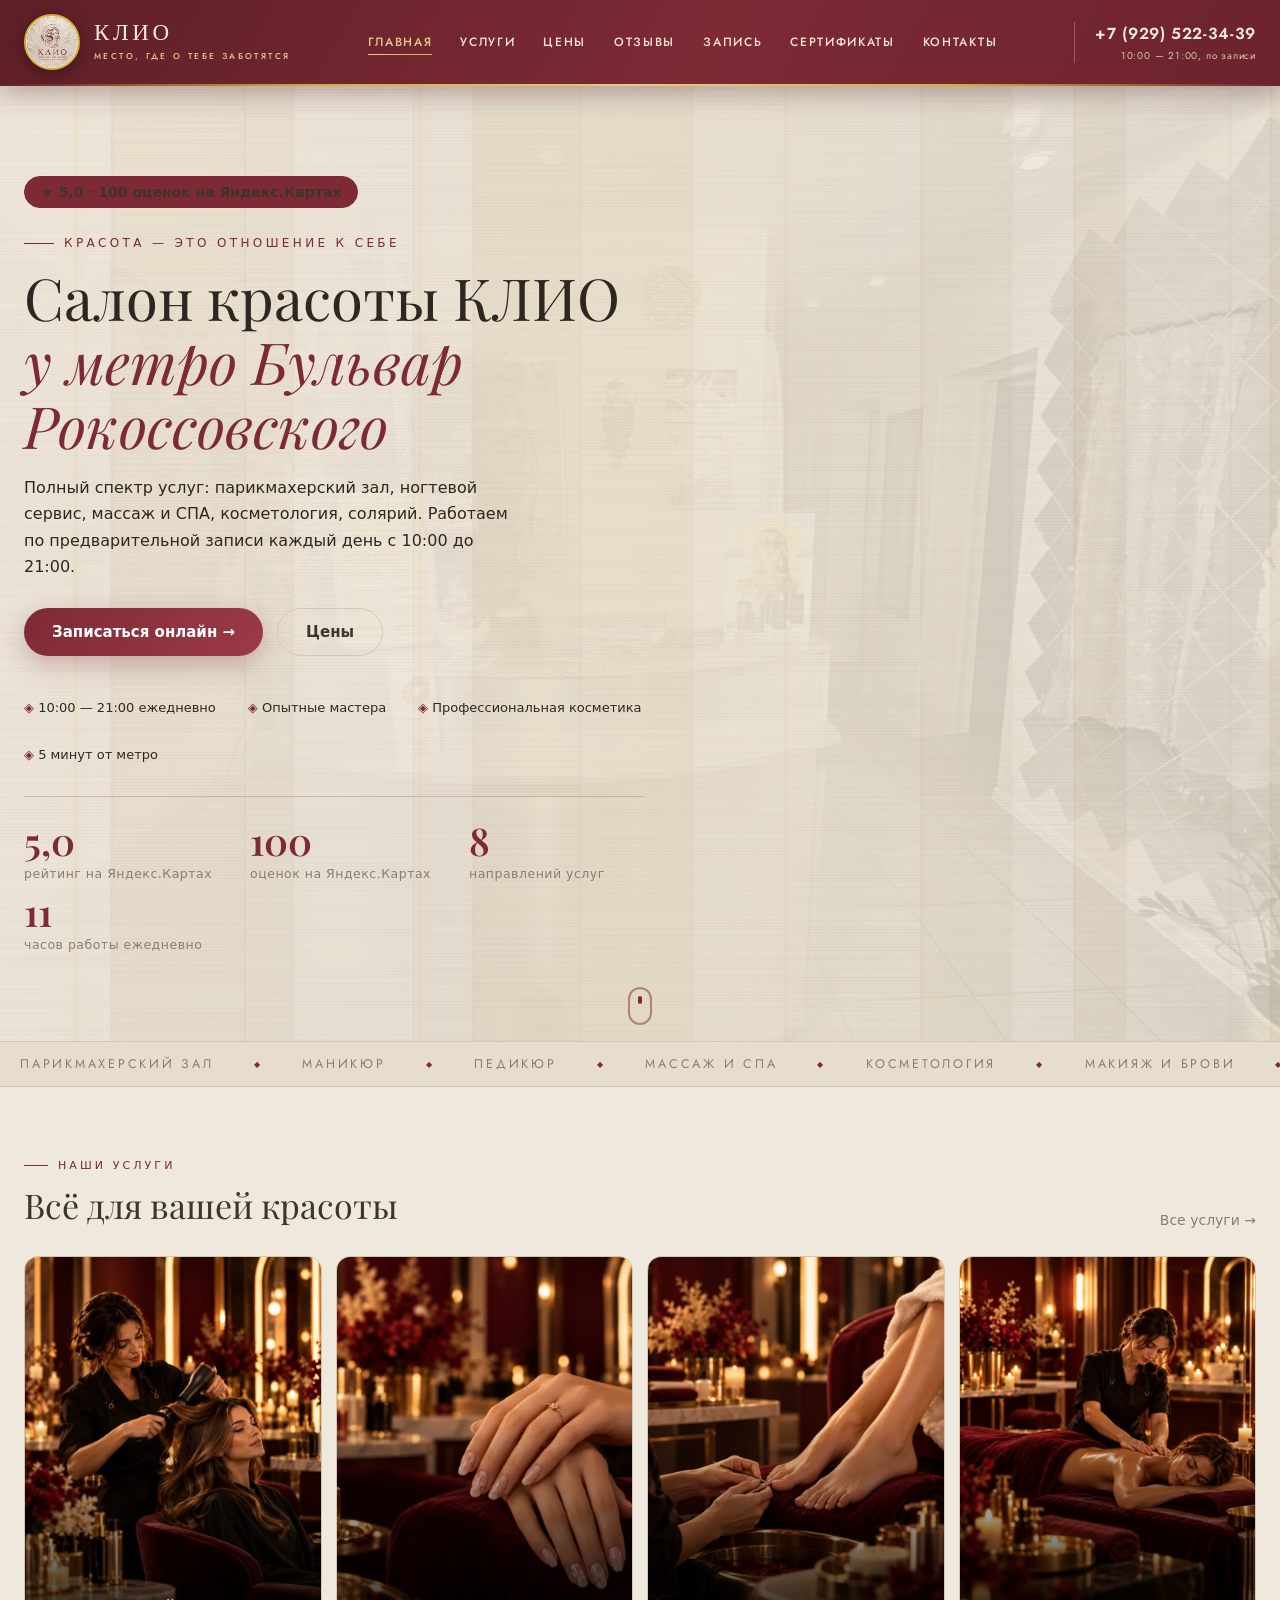
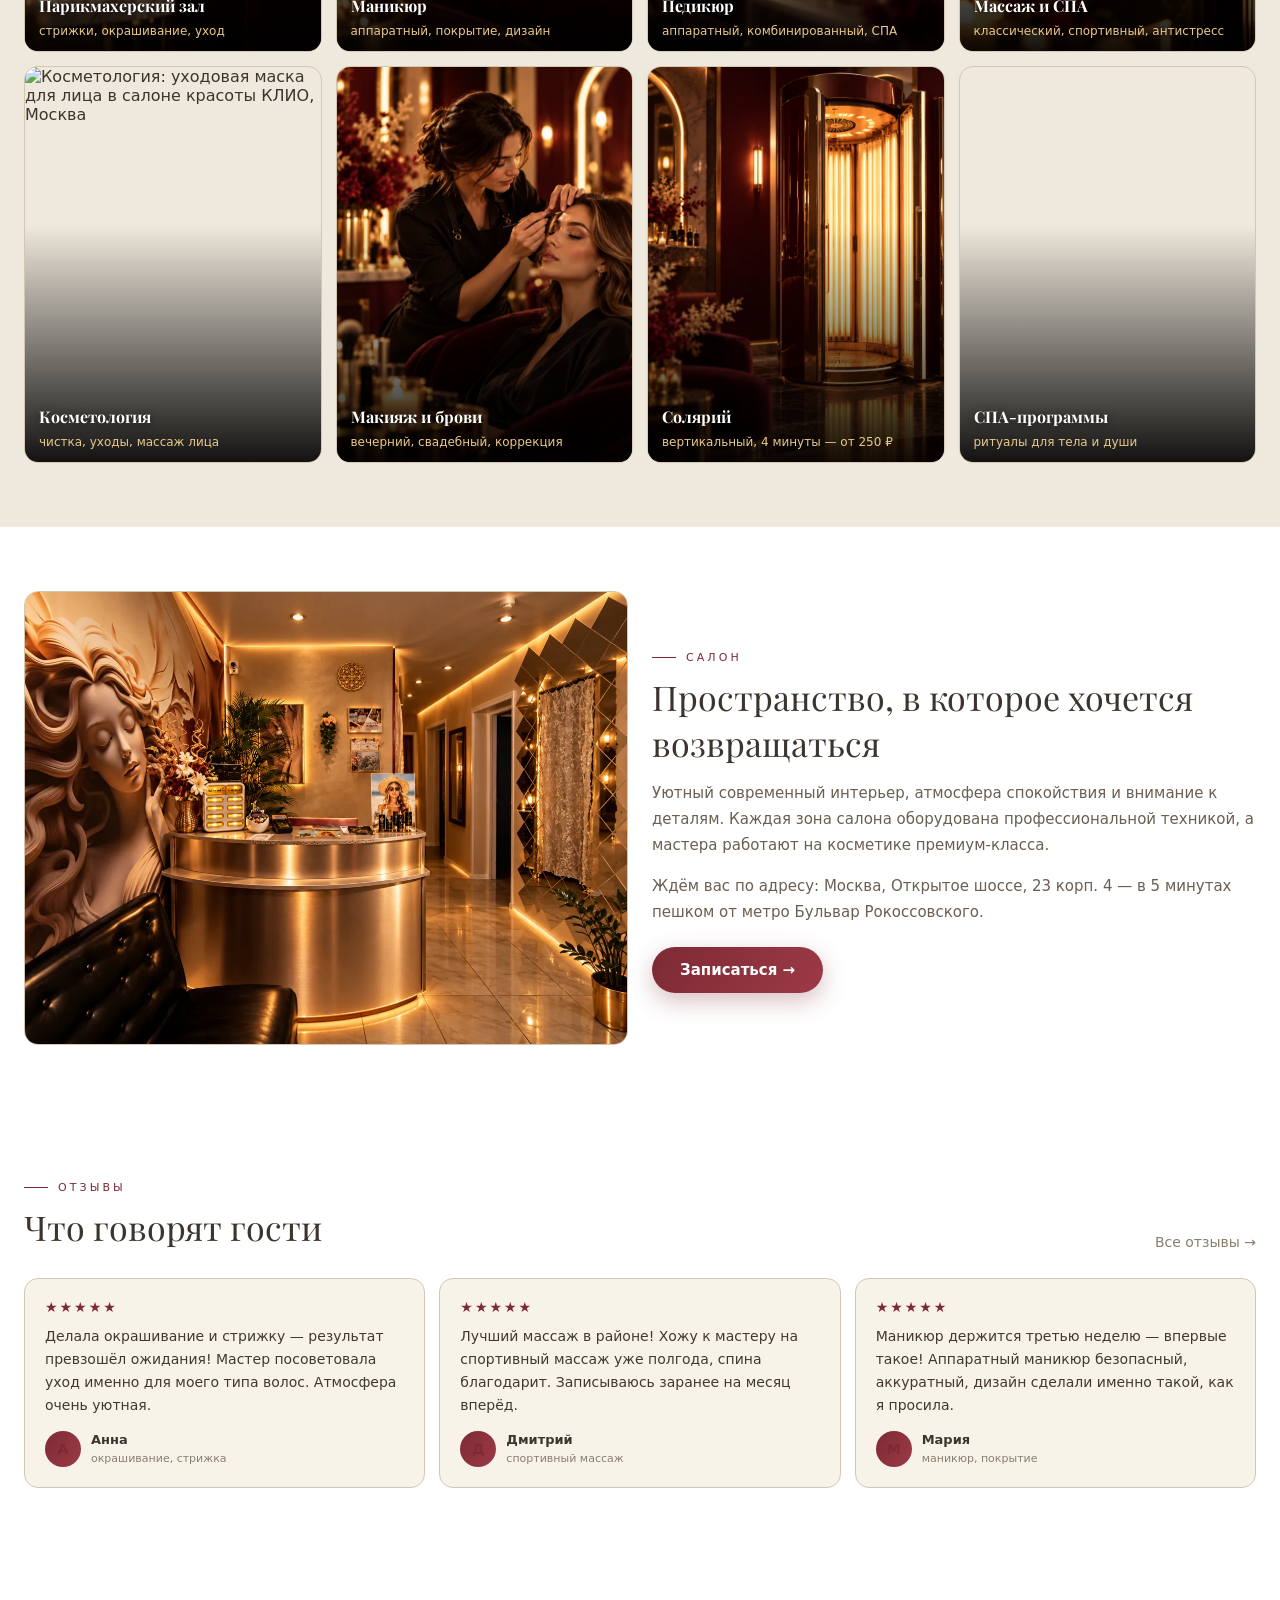
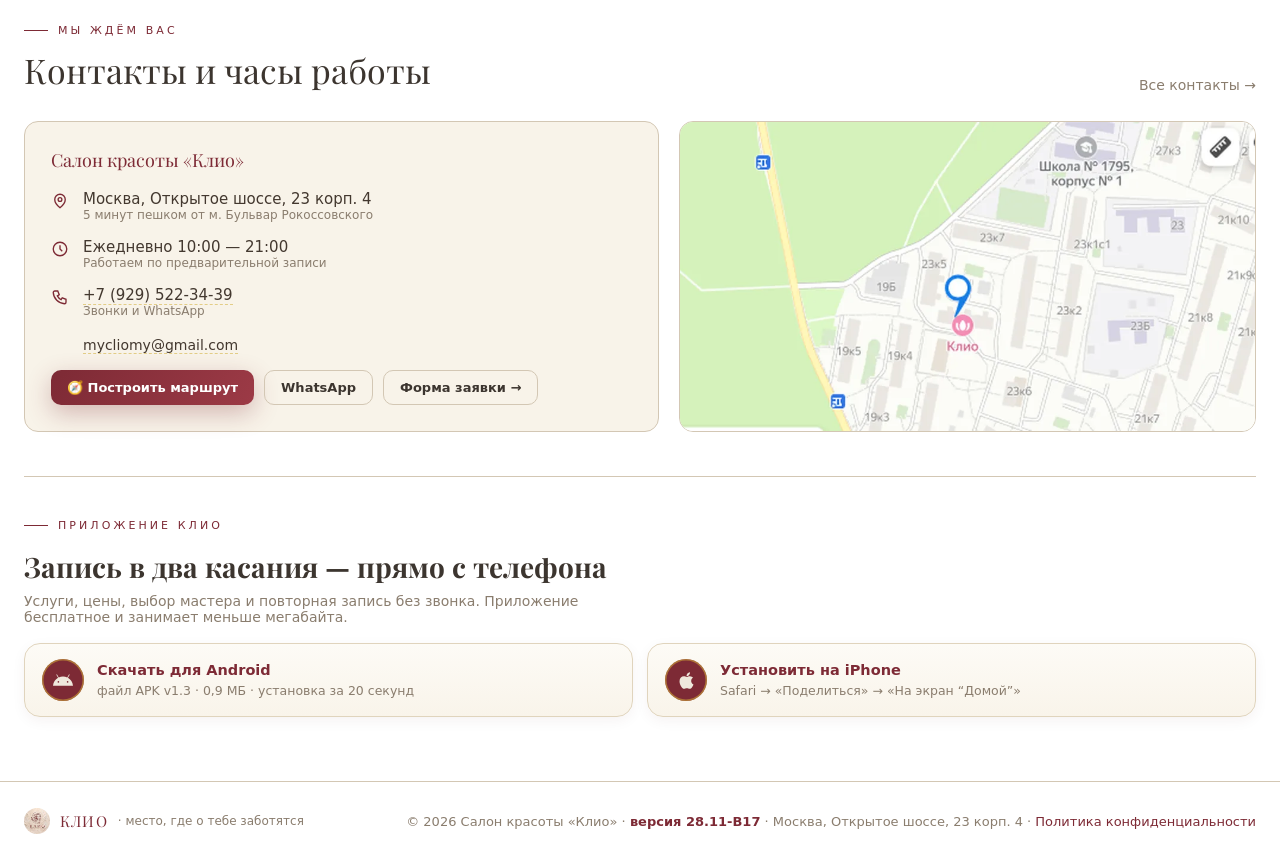
==== commit 05b67d48: "В17 (ТЗ-5): ручное внесение в кассу + единая история кассы (автопоступления/внесения/изъятия), фильт" ====
--- a/index.html
+++ b/index.html
@@ -452,7 +452,7 @@
 <p>Вы можете запросить уточнение, блокирование или удаление своих данных, а также отозвать согласие, позвонив по телефону <a href="tel:+79295223439" style="color:var(--gold);">+7 (929) 522-34-39</a>, написав на <a href="mailto:mycliomy@gmail.com" style="color:var(--gold);">mycliomy@gmail.com</a> или обратившись лично по адресу салона. Отзыв согласия действует на будущее и не затрагивает уже выполненную обработку.</p>
 <p style="margin-top:18px;color:var(--muted);font-size:13px;">Редакция от 06.10.2026</p>
 </div> <div style="margin-top:18px;"><a class="btn" href="#page-main" style="width:auto;">На главную →</a></div> </div> </section> </div> </main>
-<footer class="site"> <div class="container footer-in"> <div style="display:flex;align-items:center;gap:10px;"><img src="img/klio-logo-200.jpg?v=20261023" alt="КЛИО" style="width:26px;height:26px;object-fit:cover;border-radius:50%;"><span style="font-family:'Playfair Display',Georgia,serif;font-size:15px;color:var(--gold);letter-spacing:.08em;">КЛИО</span><span style="font-size:12px;color:var(--muted);">· место, где о тебе заботятся</span></div> <div>© 2026 Салон красоты «Клио» · <b style="color:#7d2a35;">версия 28.11-В16</b> · Москва, Открытое шоссе, 23 корп. 4 · <a href="#page-privacy" style="color:var(--gold);">Политика конфиденциальности</a></div> </div>
+<footer class="site"> <div class="container footer-in"> <div style="display:flex;align-items:center;gap:10px;"><img src="img/klio-logo-200.jpg?v=20261023" alt="КЛИО" style="width:26px;height:26px;object-fit:cover;border-radius:50%;"><span style="font-family:'Playfair Display',Georgia,serif;font-size:15px;color:var(--gold);letter-spacing:.08em;">КЛИО</span><span style="font-size:12px;color:var(--muted);">· место, где о тебе заботятся</span></div> <div>© 2026 Салон красоты «Клио» · <b style="color:#7d2a35;">версия 28.11-В17</b> · Москва, Открытое шоссе, 23 корп. 4 · <a href="#page-privacy" style="color:var(--gold);">Политика конфиденциальности</a></div> </div>
 </footer>  <div class="modal-bk" id="bookBk"> <div class="modal"> <div id="bookForm"> <h3>Онлайн-запись</h3> <div class="hint">Выберите услугу и удобное время — администратор перезвонит в течение 10 минут для подтверждения.</div> <form class="c-form" id="bkForm"> <input type="text" id="bkName" placeholder="Ваше имя" required> <input type="tel" id="bkPhone" placeholder="Телефон" required> <select id="bkService"> <option>Парикмахерские услуги</option> <option>Маникюр</option> <option>Педикюр</option> <option>Массаж / СПА</option> <option>Косметология</option> <option>Макияж / брови</option> <option>Солярий</option> </select>  <div style="display:grid;grid-template-columns:1fr 1fr;gap:10px;margin-bottom:12px;"> <label style="font-size:12px;color:var(--muted);">Желаемая дата<input type="date" id="bkDateD" style="margin-top:4px;"></label> <label style="font-size:12px;color:var(--muted);">Желаемое время<input type="time" id="bkDateT" style="margin-top:4px;"></label> </div> <label style="display:flex;gap:8px;align-items:flex-start;font-size:12px;color:var(--muted);margin:-4px 0 12px;cursor:pointer;"> <input type="checkbox" id="bkConsent"> <span>Согласен(на) на обработку <a href="#page-privacy" style="color:var(--gold);text-decoration:underline;">персональных данных</a></span> </label> <div class="hp-field" aria-hidden="true"><input type="text" id="bkHp" tabindex="-1" autocomplete="off"></div> <button class="btn btn-gold" type="submit" style="width:100%;">Записаться</button> </form> <button class="btn btn-sm" id="bookClose" style="width:100%;margin-top:8px;">Отмена</button> </div> <div class="modal-ok" id="bookOk">✓ Благодарим за вашу заявку!<br><small style="color:var(--muted);">В ближайшее время наш специалист свяжется с вами для подтверждения записи.</small></div> </div>
 </div>
 <script>
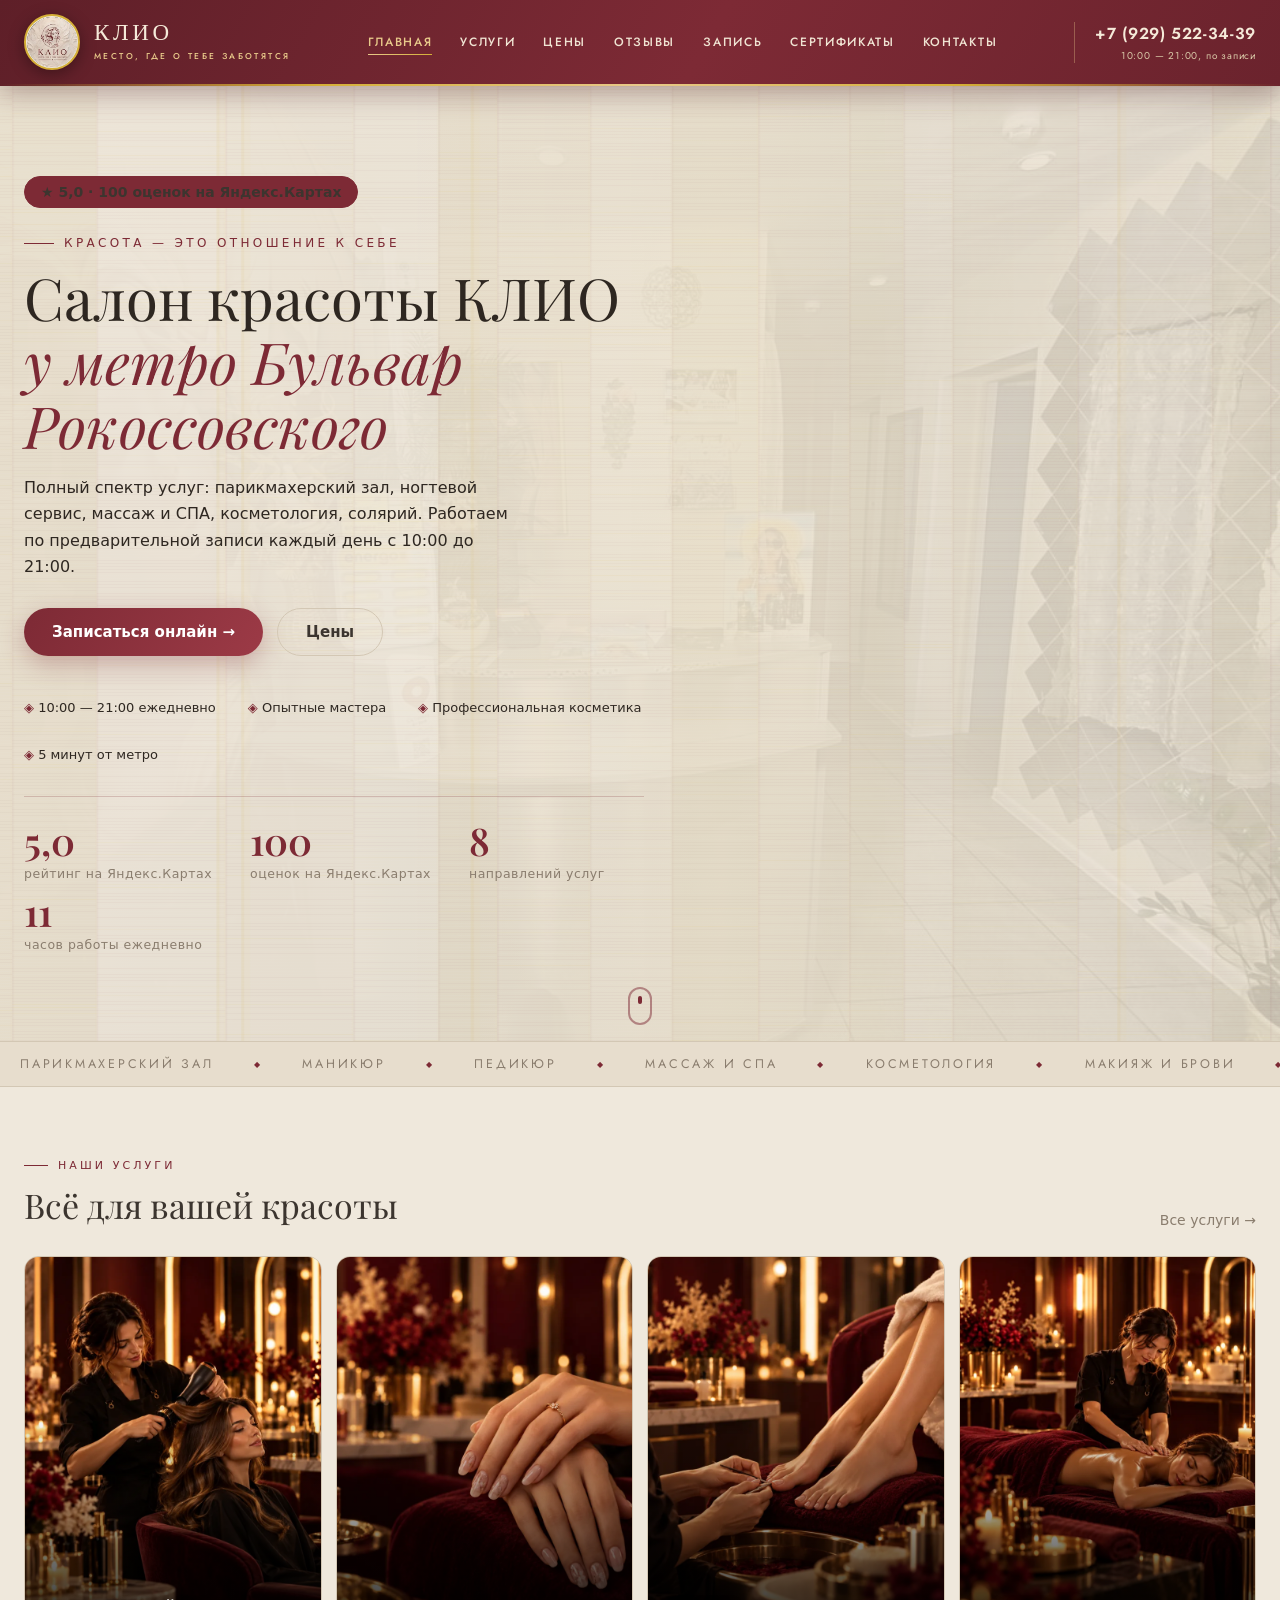
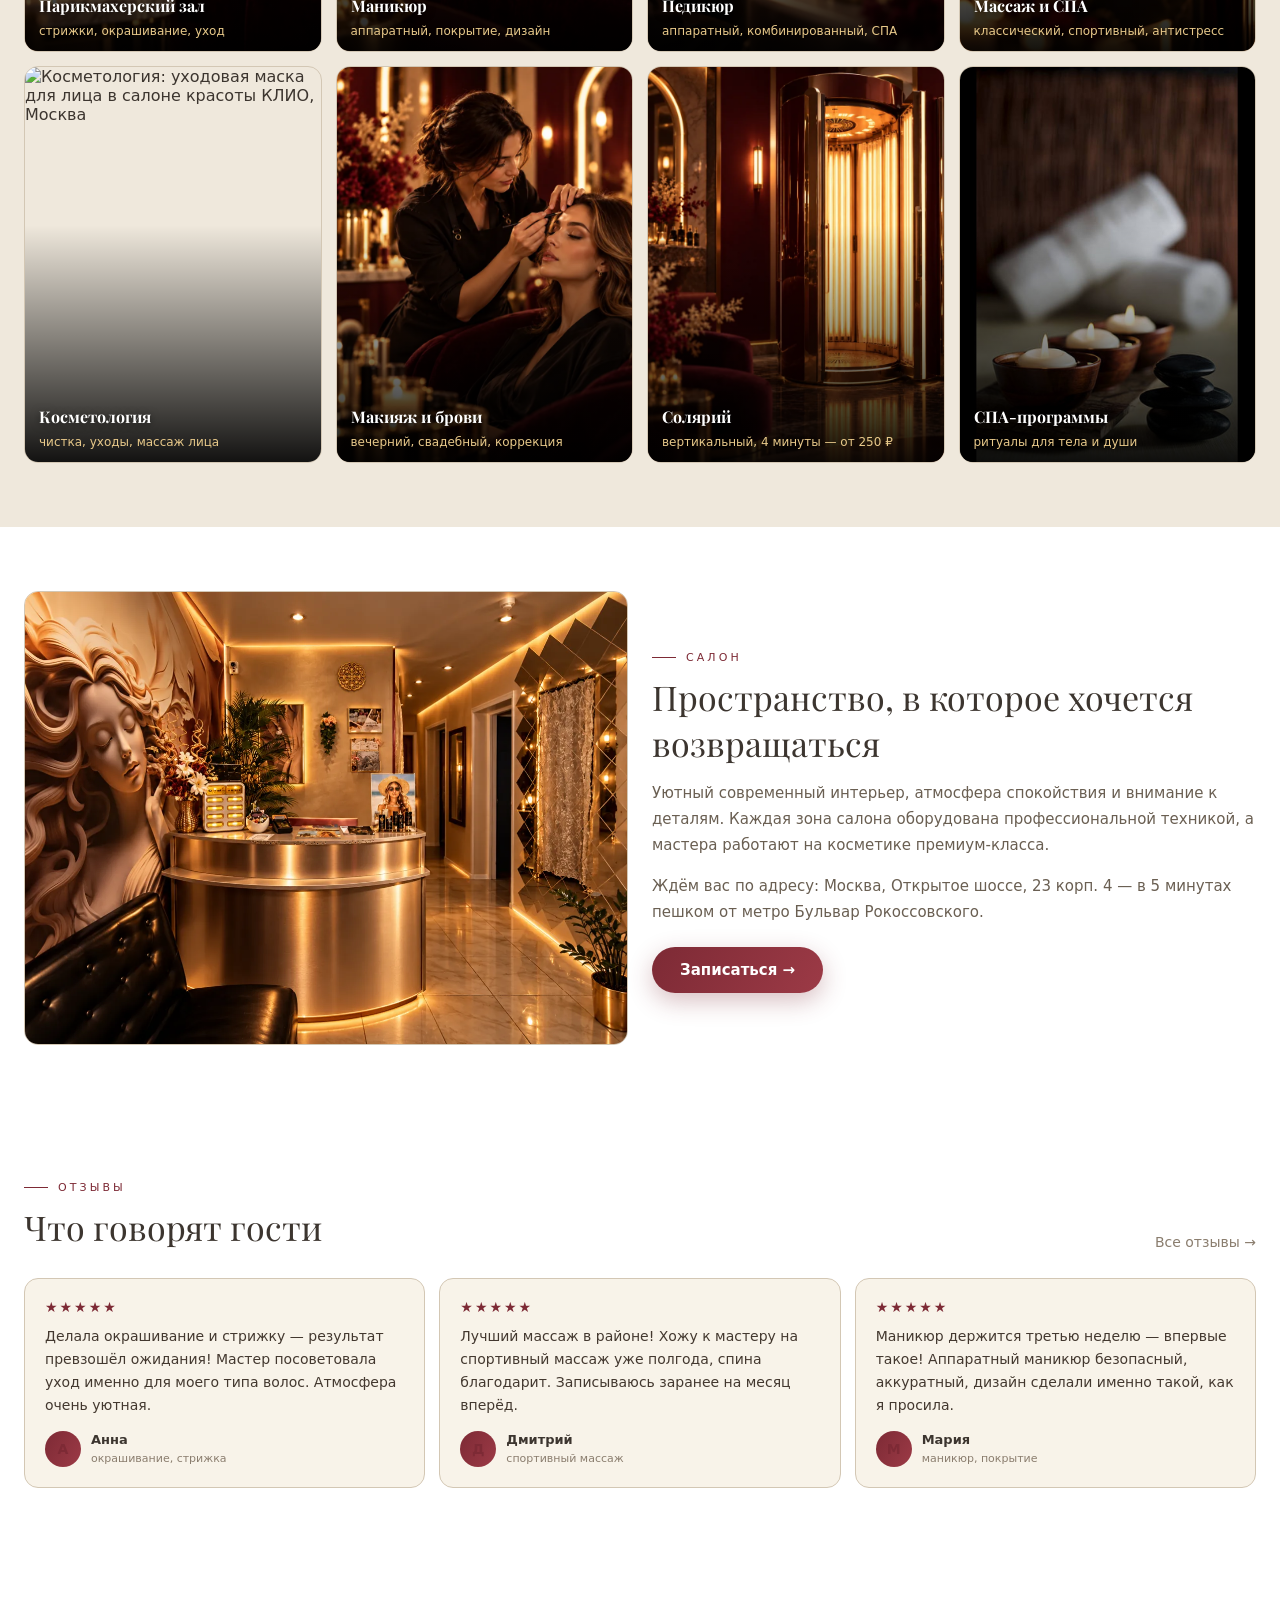
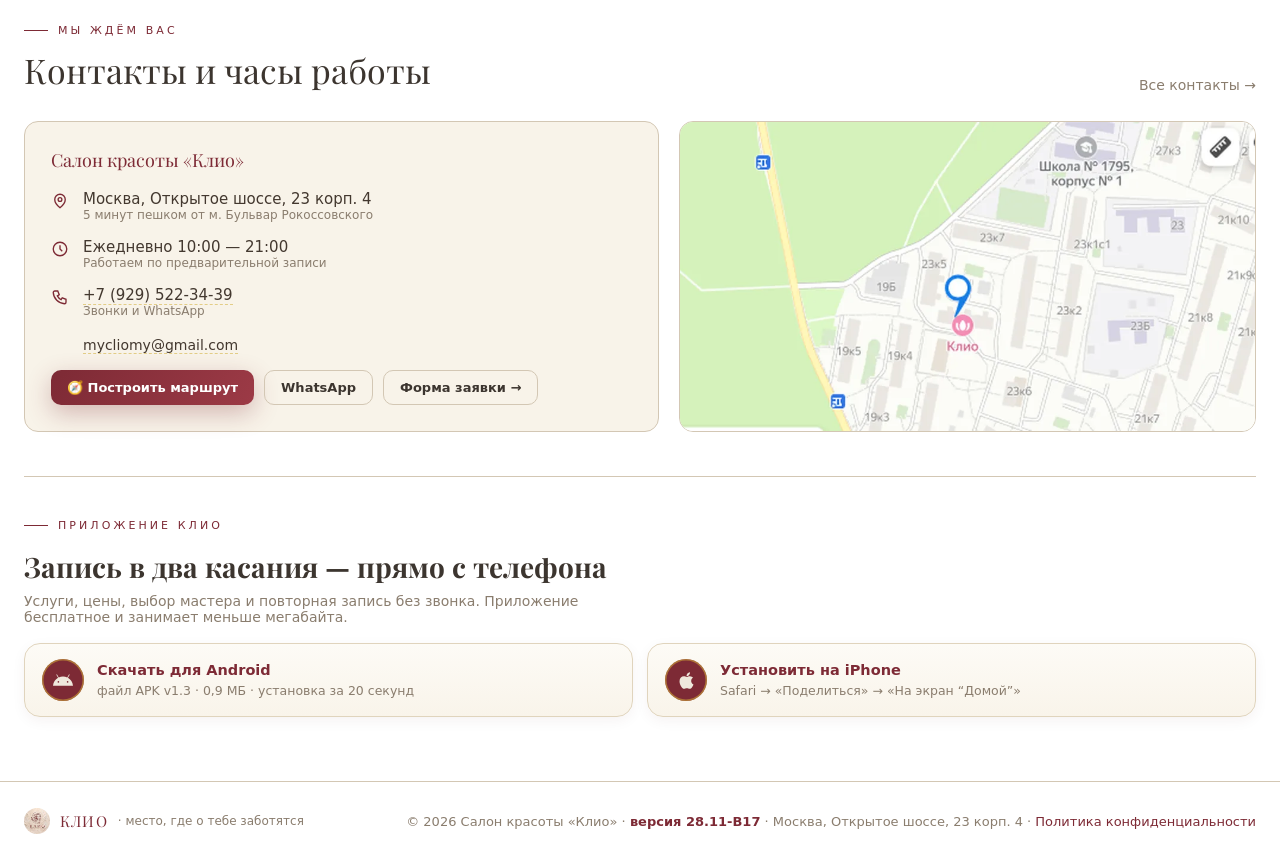
==== commit f66e59fc: "Draft: CRM master profiles, service assignments and public booking filters" ====
--- a/index.html
+++ b/index.html
@@ -408,13 +408,13 @@
 </div> <div class="page" id="page-reviews">
 <section class="section" style="padding-top:48px;"> <div class="container"> <div class="section-head"> <div><div class="tag">Отзывы гостей</div><h2>Нам доверяют</h2></div> <a class="rating-pill" href="https://yandex.ru/maps/org/klio/24660932013/" target="_blank" rel="noopener" data-goal="click_rating" title="Читать отзывы на Яндекс.Картах">★ 5,0 · 100 оценок на Яндекс.Картах</a> </div> <div class="rev-grid"> <div class="rev"><div class="stars">★★★★★</div><p>Делала окрашивание и стрижку — результат превзошёл ожидания! Мастер подобрала уход именно для моего типа волос, всё объяснила. Атмосфера очень уютная, чай предложили.</p><div class="who"><div class="ava">А</div><div><b>Анна</b><small>окрашивание, стрижка</small></div></div></div> <div class="rev"><div class="stars">★★★★★</div><p>Лучший массаж в районе! Хожу уже полгода, спина благодарит. Записываюсь заранее на месяц вперёд — мастер на вес золота.</p><div class="who"><div class="ava">Д</div><div><b>Дмитрий</b><small>спортивный массаж</small></div></div></div> <div class="rev"><div class="stars">★★★★★</div><p>Маникюр держится третью неделю — впервые такое! Аппаратный маникюр аккуратный, безопасный, дизайн сделали именно такой, как просила.</p><div class="who"><div class="ava">М</div><div><b>Мария</b><small>маникюр, покрытие</small></div></div></div> <div class="rev"><div class="stars">★★★★★</div><p>Педикюр — это отдельная любовь. СПА-уход с пилингом и маской, ноги как у младенца. Мастер стерильность соблюдает идеально.</p><div class="who"><div class="ava">Е</div><div><b>Екатерина</b><small>педикюр СПА</small></div></div></div> <div class="rev"><div class="stars">★★★★★</div><p>Чистка лица прошла на высшем уровне: без боли, без покраснений, кожа сияет неделю. Теперь только сюда.</p><div class="who"><div class="ava">О</div><div><b>Ольга</b><small>косметология</small></div></div></div> <div class="rev"><div class="stars">★★★★★</div><p>Стригусь здесь больше года. Всегда чётко по времени, без ожидания, результат стабильно отличный. Рекомендую.</p><div class="who"><div class="ava">С</div><div><b>Сергей</b><small>мужская стрижка</small></div></div></div> </div> <div style="margin-top:26px;text-align:center;"><a class="btn btn-gold js-book" href="#page-zapis">Станьте нашим гостем →</a></div> </div>
 </section> </div> <div class="page" id="page-contacts">
-<section class="section" style="padding-top:48px;"> <div class="container"> <div class="section-head"><div><div class="tag">Контакты</div><h2>Мы ждём вас</h2></div></div> <div class="contacts-grid"> <div class="c-card"> <h3>Как нас найти</h3> <div class="c-row"> <svg width="18" height="18" viewBox="0 0 24 24" fill="none" stroke="currentColor" stroke-width="1.8"><path d="M12 21s-7-5.5-7-11a7 7 0 1 1 14 0c0 5.5-7 11-7 11z"/><circle cx="12" cy="10" r="2.5"/></svg> <div>Москва, Открытое шоссе, 23 корп. 4<small>5 минут пешком от м. Бульвар Рокоссовского</small></div> </div> <div class="c-row"> <svg width="18" height="18" viewBox="0 0 24 24" fill="none" stroke="currentColor" stroke-width="1.8"><path d="M5 4h4l2 5-2.5 1.5a11 11 0 0 0 5 5L15 13l5 2v4a2 2 0 0 1-2 2A16 16 0 0 1 3 6a2 2 0 0 1 2-2z"/></svg> <div><a href="tel:+79295223439" data-goal="click_phone" style="color:inherit;text-decoration:none;border-bottom:1px dashed rgba(212,175,55,.55);">+7 (929) 522-34-39</a><small>Звоните или пишите в WhatsApp</small></div> </div> <div class="c-row"> <svg width="18" height="18" viewBox="0 0 24 24" fill="none" stroke="currentColor" stroke-width="1.8"><rect x="3" y="5" width="18" height="14" rx="2"/><path d="m3 7 9 6 9-6"/></svg> <div><a href="mailto:mycliomy@gmail.com" style="color:inherit;text-decoration:none;border-bottom:1px dashed rgba(212,175,55,.55);">mycliomy@gmail.com</a><small>Пишите — отвечаем в течение дня</small></div> </div> <div class="c-row"> <svg width="18" height="18" viewBox="0 0 24 24" fill="none" stroke="currentColor" stroke-width="1.8"><circle cx="12" cy="12" r="9"/><path d="M12 7v5l3 3"/></svg> <div>Ежедневно 10:00 — 21:00<small>Работаем по предварительной записи</small></div> </div> <div class="map-facade" id="mapFacade" role="button" tabindex="0" aria-label="Показать интерактивную карту"> <img src="img/klio-karta.webp?v=20261023" alt="Карта проезда: салон красоты КЛИО, Открытое шоссе 23 корп. 4, Москва" width="1120" height="520" loading="lazy" decoding="async"> <span class="map-facade-btn">Показать интерактивную карту</span> </div> <div style="display:flex;gap:10px;flex-wrap:wrap;"> <a class="btn btn-sm btn-gold" style="text-decoration:none;" href="https://yandex.ru/maps/?rtext=~55.82544,37.75059" target="_blank" rel="noopener" data-goal="click_route">🧭 Построить маршрут</a> <a class="btn btn-sm" style="text-decoration:none;" href="https://wa.me/79295223439?text=%D0%97%D0%B4%D1%80%D0%B0%D0%B2%D1%81%D1%82%D0%B2%D1%83%D0%B9%D1%82%D0%B5!%20%D0%A5%D0%BE%D1%87%D1%83%20%D0%B7%D0%B0%D0%BF%D0%B8%D1%81%D0%B0%D1%82%D1%8C%D1%81%D1%8F%20%D0%B2%20%D0%9A%D0%9B%D0%98%D0%9E" target="_blank" rel="noopener" data-goal="click_whatsapp">Написать в WhatsApp</a> <a class="btn btn-sm" style="text-decoration:none;" href="https://yandex.ru/maps/org/klio/24660932013/" target="_blank" rel="noopener">Мы на Яндекс.Картах</a> </div> <div style="display:flex;align-items:center;gap:10px;margin-top:2px;"> <span style="font-size:13px;color:var(--muted);">Мы в соцсетях:</span> <a class="soc" href="https://vk.com/kliosalon" target="_blank" rel="noopener" aria-label="ВКонтакте">VK</a> <a class="soc" href="https://www.instagram.com/klio_moscow/" target="_blank" rel="noopener" aria-label="Instagram"><svg width="16" height="16" viewBox="0 0 24 24" fill="none" stroke="currentColor" stroke-width="1.8"><rect x="3" y="3" width="18" height="18" rx="5"/><circle cx="12" cy="12" r="4"/><circle cx="17.2" cy="6.8" r="1" fill="currentColor" stroke="none"/></svg></a> </div> </div> <div class="c-card"> <h3>Онлайн-запись</h3> <div class="hint" style="margin-bottom:14px;">Оставьте заявку — администратор перезвонит в течение 10 минут и подберёт удобное время.</div> <form class="c-form" id="ctForm" novalidate> <input type="text" id="ctName" placeholder="Ваше имя" required autocomplete="name"> <input type="tel" id="ctPhone" placeholder="Телефон" required inputmode="tel" autocomplete="tel"> <select id="ctService"> <option>Парикмахерские услуги</option> <option>Маникюр</option> <option>Педикюр</option> <option>Массаж / СПА</option> <option>Косметология</option> <option>Макияж / брови</option> <option>Солярий</option> </select> <div style="display:grid;grid-template-columns:1fr 1fr;gap:10px;margin-bottom:12px;"> <label style="font-size:12px;color:var(--muted);">Желаемая дата<input type="date" id="ctDateD" style="margin-top:4px;"></label> <label style="font-size:12px;color:var(--muted);">Желаемое время<input type="time" id="ctDateT" style="margin-top:4px;"></label> </div> <textarea rows="3" id="ctComment" placeholder="Комментарий (необязательно)"></textarea> <label style="display:flex;gap:8px;align-items:flex-start;font-size:12px;color:var(--muted);cursor:pointer;margin-bottom:12px;"> <input type="checkbox" id="ctPd"> <span>Согласен(на) на обработку <a href="#page-privacy" style="color:var(--gold);text-decoration:underline;">персональных данных</a></span> </label> <div class="hp-field" aria-hidden="true"><input type="text" id="ctHp" tabindex="-1" autocomplete="off"></div> <button class="btn btn-gold" type="submit" style="width:100%;">Отправить заявку</button> </form> <div id="ctOk" style="display:none;text-align:center;padding:24px 0;color:var(--gold);font-size:17px;"> ✓ Благодарим за вашу заявку!<br> <small style="color:var(--muted);display:block;margin-top:8px;">В ближайшее время наш специалист свяжется с вами для подтверждения записи.</small> </div> </div> </div> <div style="margin-top:26px;padding-top:20px;border-top:1px solid var(--line,#e0d4bd);text-align:center;"> <span style="font-size:13px;color:var(--muted);display:block;margin-bottom:10px;">Также мы ведём запись на платформе Dikidi:</span> <a class="btn" href="https://dikidi.net/1817173" target="_blank" rel="noopener" style="width:auto;">Записаться через Dikidi →</a> </div> </div>
+<section class="section" style="padding-top:48px;"> <div class="container"> <div class="section-head"><div><div class="tag">Контакты</div><h2>Мы ждём вас</h2></div></div> <div class="contacts-grid"> <div class="c-card"> <h3>Как нас найти</h3> <div class="c-row"> <svg width="18" height="18" viewBox="0 0 24 24" fill="none" stroke="currentColor" stroke-width="1.8"><path d="M12 21s-7-5.5-7-11a7 7 0 1 1 14 0c0 5.5-7 11-7 11z"/><circle cx="12" cy="10" r="2.5"/></svg> <div>Москва, Открытое шоссе, 23 корп. 4<small>5 минут пешком от м. Бульвар Рокоссовского</small></div> </div> <div class="c-row"> <svg width="18" height="18" viewBox="0 0 24 24" fill="none" stroke="currentColor" stroke-width="1.8"><path d="M5 4h4l2 5-2.5 1.5a11 11 0 0 0 5 5L15 13l5 2v4a2 2 0 0 1-2 2A16 16 0 0 1 3 6a2 2 0 0 1 2-2z"/></svg> <div><a href="tel:+79295223439" data-goal="click_phone" style="color:inherit;text-decoration:none;border-bottom:1px dashed rgba(212,175,55,.55);">+7 (929) 522-34-39</a><small>Звоните или пишите в WhatsApp</small></div> </div> <div class="c-row"> <svg width="18" height="18" viewBox="0 0 24 24" fill="none" stroke="currentColor" stroke-width="1.8"><rect x="3" y="5" width="18" height="14" rx="2"/><path d="m3 7 9 6 9-6"/></svg> <div><a href="mailto:mycliomy@gmail.com" style="color:inherit;text-decoration:none;border-bottom:1px dashed rgba(212,175,55,.55);">mycliomy@gmail.com</a><small>Пишите — отвечаем в течение дня</small></div> </div> <div class="c-row"> <svg width="18" height="18" viewBox="0 0 24 24" fill="none" stroke="currentColor" stroke-width="1.8"><circle cx="12" cy="12" r="9"/><path d="M12 7v5l3 3"/></svg> <div>Ежедневно 10:00 — 21:00<small>Работаем по предварительной записи</small></div> </div> <div class="map-facade" id="mapFacade" role="button" tabindex="0" aria-label="Показать интерактивную карту"> <img src="img/klio-karta.webp?v=20261023" alt="Карта проезда: салон красоты КЛИО, Открытое шоссе 23 корп. 4, Москва" width="1120" height="520" loading="lazy" decoding="async"> <span class="map-facade-btn">Показать интерактивную карту</span> </div> <div style="display:flex;gap:10px;flex-wrap:wrap;"> <a class="btn btn-sm btn-gold" style="text-decoration:none;" href="https://yandex.ru/maps/?rtext=~55.82544,37.75059" target="_blank" rel="noopener" data-goal="click_route">🧭 Построить маршрут</a> <a class="btn btn-sm" style="text-decoration:none;" href="https://wa.me/79295223439?text=%D0%97%D0%B4%D1%80%D0%B0%D0%B2%D1%81%D1%82%D0%B2%D1%83%D0%B9%D1%82%D0%B5!%20%D0%A5%D0%BE%D1%87%D1%83%20%D0%B7%D0%B0%D0%BF%D0%B8%D1%81%D0%B0%D1%82%D1%8C%D1%81%D1%8F%20%D0%B2%20%D0%9A%D0%9B%D0%98%D0%9E" target="_blank" rel="noopener" data-goal="click_whatsapp">Написать в WhatsApp</a> <a class="btn btn-sm" style="text-decoration:none;" href="https://yandex.ru/maps/org/klio/24660932013/" target="_blank" rel="noopener">Мы на Яндекс.Картах</a> </div> <div style="display:flex;align-items:center;gap:10px;margin-top:2px;"> <span style="font-size:13px;color:var(--muted);">Мы в соцсетях:</span> <a class="soc" href="https://vk.com/kliosalon" target="_blank" rel="noopener" aria-label="ВКонтакте">VK</a> <a class="soc" href="https://www.instagram.com/klio_moscow/" target="_blank" rel="noopener" aria-label="Instagram"><svg width="16" height="16" viewBox="0 0 24 24" fill="none" stroke="currentColor" stroke-width="1.8"><rect x="3" y="3" width="18" height="18" rx="5"/><circle cx="12" cy="12" r="4"/><circle cx="17.2" cy="6.8" r="1" fill="currentColor" stroke="none"/></svg></a> </div> </div> <div class="c-card"> <h3>Онлайн-запись</h3> <div class="hint" style="margin-bottom:14px;">Оставьте заявку — администратор перезвонит в течение 10 минут и подберёт удобное время.</div> <form class="c-form" id="ctForm" novalidate> <input type="text" id="ctName" placeholder="Ваше имя" required autocomplete="name"> <input type="tel" id="ctPhone" placeholder="Телефон" required inputmode="tel" autocomplete="tel"> <select id="ctService"> <option>Парикмахерские услуги</option> <option>Маникюр</option> <option>Педикюр</option> <option>Массаж / СПА</option> <option>Косметология</option> <option>Макияж / брови</option> <option>Солярий</option> </select> <label style="font-size:13px">Конкретная услуга<select id="ctDetail" aria-label="Конкретная услуга"><option value="">Уточнить при записи</option></select></label> <label style="font-size:13px">Мастер<select id="ctMaster" aria-label="Мастер"><option value="">Любой мастер</option></select></label> <div style="display:grid;grid-template-columns:1fr 1fr;gap:10px;margin-bottom:12px;"> <label style="font-size:12px;color:var(--muted);">Желаемая дата<input type="date" id="ctDateD" style="margin-top:4px;"></label> <label style="font-size:12px;color:var(--muted);">Желаемое время<input type="time" id="ctDateT" style="margin-top:4px;"></label> </div> <textarea rows="3" id="ctComment" placeholder="Комментарий (необязательно)"></textarea> <label style="display:flex;gap:8px;align-items:flex-start;font-size:12px;color:var(--muted);cursor:pointer;margin-bottom:12px;"> <input type="checkbox" id="ctPd"> <span>Согласен(на) на обработку <a href="#page-privacy" style="color:var(--gold);text-decoration:underline;">персональных данных</a></span> </label> <div class="hp-field" aria-hidden="true"><input type="text" id="ctHp" tabindex="-1" autocomplete="off"></div> <button class="btn btn-gold" type="submit" style="width:100%;">Отправить заявку</button> </form> <div id="ctOk" style="display:none;text-align:center;padding:24px 0;color:var(--gold);font-size:17px;"> ✓ Благодарим за вашу заявку!<br> <small style="color:var(--muted);display:block;margin-top:8px;">В ближайшее время наш специалист свяжется с вами для подтверждения записи.</small> </div> </div> </div> <div style="margin-top:26px;padding-top:20px;border-top:1px solid var(--line,#e0d4bd);text-align:center;"> <span style="font-size:13px;color:var(--muted);display:block;margin-bottom:10px;">Также мы ведём запись на платформе Dikidi:</span> <a class="btn" href="https://dikidi.net/1817173" target="_blank" rel="noopener" style="width:auto;">Записаться через Dikidi →</a> </div> </div>
 </section>
 </div> <div class="page" id="page-certs">
 <section class="section" style="padding-top:48px;"> <div class="container"> <div class="section-head"> <div><div class="tag">Подарки и выгода</div><h2>Сертификаты и абонементы</h2></div> </div> <div class="split" style="margin-bottom:36px;"> <div> <div class="tag">Подарочный сертификат</div> <h2>Подарите эмоции, которые останутся в памяти</h2> <p>Сертификат на любую услугу салона или на любую сумму от 1 000 ₽. Оставьте заявку — администратор свяжется для оплаты удобным способом, а красивый сертификат в конверте будет ждать получателя в салоне или приедет с курьером. Действует 6 месяцев.</p> <div class="feats-list"> <div><b>На любую сумму</b><br>от 1 000 ₽ · на любую услугу</div> <div><b>6 месяцев</b><br>срок действия с момента покупки</div> <div><b>Оформление в подарок</b><br>конверт + открытка с вашим текстом</div> <div><b>Доставка</b><br>самовывоз или курьер по Москве</div> </div> </div> <div class="c-card"> <h3>Заявка на сертификат</h3> <form class="c-form" id="certForm" novalidate> <input type="text" id="certName" placeholder="Ваше имя" required autocomplete="name"> <input type="tel" id="certPhone" placeholder="Телефон" required inputmode="tel" autocomplete="tel"> <select id="certType"> <option>Сертификат на сумму (укажите в комментарии)</option> <option>Массаж и СПА</option> <option>Парикмахерские услуги</option> <option>Маникюр / педикюр</option> <option>Косметология</option> <option>Солярий</option> </select> <input type="text" id="certSum" placeholder="Номинал (например: 3 000 ₽) или услуга"> <textarea rows="2" id="certText" placeholder="Текст для открытки (необязательно)"></textarea> <label style="display:flex;gap:8px;align-items:flex-start;font-size:12px;color:var(--muted);cursor:pointer;margin-bottom:12px;"> <input type="checkbox" id="certPd"> <span>Согласен(на) на обработку <a href="#page-privacy" style="color:var(--gold);text-decoration:underline;">персональных данных</a></span> </label> <div class="hp-field" aria-hidden="true"><input type="text" id="certHp" tabindex="-1" autocomplete="off"></div> <button class="btn btn-gold" type="submit" style="width:100%;">Оставить заявку</button> </form> <div id="certOk" style="display:none;text-align:center;padding:24px 0;color:var(--gold);font-size:16px;"> ✓ Благодарим за вашу заявку!<br> <small style="color:var(--muted);">В ближайшее время наш специалист свяжется с вами для подтверждения записи.</small> </div> </div> </div> <div class="tag">Абонементы</div> <h2 style="margin-bottom:20px;">Выгода для постоянных гостей</h2> <div class="price-grid"> <div class="price-card"><div class="pbody" style="padding:22px;"> <h3>Массаж — 5 + 1 в подарок</h3> <div class="p-row"><span>Абонемент на 6 массажей</span><b>14 000 ₽</b></div> <div class="p-row"><span>Вместо</span><b style="text-decoration:line-through;color:var(--muted);">16 800 ₽</b></div> <div class="hint" style="margin-top:8px;">Любые 60-минутные массажи · срок 4 месяца · можно делиться с близкими</div> <a class="btn btn-gold js-book" href="#page-zapis" style="margin-top:14px;width:100%;">Оставить заявку →</a> </div></div> <div class="price-card"><div class="pbody" style="padding:22px;"> <h3>Солярий — 10 посещений</h3> <div class="p-row"><span>Абонемент 10 × 10 минут</span><b>2 500 ₽</b></div> <div class="p-row"><span>Вместо</span><b style="text-decoration:line-through;color:var(--muted);">3 000 ₽</b></div> <div class="hint" style="margin-top:8px;">Срок 3 месяца · гость салона может занимать очередь по записи</div> <a class="btn btn-gold js-book" href="#page-zapis" style="margin-top:14px;width:100%;">Оставить заявку →</a> </div></div> <div class="price-card"><div class="pbody" style="padding:22px;"> <h3>Маникюр + покрытие — 4 визита</h3> <div class="p-row"><span>4 визита к мастеру</span><b>8 900 ₽</b></div> <div class="p-row"><span>Вместо</span><b style="text-decoration:line-through;color:var(--muted);">9 600 ₽</b></div> <div class="hint" style="margin-top:8px;">Аппаратный маникюр + гель-лак · срок 3 месяца · приоритетная запись</div> <a class="btn btn-gold js-book" href="#page-zapis" style="margin-top:14px;width:100%;">Оставить заявку →</a> </div></div> <div class="price-card"><div class="pbody" style="padding:22px;"> <h3>СПА-день для двоих</h3> <div class="p-row"><span>Массаж + педикюр + уход за лицом</span><b>12 000 ₽</b></div> <div class="p-row"><span>Вместо</span><b style="text-decoration:line-through;color:var(--muted);">14 200 ₽</b></div> <div class="hint" style="margin-top:8px;">Для двоих · один день · чайная церемония в подарок · срок 6 месяцев</div> <a class="btn btn-gold js-book" href="#page-zapis" style="margin-top:14px;width:100%;">Оставить заявку →</a> </div></div> </div> <div class="disclaimer">Абонементы действуют с момента покупки, не являются именными (можно передавать), возврат неиспользованных занятий — по правилам салона.</div> </div>
 </section>
 </div> <div class="page" id="page-zapis">
-<section class="section" style="padding-top:48px;"> <div class="container" style="max-width:640px;"> <div class="section-head"><div><div class="tag">Онлайн-запись</div><h2>Записаться в салон</h2></div></div> <div class="c-card"> <form class="c-form" id="zapisForm" novalidate> <input type="text" id="zapisName" placeholder="Ваше имя" required autocomplete="name"> <input type="tel" id="zapisPhone" placeholder="Телефон" required inputmode="tel" autocomplete="tel"> <select id="zapisService"> <option>Парикмахерские услуги</option> <option>Маникюр</option> <option>Педикюр</option> <option>Массаж / СПА</option> <option>Косметология</option> <option>Макияж / брови</option> <option>Солярий</option> </select>  <div style="display:grid;grid-template-columns:1fr 1fr;gap:10px;"> <label style="font-size:12px;color:var(--muted);">Желаемая дата<input type="date" id="zapisDateD" style="margin-top:4px;"></label> <label style="font-size:12px;color:var(--muted);">Желаемое время<input type="time" id="zapisDateT" style="margin-top:4px;"></label> </div> <label style="display:flex;gap:8px;align-items:flex-start;font-size:12px;color:var(--muted);cursor:pointer;margin-bottom:12px;"> <input type="checkbox" id="zapisPd"> <span>Согласен(на) на обработку <a href="#page-privacy" style="color:var(--gold);text-decoration:underline;">персональных данных</a></span> </label> <div class="hp-field" aria-hidden="true"><input type="text" id="zapisHp" tabindex="-1" autocomplete="off"></div> <button class="btn btn-gold" type="submit" style="width:100%;">Записаться</button> </form> <div id="zapisOk" style="display:none;text-align:center;padding:24px 0;color:var(--gold);font-size:17px;"> ✓ Благодарим за вашу заявку!<br> <small style="color:var(--muted);display:block;margin-top:8px;">В ближайшее время наш специалист свяжется с вами для подтверждения записи.</small> <a class="btn" href="#page-main" style="margin-top:18px;width:auto;">На главную →</a> </div> <div class="hint" style="margin-top:14px;">Или позвоните: <a href="tel:+79295223439" data-goal="click_phone" style="color:var(--gold);font-weight:700;text-decoration:none;">+7 (929) 522-34-39</a> · Ежедневно 10:00–21:00</div> </div> </div>
+<section class="section" style="padding-top:48px;"> <div class="container" style="max-width:640px;"> <div class="section-head"><div><div class="tag">Онлайн-запись</div><h2>Записаться в салон</h2></div></div> <div class="c-card"> <form class="c-form" id="zapisForm" novalidate> <input type="text" id="zapisName" placeholder="Ваше имя" required autocomplete="name"> <input type="tel" id="zapisPhone" placeholder="Телефон" required inputmode="tel" autocomplete="tel"> <select id="zapisService"> <option>Парикмахерские услуги</option> <option>Маникюр</option> <option>Педикюр</option> <option>Массаж / СПА</option> <option>Косметология</option> <option>Макияж / брови</option> <option>Солярий</option> </select> <label style="font-size:13px">Конкретная услуга<select id="zapisDetail" aria-label="Конкретная услуга"><option value="">Уточнить при записи</option></select></label> <label style="font-size:13px">Мастер<select id="zapisMaster" aria-label="Мастер"><option value="">Любой мастер</option></select></label>  <div style="display:grid;grid-template-columns:1fr 1fr;gap:10px;"> <label style="font-size:12px;color:var(--muted);">Желаемая дата<input type="date" id="zapisDateD" style="margin-top:4px;"></label> <label style="font-size:12px;color:var(--muted);">Желаемое время<input type="time" id="zapisDateT" style="margin-top:4px;"></label> </div> <label style="display:flex;gap:8px;align-items:flex-start;font-size:12px;color:var(--muted);cursor:pointer;margin-bottom:12px;"> <input type="checkbox" id="zapisPd"> <span>Согласен(на) на обработку <a href="#page-privacy" style="color:var(--gold);text-decoration:underline;">персональных данных</a></span> </label> <div class="hp-field" aria-hidden="true"><input type="text" id="zapisHp" tabindex="-1" autocomplete="off"></div> <button class="btn btn-gold" type="submit" style="width:100%;">Записаться</button> </form> <div id="zapisOk" style="display:none;text-align:center;padding:24px 0;color:var(--gold);font-size:17px;"> ✓ Благодарим за вашу заявку!<br> <small style="color:var(--muted);display:block;margin-top:8px;">В ближайшее время наш специалист свяжется с вами для подтверждения записи.</small> <a class="btn" href="#page-main" style="margin-top:18px;width:auto;">На главную →</a> </div> <div class="hint" style="margin-top:14px;">Или позвоните: <a href="tel:+79295223439" data-goal="click_phone" style="color:var(--gold);font-weight:700;text-decoration:none;">+7 (929) 522-34-39</a> · Ежедневно 10:00–21:00</div> </div> </div>
 </section>
 </div> <div class="page" id="page-main">
 <section class="hero"> <canvas id="weave" aria-hidden="true"></canvas> <div class="cue" aria-hidden="true"></div> <div class="container"> <div class="hero-in"> <a class="rating-pill" href="https://yandex.ru/maps/org/klio/24660932013/" target="_blank" rel="noopener" data-goal="click_rating" title="Читать отзывы на Яндекс.Картах">★ 5,0 · 100 оценок на Яндекс.Картах</a> <div class="hero-tag">Красота — это отношение к себе</div> <h1>Салон красоты КЛИО <br><em>у метро Бульвар Рокоссовского</em></h1> <p>Полный спектр услуг: парикмахерский зал, ногтевой сервис, массаж и СПА, косметология, солярий. Работаем по предварительной записи каждый день с 10:00 до 21:00.</p> <div style="display:flex;gap:14px;flex-wrap:wrap;"> <a class="btn btn-gold js-book" href="#page-zapis">Записаться онлайн →</a> <a class="btn" href="#page-prices">Цены</a> </div> <div class="hero-feats"> <span>10:00 — 21:00 ежедневно</span> <span>Опытные мастера</span> <span>Профессиональная косметика</span> <span>5 минут от метро</span> </div> <div class="hero-stats rv"><div class="hstat"><b><span data-count="5" data-fixed="1" data-rt="val">5,0</span></b><span>рейтинг на Яндекс.Картах</span></div> <div class="hstat"><b><span data-count="100" data-rt="cnt">100</span></b><span>оценок на Яндекс.Картах</span></div> <div class="hstat"><b><span data-count="8">8</span></b><span>направлений услуг</span></div> <div class="hstat"><b><span data-count="11">11</span></b><span>часов работы ежедневно</span></div> </div> </div> </div>
@@ -453,7 +453,7 @@
 <p style="margin-top:18px;color:var(--muted);font-size:13px;">Редакция от 06.10.2026</p>
 </div> <div style="margin-top:18px;"><a class="btn" href="#page-main" style="width:auto;">На главную →</a></div> </div> </section> </div> </main>
 <footer class="site"> <div class="container footer-in"> <div style="display:flex;align-items:center;gap:10px;"><img src="img/klio-logo-200.jpg?v=20261023" alt="КЛИО" style="width:26px;height:26px;object-fit:cover;border-radius:50%;"><span style="font-family:'Playfair Display',Georgia,serif;font-size:15px;color:var(--gold);letter-spacing:.08em;">КЛИО</span><span style="font-size:12px;color:var(--muted);">· место, где о тебе заботятся</span></div> <div>© 2026 Салон красоты «Клио» · <b style="color:#7d2a35;">версия 28.11-В17</b> · Москва, Открытое шоссе, 23 корп. 4 · <a href="#page-privacy" style="color:var(--gold);">Политика конфиденциальности</a></div> </div>
-</footer>  <div class="modal-bk" id="bookBk"> <div class="modal"> <div id="bookForm"> <h3>Онлайн-запись</h3> <div class="hint">Выберите услугу и удобное время — администратор перезвонит в течение 10 минут для подтверждения.</div> <form class="c-form" id="bkForm"> <input type="text" id="bkName" placeholder="Ваше имя" required> <input type="tel" id="bkPhone" placeholder="Телефон" required> <select id="bkService"> <option>Парикмахерские услуги</option> <option>Маникюр</option> <option>Педикюр</option> <option>Массаж / СПА</option> <option>Косметология</option> <option>Макияж / брови</option> <option>Солярий</option> </select>  <div style="display:grid;grid-template-columns:1fr 1fr;gap:10px;margin-bottom:12px;"> <label style="font-size:12px;color:var(--muted);">Желаемая дата<input type="date" id="bkDateD" style="margin-top:4px;"></label> <label style="font-size:12px;color:var(--muted);">Желаемое время<input type="time" id="bkDateT" style="margin-top:4px;"></label> </div> <label style="display:flex;gap:8px;align-items:flex-start;font-size:12px;color:var(--muted);margin:-4px 0 12px;cursor:pointer;"> <input type="checkbox" id="bkConsent"> <span>Согласен(на) на обработку <a href="#page-privacy" style="color:var(--gold);text-decoration:underline;">персональных данных</a></span> </label> <div class="hp-field" aria-hidden="true"><input type="text" id="bkHp" tabindex="-1" autocomplete="off"></div> <button class="btn btn-gold" type="submit" style="width:100%;">Записаться</button> </form> <button class="btn btn-sm" id="bookClose" style="width:100%;margin-top:8px;">Отмена</button> </div> <div class="modal-ok" id="bookOk">✓ Благодарим за вашу заявку!<br><small style="color:var(--muted);">В ближайшее время наш специалист свяжется с вами для подтверждения записи.</small></div> </div>
+</footer>  <div class="modal-bk" id="bookBk"> <div class="modal"> <div id="bookForm"> <h3>Онлайн-запись</h3> <div class="hint">Выберите услугу и удобное время — администратор перезвонит в течение 10 минут для подтверждения.</div> <form class="c-form" id="bkForm"> <input type="text" id="bkName" placeholder="Ваше имя" required> <input type="tel" id="bkPhone" placeholder="Телефон" required> <select id="bkService"> <option>Парикмахерские услуги</option> <option>Маникюр</option> <option>Педикюр</option> <option>Массаж / СПА</option> <option>Косметология</option> <option>Макияж / брови</option> <option>Солярий</option> </select> <label style="font-size:13px">Конкретная услуга<select id="bkDetail" aria-label="Конкретная услуга"><option value="">Уточнить при записи</option></select></label> <label style="font-size:13px">Мастер<select id="bkMaster" aria-label="Мастер"><option value="">Любой мастер</option></select></label>  <div style="display:grid;grid-template-columns:1fr 1fr;gap:10px;margin-bottom:12px;"> <label style="font-size:12px;color:var(--muted);">Желаемая дата<input type="date" id="bkDateD" style="margin-top:4px;"></label> <label style="font-size:12px;color:var(--muted);">Желаемое время<input type="time" id="bkDateT" style="margin-top:4px;"></label> </div> <label style="display:flex;gap:8px;align-items:flex-start;font-size:12px;color:var(--muted);margin:-4px 0 12px;cursor:pointer;"> <input type="checkbox" id="bkConsent"> <span>Согласен(на) на обработку <a href="#page-privacy" style="color:var(--gold);text-decoration:underline;">персональных данных</a></span> </label> <div class="hp-field" aria-hidden="true"><input type="text" id="bkHp" tabindex="-1" autocomplete="off"></div> <button class="btn btn-gold" type="submit" style="width:100%;">Записаться</button> </form> <button class="btn btn-sm" id="bookClose" style="width:100%;margin-top:8px;">Отмена</button> </div> <div class="modal-ok" id="bookOk">✓ Благодарим за вашу заявку!<br><small style="color:var(--muted);">В ближайшее время наш специалист свяжется с вами для подтверждения записи.</small></div> </div>
 </div>
 <script>
 document.getElementById('bookClose').onclick = function(){ document.getElementById('bookBk').classList.remove('open'); };
@@ -478,6 +478,7 @@
 var _vt2 = document.getElementById('verToggle2');
 if (_vt2) _vt2.onclick = function(){ setVer(cycleVer()); }; </script>
 
+<script src="/booking-catalog.js?v=1"></script>
 <script>
 /* ================= ДИНАМИКА (по механике сайта-образца) ================= */
 document.body.classList.add('js');
@@ -806,6 +807,7 @@
   form.addEventListener('submit', function(e){
     e.preventDefault();
     var f = getFields();
+    if(f['ID мастера']&&!f['Направление']){ alert('Выберите конкретную услугу мастера'); return; }
     if(f.__hp){ form.style.display='none'; if(okEl) okEl.style.display='block'; if(onOk) onOk(); return; } /* бот-ловушка: молча «проглатываем» */
     if(!f['Имя'] || !f['Телефон'] || f['Телефон'].replace(/\D/g,'').length<11){ form.reportValidity(); return; }
     if(pdId && !document.getElementById(pdId).checked){ alert('Подтвердите согласие на обработку персональных данных'); return; }
@@ -828,10 +830,19 @@
     });
   });
 }
-wireLead('zapisForm', 'Запись', function(){ return {'Имя':gv('zapisName'),'Телефон':gv('zapisPhone'),'Услуга':gv('zapisService'),'Желаемая дата':gv('zapisDateD'),'Желаемое время':gv('zapisDateT'),'__hp':gv('zapisHp')}; }, 'zapisPd', document.getElementById('zapisOk'), 'zapis_sent');
-wireLead('ctForm', 'Заявка со страницы контактов', function(){ return {'Имя':gv('ctName'),'Телефон':gv('ctPhone'),'Услуга':gv('ctService'),'Желаемая дата':gv('ctDateD'),'Желаемое время':gv('ctDateT'),'Комментарий':gv('ctComment'),'__hp':gv('ctHp')}; }, 'ctPd', document.getElementById('ctOk'), 'contact_sent');
+function siteBooking(p){
+ var d=KlioBooking.row(document.getElementById(p+'Detail')),m=document.getElementById(p+'Master'),cat=gv(p+'Service');
+ return {service:d?d.name:cat,dir:d?d.dir:'',master:m.value?m.options[m.selectedIndex].text:(cat==='Солярий'?'Без мастера':'Любой мастер'),id:m.value};
+}
+var bookingPaint=['zapis','bk','ct'].map(function(p){return KlioBooking.bind(document.getElementById(p+'Service'),document.getElementById(p+'Detail'),document.getElementById(p+'Master'));});
+function refreshSiteMasters(){KlioBooking.refresh().then(function(){bookingPaint.forEach(function(fn){fn();});});}
+refreshSiteMasters();
+window.addEventListener('hashchange',refreshSiteMasters);
+document.addEventListener('click',function(e){if(e.target.closest('.js-book,.js-book-svc'))refreshSiteMasters();});
+wireLead('zapisForm', 'Запись', function(){ return {'Имя':gv('zapisName'),'Телефон':gv('zapisPhone'),'Услуга':siteBooking('zapis').service,'Направление':siteBooking('zapis').dir,'Мастер':siteBooking('zapis').master,'ID мастера':siteBooking('zapis').id,'Желаемая дата':gv('zapisDateD'),'Желаемое время':gv('zapisDateT'),'__hp':gv('zapisHp')}; }, 'zapisPd', document.getElementById('zapisOk'), 'zapis_sent');
+wireLead('ctForm', 'Заявка со страницы контактов', function(){ return {'Имя':gv('ctName'),'Телефон':gv('ctPhone'),'Услуга':siteBooking('ct').service,'Направление':siteBooking('ct').dir,'Мастер':siteBooking('ct').master,'ID мастера':siteBooking('ct').id,'Желаемая дата':gv('ctDateD'),'Желаемое время':gv('ctDateT'),'Комментарий':gv('ctComment'),'__hp':gv('ctHp')}; }, 'ctPd', document.getElementById('ctOk'), 'contact_sent');
 wireLead('certForm', 'Сертификат', function(){ return {'Имя':gv('certName'),'Телефон':gv('certPhone'),'Тип':gv('certType'),'Номинал':gv('certSum'),'Текст открытки':gv('certText'),'__hp':gv('certHp')}; }, 'certPd', document.getElementById('certOk'), 'cert_sent');
-wireLead('bkForm', 'Запись (окно)', function(){ return {'Имя':gv('bkName'),'Телефон':gv('bkPhone'),'Услуга':gv('bkService'),'Желаемая дата':gv('bkDateD'),'Желаемое время':gv('bkDateT'),'__hp':gv('bkHp')}; }, 'bkConsent', null, 'zapis_sent', function(){ document.getElementById('bookForm').style.display='none'; document.getElementById('bookOk').style.display='block'; });
+wireLead('bkForm', 'Запись (окно)', function(){ return {'Имя':gv('bkName'),'Телефон':gv('bkPhone'),'Услуга':siteBooking('bk').service,'Направление':siteBooking('bk').dir,'Мастер':siteBooking('bk').master,'ID мастера':siteBooking('bk').id,'Желаемая дата':gv('bkDateD'),'Желаемое время':gv('bkDateT'),'__hp':gv('bkHp')}; }, 'bkConsent', null, 'zapis_sent', function(){ document.getElementById('bookForm').style.display='none'; document.getElementById('bookOk').style.display='block'; });
 </script>
 
 <script>
